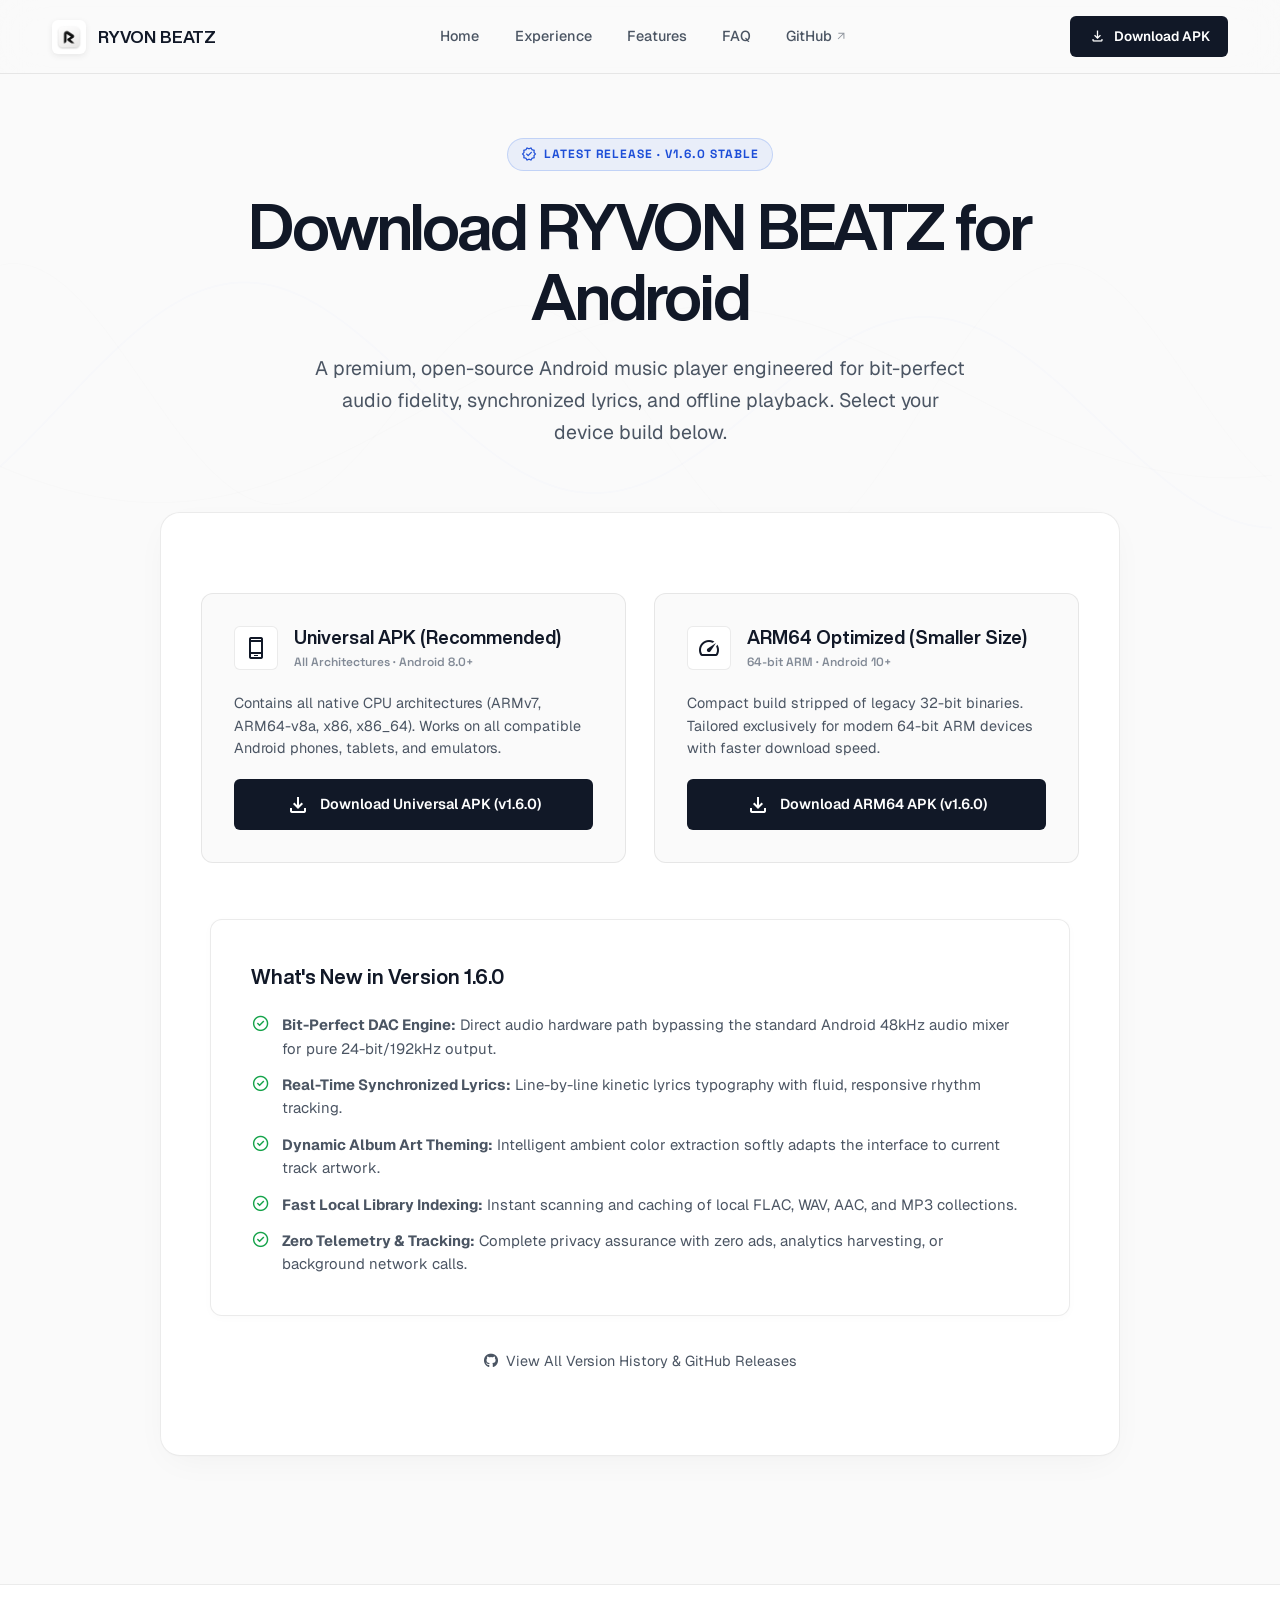
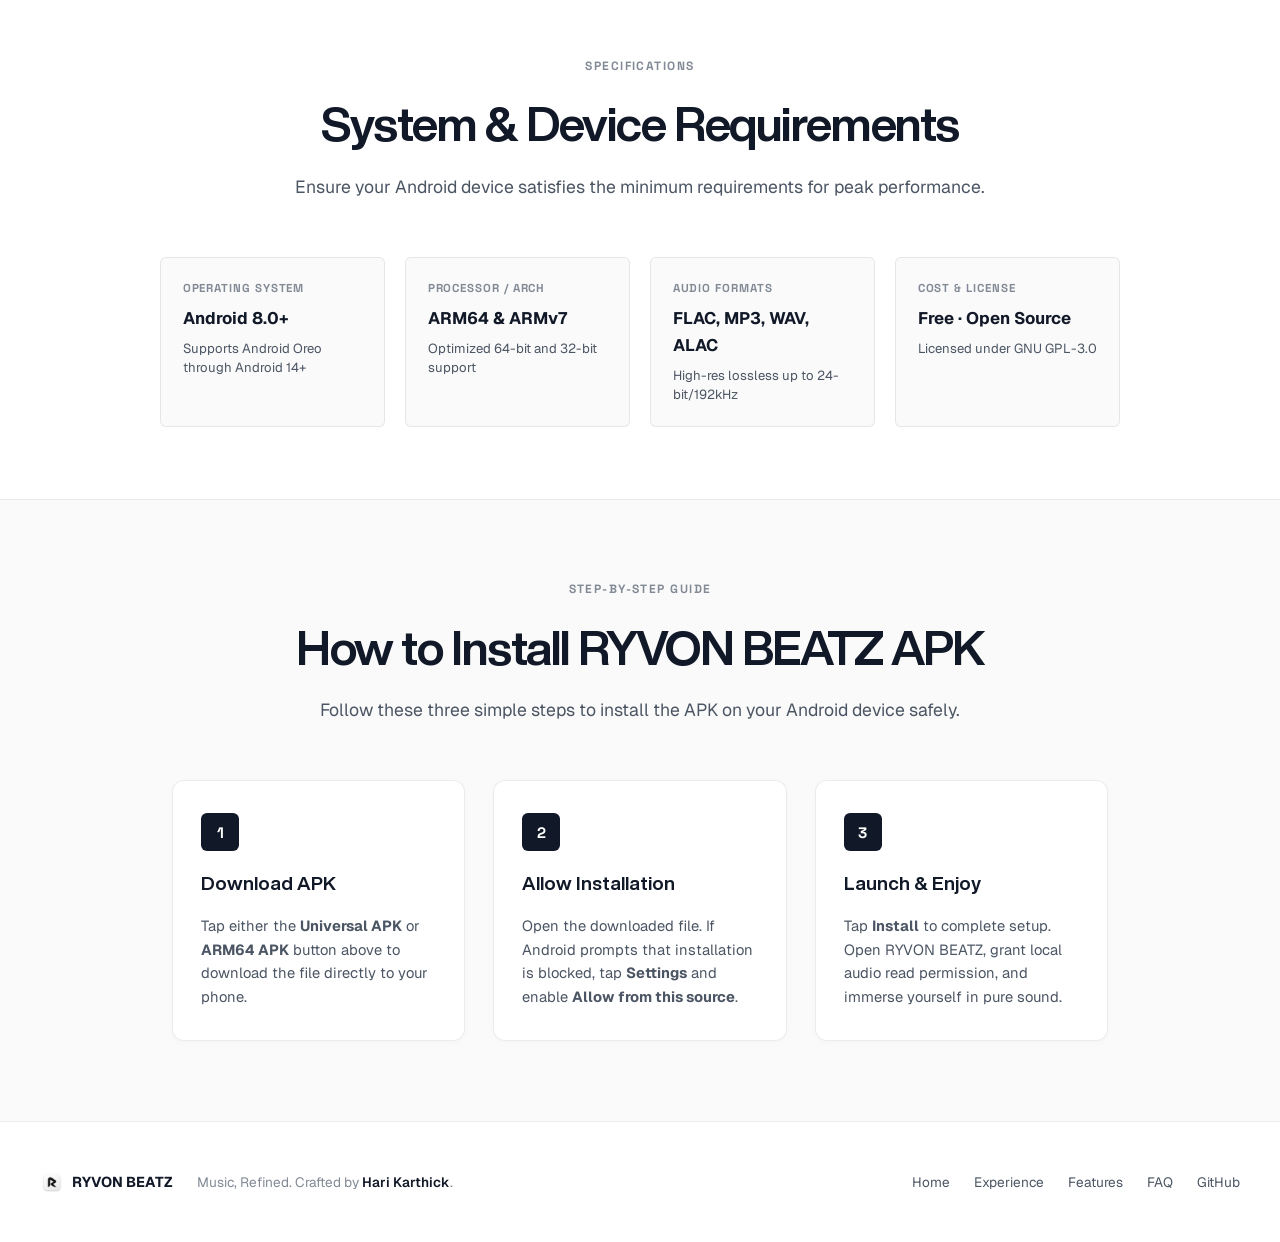
==== download.html @ b07009b2 "Implement full SEO overhaul: SoftwareApplication schema, dedicated download page, FAQ section, Open " ====
<!DOCTYPE html>
<html lang="en" data-theme="light">

<head>
    <meta name="google-site-verification" content="2tkhgrtnxnfCPQ8ZUpFUUVvcQyy9BUqDqyMtqvV1n0g" />
    <meta charset="UTF-8">
    <meta name="viewport" content="width=device-width, initial-scale=1.0, viewport-fit=cover">

    <!-- Primary SEO Title & Description -->
    <title>Download RYVON BEATZ APK — Premium Android Music Player (v1.6.0)</title>
    <meta name="description"
        content="Download the latest RYVON BEATZ APK for Android (v1.6.0). 100% free, open-source music player with bit-perfect audio, synchronized lyrics, offline playback, and zero ads." />
    <meta name="keywords"
        content="Download RYVON BEATZ, RYVON BEATZ APK, RYVON BEATZ download, Android music player APK, download offline music player, synchronized lyrics APK, free Android audio player, FLAC player APK" />
    <meta name="author" content="Hari Karthick">
    <meta name="robots" content="index,follow">
    <link rel="canonical" href="https://ryvonbeatzweb.netlify.app/download">

    <!-- Open Graph / Facebook / WhatsApp -->
    <meta property="og:type" content="website">
    <meta property="og:title" content="Download RYVON BEATZ APK — Premium Android Music Player">
    <meta property="og:description" content="Download the latest v1.6.0 APK. Bit-perfect audio, synchronized lyrics, dynamic themes, and offline music playback on Android.">
    <meta property="og:image" content="https://ryvonbeatzweb.netlify.app/og-image.png">
    <meta property="og:image:width" content="1200">
    <meta property="og:image:height" content="630">
    <meta property="og:image:alt" content="Download RYVON BEATZ APK">
    <meta property="og:url" content="https://ryvonbeatzweb.netlify.app/download">
    <meta property="og:site_name" content="RYVON BEATZ">

    <!-- Twitter / X Card -->
    <meta name="twitter:card" content="summary_large_image">
    <meta name="twitter:title" content="Download RYVON BEATZ APK — Premium Android Music Player">
    <meta name="twitter:description" content="Download the official RYVON BEATZ APK for Android. Bit-perfect fidelity, live synchronized lyrics, and zero ads.">
    <meta name="twitter:image" content="https://ryvonbeatzweb.netlify.app/og-image.png">
    <meta name="twitter:image:alt" content="Download RYVON BEATZ APK">

    <!-- SoftwareApplication Structured Data -->
    <script type="application/ld+json">
    {
        "@context": "https://schema.org",
        "@type": "SoftwareApplication",
        "name": "RYVON BEATZ",
        "headline": "Download RYVON BEATZ APK for Android",
        "description": "Download RYVON BEATZ v1.6.0 APK — the premium Android music player featuring synchronized lyrics, bit-perfect lossless audio, and offline local library playback.",
        "operatingSystem": "ANDROID",
        "applicationCategory": "MultimediaApplication",
        "url": "https://ryvonbeatzweb.netlify.app/download",
        "downloadUrl": "https://github.com/harikarthick12/RYVON-BEATZ/releases",
        "softwareVersion": "1.6.0",
        "offers": {
            "@type": "Offer",
            "price": 0,
            "priceCurrency": "INR"
        },
        "author": {
            "@type": "Person",
            "name": "Hari Karthick",
            "url": "https://harikarthickssportfolio.netlify.app/"
        }
    }
    </script>

    <!-- Favicons -->
    <link rel="icon" type="image/png" sizes="32x32" href="favicon-32x32.png?v=2">
    <link rel="icon" type="image/png" sizes="16x16" href="favicon-16x16.png?v=2">
    <link rel="icon" type="image/png" sizes="64x64" href="favicon.png?v=2">
    <link rel="icon" type="image/x-icon" href="favicon.ico?v=2">
    <link rel="apple-touch-icon" sizes="180x180" href="apple-touch-icon.png?v=2">
    <link rel="shortcut icon" href="favicon.ico?v=2">

    <!-- Typography & Icons -->
    <link rel="preconnect" href="https://fonts.googleapis.com">
    <link rel="preconnect" href="https://fonts.gstatic.com" crossorigin>
    <link href="https://fonts.googleapis.com/css2?family=Geist:wght@300;400;500;600;700&family=Space+Grotesk:wght@500;600;700&family=Inter:wght@300;400;500;600;700&display=swap" rel="stylesheet">
    <link rel="stylesheet" href="https://fonts.googleapis.com/css2?family=Material+Symbols+Outlined:opsz,wght,FILL,GRAD@24,400,0,0" />
    <link rel="stylesheet" href="https://cdnjs.cloudflare.com/ajax/libs/font-awesome/6.5.1/css/all.min.css">

    <!-- Theme Stylesheet -->
    <link rel="stylesheet" href="style.css">
</head>

<body class="system-root light-mode">
    <!-- Ambient Light Wave Canvas -->
    <canvas id="ambientCanvas" class="ambient-canvas" aria-hidden="true"></canvas>

    <!-- Top Navigation Bar -->
    <header class="system-header" id="systemHeader">
        <div class="header-inner">
            <a href="index.html" class="brand-link" aria-label="RYVON BEATZ Home">
                <div class="brand-logo-wrap">
                    <img src="logo.png" alt="RYVON BEATZ Logo" class="brand-logo" width="30" height="30">
                </div>
                <div class="brand-title-group">
                    <span class="brand-name">RYVON BEATZ</span>
                </div>
            </a>

            <!-- Primary Navigation Links -->
            <nav class="header-nav" aria-label="Primary Navigation">
                <a href="index.html" class="nav-link">Home</a>
                <a href="index.html#experience" class="nav-link">Experience</a>
                <a href="index.html#features" class="nav-link">Features</a>
                <a href="index.html#faq" class="nav-link">FAQ</a>
                <a href="https://github.com/harikarthick12/RYVON-BEATZ" target="_blank" rel="noopener noreferrer" class="nav-link external">
                    GitHub
                    <svg class="icon-ext" viewBox="0 0 12 12" fill="currentColor"><path d="M10.098 9.252H8.9v-5.21L2.846 10 2 9.154l6.054-5.957H2.846V2h7.252z"></path></svg>
                </a>
            </nav>

            <!-- Actions -->
            <div class="header-actions">
                <a href="#download-options" class="btn-header-download" aria-label="Download RYVON BEATZ APK">
                    <span class="material-symbols-outlined cta-icon">download</span>
                    <span>Download APK</span>
                </a>
                <button type="button" class="mobile-menu-toggle" id="mobileMenuBtn" aria-label="Toggle menu" aria-expanded="false">
                    <span class="bar top"></span>
                    <span class="bar bottom"></span>
                </button>
            </div>
        </div>

        <!-- Mobile Drawer -->
        <div class="mobile-drawer" id="mobileDrawer">
            <nav class="drawer-nav">
                <a href="index.html" class="drawer-link">Home</a>
                <a href="index.html#experience" class="drawer-link">Experience</a>
                <a href="index.html#features" class="drawer-link">Features</a>
                <a href="index.html#faq" class="drawer-link">FAQ</a>
                <a href="#download-options" class="drawer-link">Download APK</a>
                <a href="https://github.com/harikarthick12/RYVON-BEATZ" target="_blank" rel="noopener" class="drawer-link">GitHub Source</a>
            </nav>
        </div>
    </header>

    <main id="mainContent">
        <!-- Download Page Hero Header -->
        <section class="download-page-header">
            <div class="version-pill">
                <span class="material-symbols-outlined" style="font-size:16px;">verified</span>
                <span>Latest Release · v1.6.0 Stable</span>
            </div>
            <h1 class="download-page-title">Download RYVON BEATZ for Android</h1>
            <p class="download-page-lead">
                A premium, open-source Android music player engineered for bit-perfect audio fidelity, synchronized lyrics, and offline playback. Select your device build below.
            </p>
        </section>

        <!-- Download Options Box -->
        <section class="download-section" id="download-options" style="padding-top: 1rem;">
            <div class="section-container">
                <div class="download-box">
                    <div class="download-options-grid">
                        <!-- Option 1: Universal APK -->
                        <div class="download-card-option" id="download-best">
                            <div class="option-header">
                                <div class="option-icon">
                                    <span class="material-symbols-outlined">phone_android</span>
                                </div>
                                <div class="option-title-group">
                                    <h2 class="option-name" style="font-size: 1.15rem; margin: 0;">Universal APK (Recommended)</h2>
                                    <span class="option-spec">All Architectures · Android 8.0+</span>
                                </div>
                            </div>
                            <p class="option-desc">
                                Contains all native CPU architectures (ARMv7, ARM64-v8a, x86, x86_64). Works on all compatible Android phones, tablets, and emulators.
                            </p>
                            <div class="option-action">
                                <a href="https://github.com/harikarthick12/RYVON-BEATZ/releases/download/v1.6.0/RYVON-BEATZ-v1.6.0-universal.apk" class="btn-action-primary" target="_blank" rel="noopener" download aria-label="Download RYVON BEATZ Universal APK for Android 8.0+">
                                    <span class="material-symbols-outlined">download</span>
                                    <span>Download Universal APK (v1.6.0)</span>
                                </a>
                            </div>
                        </div>

                        <!-- Option 2: ARM64 Optimized APK -->
                        <div class="download-card-option" id="download-modern">
                            <div class="option-header">
                                <div class="option-icon">
                                    <span class="material-symbols-outlined">speed</span>
                                </div>
                                <div class="option-title-group">
                                    <h2 class="option-name" style="font-size: 1.15rem; margin: 0;">ARM64 Optimized (Smaller Size)</h2>
                                    <span class="option-spec">64-bit ARM · Android 10+</span>
                                </div>
                            </div>
                            <p class="option-desc">
                                Compact build stripped of legacy 32-bit binaries. Tailored exclusively for modern 64-bit ARM devices with faster download speed.
                            </p>
                            <div class="option-action">
                                <a href="https://github.com/harikarthick12/RYVON-BEATZ/releases/download/v1.6.0/RYVON-BEATZ-v1.6.0-arm64-v8a.apk" class="btn-action-primary" target="_blank" rel="noopener" download aria-label="Download RYVON BEATZ ARM64 Optimized APK for Android 10+">
                                    <span class="material-symbols-outlined">download</span>
                                    <span>Download ARM64 APK (v1.6.0)</span>
                                </a>
                            </div>
                        </div>
                    </div>

                    <!-- Release Notes Box -->
                    <div class="release-notes-box">
                        <h3>What's New in Version 1.6.0</h3>
                        <ul class="release-notes-list">
                            <li>
                                <span class="material-symbols-outlined">check_circle</span>
                                <span><strong>Bit-Perfect DAC Engine:</strong> Direct audio hardware path bypassing the standard Android 48kHz audio mixer for pure 24-bit/192kHz output.</span>
                            </li>
                            <li>
                                <span class="material-symbols-outlined">check_circle</span>
                                <span><strong>Real-Time Synchronized Lyrics:</strong> Line-by-line kinetic lyrics typography with fluid, responsive rhythm tracking.</span>
                            </li>
                            <li>
                                <span class="material-symbols-outlined">check_circle</span>
                                <span><strong>Dynamic Album Art Theming:</strong> Intelligent ambient color extraction softly adapts the interface to current track artwork.</span>
                            </li>
                            <li>
                                <span class="material-symbols-outlined">check_circle</span>
                                <span><strong>Fast Local Library Indexing:</strong> Instant scanning and caching of local FLAC, WAV, AAC, and MP3 collections.</span>
                            </li>
                            <li>
                                <span class="material-symbols-outlined">check_circle</span>
                                <span><strong>Zero Telemetry & Tracking:</strong> Complete privacy assurance with zero ads, analytics harvesting, or background network calls.</span>
                            </li>
                        </ul>
                    </div>

                    <div class="download-footer-links" style="margin-top: 2rem;">
                        <a href="https://github.com/harikarthick12/RYVON-BEATZ/releases" target="_blank" rel="noopener" class="release-notes-link">
                            <i class="fab fa-github"></i>
                            <span>View All Version History & GitHub Releases</span>
                        </a>
                    </div>
                </div>
            </div>
        </section>

        <!-- System Requirements Section -->
        <section class="specs-section">
            <div class="section-container">
                <div class="features-header">
                    <span class="eyebrow-tag">SPECIFICATIONS</span>
                    <h2 class="section-title">System & Device Requirements</h2>
                    <p class="section-subtitle">Ensure your Android device satisfies the minimum requirements for peak performance.</p>
                </div>

                <div class="specs-grid">
                    <div class="spec-item">
                        <span class="spec-label">Operating System</span>
                        <span class="spec-value">Android 8.0+</span>
                        <span class="spec-note">Supports Android Oreo through Android 14+</span>
                    </div>

                    <div class="spec-item">
                        <span class="spec-label">Processor / Arch</span>
                        <span class="spec-value">ARM64 & ARMv7</span>
                        <span class="spec-note">Optimized 64-bit and 32-bit support</span>
                    </div>

                    <div class="spec-item">
                        <span class="spec-label">Audio Formats</span>
                        <span class="spec-value">FLAC, MP3, WAV, ALAC</span>
                        <span class="spec-note">High-res lossless up to 24-bit/192kHz</span>
                    </div>

                    <div class="spec-item">
                        <span class="spec-label">Cost & License</span>
                        <span class="spec-value">Free · Open Source</span>
                        <span class="spec-note">Licensed under GNU GPL-3.0</span>
                    </div>
                </div>
            </div>
        </section>

        <!-- Step-by-Step Installation Guide -->
        <section class="install-section">
            <div class="features-header">
                <span class="eyebrow-tag">STEP-BY-STEP GUIDE</span>
                <h2 class="section-title">How to Install RYVON BEATZ APK</h2>
                <p class="section-subtitle">Follow these three simple steps to install the APK on your Android device safely.</p>
            </div>

            <div class="install-steps-grid">
                <div class="install-step-card">
                    <div class="step-badge">1</div>
                    <h3>Download APK</h3>
                    <p>Tap either the <strong>Universal APK</strong> or <strong>ARM64 APK</strong> button above to download the file directly to your phone.</p>
                </div>

                <div class="install-step-card">
                    <div class="step-badge">2</div>
                    <h3>Allow Installation</h3>
                    <p>Open the downloaded file. If Android prompts that installation is blocked, tap <strong>Settings</strong> and enable <strong>Allow from this source</strong>.</p>
                </div>

                <div class="install-step-card">
                    <div class="step-badge">3</div>
                    <h3>Launch & Enjoy</h3>
                    <p>Tap <strong>Install</strong> to complete setup. Open RYVON BEATZ, grant local audio read permission, and immerse yourself in pure sound.</p>
                </div>
            </div>
        </section>
    </main>

    <!-- Clean Light Footer -->
    <footer class="system-footer">
        <div class="footer-inner">
            <div class="footer-left">
                <div class="footer-logo">
                    <img src="logo.png" alt="RYVON BEATZ Logo" width="24" height="24">
                    <span>RYVON BEATZ</span>
                </div>
                <p class="footer-copy">Music, Refined. Crafted by <a href="https://harikarthickssportfolio.netlify.app/" target="_blank" rel="noopener">Hari Karthick</a>.</p>
            </div>
            <div class="footer-right">
                <a href="index.html">Home</a>
                <a href="index.html#experience">Experience</a>
                <a href="index.html#features">Features</a>
                <a href="index.html#faq">FAQ</a>
                <a href="https://github.com/harikarthick12/RYVON-BEATZ" target="_blank" rel="noopener">GitHub</a>
            </div>
        </div>
    </footer>

    <!-- Script -->
    <script src="script.js"></script>
</body>

</html>
---- style.css ----
/* ==========================================================================
   RYVON BEATZ — Sleek, Spacious & Lightweight Light Theme
   Minimalist Audio Aesthetics, Generous Whitespace, No Pill Badges
   ========================================================================== */

/* --- Custom Font Faces --- */
@font-face {
    font-family: 'Helvetica Now Display';
    src: url('fonts/helvetica-now-display-400.Cte0Ds4x.woff2') format('woff2');
    font-weight: 400;
    font-style: normal;
    font-display: swap;
}

@font-face {
    font-family: 'Helvetica Now Display';
    src: url('fonts/helvetica-now-display-700.BGYpzFMi.woff2') format('woff2');
    font-weight: 700;
    font-style: normal;
    font-display: swap;
}

/* --- Design Tokens: Light & Spacious --- */
:root {
    --bg: #fafafa;
    --bg-surface: #ffffff;
    --border: rgba(0, 0, 0, 0.08);
    --border-hover: rgba(0, 0, 0, 0.2);
    --text-primary: #111827;
    --text-secondary: #4b5563;
    --text-tertiary: #828a96;
    --accent: #111827;
    --accent-blue: #2563eb;
    --radius-sm: 6px;
    --radius-md: 12px;
    --radius-lg: 20px;
    --radius-phone: 36px;
    --font-display: 'Helvetica Now Display', 'Geist', -apple-system, sans-serif;
    --font-body: 'Geist', 'Inter', -apple-system, sans-serif;
    --font-mono: 'Space Grotesk', monospace;
    --header-height: 74px;
    --shadow-subtle: 0 10px 36px -10px rgba(0, 0, 0, 0.05), 0 1px 3px rgba(0, 0, 0, 0.02);
    --shadow-card: 0 4px 20px rgba(0, 0, 0, 0.04);
    --shadow-device: 0 24px 60px -12px rgba(0, 0, 0, 0.12), 0 0 0 1px rgba(0, 0, 0, 0.06);
    --transition: all 0.25s cubic-bezier(0.16, 1, 0.3, 1);
}

/* --- Reset --- */
*, *::before, *::after {
    margin: 0;
    padding: 0;
    box-sizing: border-box;
}

html {
    scroll-behavior: smooth;
    font-size: 16px;
    background-color: var(--bg);
    color: var(--text-primary);
    -webkit-font-smoothing: antialiased;
}

body.system-root.light-mode {
    font-family: var(--font-body);
    background-color: var(--bg);
    color: var(--text-primary);
    line-height: 1.65;
    overflow-x: hidden;
    position: relative;
    min-height: 100vh;
}

/* --- Ambient Audio Wave Canvas --- */
.ambient-canvas {
    position: fixed;
    top: 0;
    left: 0;
    width: 100vw;
    height: 100vh;
    pointer-events: none;
    z-index: 0;
    opacity: 0.45;
}

/* --- Navigation Header --- */
.system-header {
    position: fixed;
    top: 0;
    left: 0;
    right: 0;
    height: var(--header-height);
    background: rgba(250, 250, 250, 0.85);
    backdrop-filter: blur(20px);
    -webkit-backdrop-filter: blur(20px);
    border-bottom: 1px solid var(--border);
    z-index: 1000;
    transition: var(--transition);
}

.system-header.scrolled {
    background: rgba(255, 255, 255, 0.96);
    box-shadow: 0 4px 16px rgba(0, 0, 0, 0.03);
}

.header-inner {
    max-width: 1240px;
    margin: 0 auto;
    height: 100%;
    padding: 0 2rem;
    display: flex;
    align-items: center;
    justify-content: space-between;
}

.brand-link {
    display: flex;
    align-items: center;
    gap: 0.75rem;
    text-decoration: none;
    color: var(--text-primary);
}

.brand-logo-wrap {
    width: 34px;
    height: 34px;
    border-radius: var(--radius-sm);
    overflow: hidden;
    background: #ffffff;
    box-shadow: 0 2px 6px rgba(0, 0, 0, 0.08);
    display: flex;
    align-items: center;
    justify-content: center;
}

.brand-logo {
    object-fit: cover;
}

.brand-title-group {
    display: flex;
    align-items: baseline;
    gap: 0.4rem;
}

.brand-name {
    font-family: var(--font-display);
    font-size: 1.05rem;
    font-weight: 700;
    letter-spacing: -0.01em;
    color: var(--text-primary);
}

.brand-edition {
    font-family: var(--font-mono);
    font-size: 0.7rem;
    color: var(--text-tertiary);
    font-weight: 600;
}

.header-nav {
    display: none;
    align-items: center;
    gap: 2.2rem;
}

@media (min-width: 768px) {
    .header-nav {
        display: flex;
    }
}

.nav-link {
    font-size: 0.9rem;
    font-weight: 500;
    color: var(--text-secondary);
    text-decoration: none;
    transition: color 0.2s ease;
    display: inline-flex;
    align-items: center;
    gap: 0.25rem;
}

.nav-link:hover {
    color: var(--text-primary);
}

.nav-link .icon-ext {
    width: 10px;
    height: 10px;
    opacity: 0.6;
}

.header-actions {
    display: flex;
    align-items: center;
    gap: 1rem;
}

/* Non-pill header download button */
.btn-header-download {
    display: inline-flex;
    align-items: center;
    gap: 0.5rem;
    background: var(--text-primary);
    color: #ffffff;
    text-decoration: none;
    font-size: 0.85rem;
    font-weight: 600;
    padding: 0.6rem 1.15rem;
    border-radius: var(--radius-sm);
    transition: var(--transition);
}

.btn-header-download:hover {
    background: #000000;
    transform: translateY(-1px);
    box-shadow: 0 4px 12px rgba(0, 0, 0, 0.12);
}

.cta-icon {
    font-size: 17px;
}

.mobile-menu-toggle {
    display: flex;
    flex-direction: column;
    justify-content: center;
    gap: 5px;
    width: 36px;
    height: 36px;
    background: transparent;
    border: 1px solid var(--border);
    border-radius: var(--radius-sm);
    cursor: pointer;
    padding: 8px;
}

@media (min-width: 768px) {
    .mobile-menu-toggle {
        display: none;
    }
}

.mobile-menu-toggle .bar {
    width: 100%;
    height: 1.5px;
    background: var(--text-primary);
    transition: transform 0.3s ease, opacity 0.3s ease;
}

.mobile-drawer {
    position: fixed;
    top: var(--header-height);
    left: 0;
    right: 0;
    background: rgba(255, 255, 255, 0.98);
    backdrop-filter: blur(20px);
    border-bottom: 1px solid var(--border);
    padding: 1.5rem 2rem;
    transform: translateY(-100%);
    opacity: 0;
    pointer-events: none;
    transition: transform 0.35s ease, opacity 0.25s ease;
    z-index: 999;
}

.mobile-drawer.open {
    transform: translateY(0);
    opacity: 1;
    pointer-events: auto;
}

.drawer-nav {
    display: flex;
    flex-direction: column;
    gap: 1rem;
}

.drawer-link {
    font-size: 1.1rem;
    font-weight: 600;
    color: var(--text-primary);
    text-decoration: none;
    padding: 0.5rem 0;
}

/* --- Hero Section: Spacious & Clean (No Pill Badges) --- */
.hero-stage-section {
    position: relative;
    z-index: 1;
    min-height: 82vh;
    display: flex;
    align-items: center;
    justify-content: center;
    text-align: center;
    padding: calc(var(--header-height) + 5rem) 2rem 6rem;
}

.hero-stage-container {
    max-width: 860px;
    margin: 0 auto;
    display: flex;
    flex-direction: column;
    align-items: center;
    gap: 1.75rem;
}

/* Clean, non-pill text category label */
.hero-category-label {
    font-family: var(--font-mono);
    font-size: 0.75rem;
    font-weight: 700;
    letter-spacing: 0.14em;
    color: var(--text-tertiary);
    text-transform: uppercase;
}

.hero-headline {
    font-family: var(--font-display);
    font-size: clamp(3.2rem, 7.5vw, 5.4rem);
    font-weight: 700;
    letter-spacing: -0.04em;
    line-height: 1.05;
    color: var(--text-primary);
}

/* Hero Heart-touching Poetry & Editorial Styling */
.hero-poetry-wrapper {
    max-width: 680px;
    display: flex;
    flex-direction: column;
    gap: 1.4rem;
    margin: 0.5rem auto 1rem;
    text-align: center;
}

.hero-poetry-lead {
    font-size: clamp(1.2rem, 2.3vw, 1.45rem);
    font-weight: 500;
    line-height: 1.5;
    color: var(--text-primary);
    letter-spacing: -0.015em;
}

.hero-poetry-body {
    font-size: clamp(1.02rem, 1.8vw, 1.15rem);
    font-weight: 400;
    line-height: 1.75;
    color: var(--text-secondary);
}

.hero-poetry-body.highlight {
    color: #2b3240;
    font-weight: 500;
    border-top: 1px solid var(--border);
    padding-top: 1.4rem;
}

.hero-scroll-prompt {
    margin-top: 1.25rem;
}

.hero-explore-link {
    display: inline-flex;
    align-items: center;
    gap: 0.5rem;
    font-family: var(--font-mono);
    font-size: 0.85rem;
    font-weight: 600;
    letter-spacing: 0.06em;
    color: var(--text-primary);
    text-decoration: none;
    padding: 0.75rem 1.6rem;
    border: 1px solid var(--border);
    border-radius: var(--radius-sm);
    background: #ffffff;
    box-shadow: 0 2px 8px rgba(0, 0, 0, 0.03);
    transition: var(--transition);
}

.hero-explore-link:hover {
    border-color: var(--border-hover);
    transform: translateY(-2px);
    box-shadow: 0 6px 18px rgba(0, 0, 0, 0.06);
}

.hero-explore-link .material-symbols-outlined {
    font-size: 16px;
    transition: transform 0.25s ease;
}

.hero-explore-link:hover .material-symbols-outlined {
    transform: translateY(3px);
}

/* --- 4 Stages Section: Spacious & Clean (No Chips/Pills) --- */
.stages-section {
    position: relative;
    z-index: 1;
    padding: 5rem 2rem 8rem;
    max-width: 1200px;
    margin: 0 auto;
}

.stages-header {
    margin-bottom: 6rem;
}

.eyebrow-tag {
    font-family: var(--font-mono);
    font-size: 0.75rem;
    font-weight: 700;
    letter-spacing: 0.12em;
    color: var(--text-tertiary);
    text-transform: uppercase;
    display: block;
    margin-bottom: 0.5rem;
}

.section-title {
    font-family: var(--font-display);
    font-size: clamp(2rem, 4vw, 3rem);
    font-weight: 700;
    letter-spacing: -0.03em;
    color: var(--text-primary);
}

.section-subtitle {
    font-size: 1.1rem;
    color: var(--text-secondary);
    margin-top: 0.5rem;
}

.stages-container {
    display: flex;
    flex-direction: column;
    gap: 8rem;
}

.stage-block {
    display: grid;
    grid-template-columns: 1fr;
    gap: 3.5rem;
    align-items: center;
}

@media (min-width: 860px) {
    .stage-block {
        grid-template-columns: 1fr 1fr;
        gap: 6rem;
    }

    .stage-block.reverse .stage-text-col {
        order: 2;
    }
    .stage-block.reverse .stage-visual-col {
        order: 1;
    }
}

.stage-text-col {
    display: flex;
    flex-direction: column;
    gap: 1.25rem;
}

.stage-num {
    font-family: var(--font-mono);
    font-size: 1.1rem;
    font-weight: 700;
    color: var(--text-tertiary);
}

.stage-title {
    font-family: var(--font-display);
    font-size: clamp(2rem, 3.2vw, 2.6rem);
    font-weight: 700;
    letter-spacing: -0.03em;
    color: var(--text-primary);
    line-height: 1.15;
}

.stage-desc {
    font-size: 1.05rem;
    line-height: 1.7;
    color: var(--text-secondary);
}

/* Device Mockup */
.stage-visual-col {
    display: flex;
    justify-content: center;
}

.device-card-frame {
    width: 100%;
    max-width: 340px;
    transition: transform 0.35s ease;
}

.device-card-frame:hover {
    transform: translateY(-4px);
}

.device-bezel {
    background: #ffffff;
    border: 1px solid rgba(0, 0, 0, 0.08);
    border-radius: var(--radius-phone);
    padding: 8px;
    box-shadow: var(--shadow-device);
    overflow: hidden;
}

.app-screenshot {
    width: 100%;
    height: auto;
    aspect-ratio: 9 / 19.5;
    object-fit: cover;
    display: block;
    border-radius: calc(var(--radius-phone) - 8px);
}

/* --- Features Section --- */
.features-section {
    position: relative;
    z-index: 1;
    padding: 6rem 2rem;
    border-top: 1px solid var(--border);
}

.section-container {
    max-width: 1100px;
    margin: 0 auto;
}

.features-grid {
    display: grid;
    grid-template-columns: 1fr;
    gap: 2rem;
}

@media (min-width: 768px) {
    .features-grid {
        grid-template-columns: repeat(3, 1fr);
        gap: 3rem;
    }
}

.feature-card {
    display: flex;
    flex-direction: column;
    gap: 0.75rem;
}

.feature-icon {
    width: 40px;
    height: 40px;
    border-radius: var(--radius-sm);
    background: #ffffff;
    border: 1px solid var(--border);
    display: flex;
    align-items: center;
    justify-content: center;
    color: var(--text-primary);
    box-shadow: 0 2px 6px rgba(0, 0, 0, 0.02);
}

.feature-card h4 {
    font-family: var(--font-display);
    font-size: 1.15rem;
    font-weight: 700;
    color: var(--text-primary);
}

.feature-card p {
    font-size: 0.95rem;
    color: var(--text-secondary);
    line-height: 1.6;
}

/* --- Dedicated Download Section with 2 Targeted Options --- */
.download-section {
    position: relative;
    z-index: 1;
    padding: 4rem 2rem 8rem;
}

.download-box {
    background: #ffffff;
    border: 1px solid var(--border);
    border-radius: var(--radius-lg);
    padding: 5rem 2.5rem;
    text-align: center;
    box-shadow: var(--shadow-subtle);
    max-width: 960px;
    margin: 0 auto;
}

.download-tag {
    font-family: var(--font-mono);
    font-size: 0.75rem;
    font-weight: 700;
    letter-spacing: 0.12em;
    color: var(--text-tertiary);
    margin-bottom: 0.75rem;
    display: inline-block;
}

.download-title {
    font-family: var(--font-display);
    font-size: clamp(2.2rem, 4.5vw, 3.2rem);
    font-weight: 700;
    letter-spacing: -0.03em;
    color: var(--text-primary);
}

.download-sub {
    font-size: 1.1rem;
    color: var(--text-secondary);
    margin: 0.75rem auto 3rem;
    max-width: 580px;
}

/* 2 Download Cards Grid */
.download-options-grid {
    display: grid;
    grid-template-columns: 1fr;
    gap: 1.75rem;
    text-align: left;
    margin-bottom: 2.5rem;
}

@media (min-width: 768px) {
    .download-options-grid {
        grid-template-columns: 1fr 1fr;
    }
}

.download-card-option {
    background: #fafafa;
    border: 1px solid var(--border);
    border-radius: var(--radius-md);
    padding: 2rem;
    display: flex;
    flex-direction: column;
    gap: 1.25rem;
    transition: var(--transition);
}

.download-card-option:hover {
    border-color: var(--border-hover);
    box-shadow: var(--shadow-card);
    transform: translateY(-2px);
}

.option-header {
    display: flex;
    align-items: flex-start;
    gap: 1rem;
}

.option-icon {
    width: 44px;
    height: 44px;
    background: #ffffff;
    border: 1px solid var(--border);
    border-radius: var(--radius-sm);
    display: flex;
    align-items: center;
    justify-content: center;
    flex-shrink: 0;
    color: var(--text-primary);
}

.option-title-group {
    display: flex;
    flex-direction: column;
    gap: 0.2rem;
}

.option-name {
    font-family: var(--font-display);
    font-size: 1.2rem;
    font-weight: 700;
    color: var(--text-primary);
    line-height: 1.25;
}

.option-spec {
    font-family: var(--font-mono);
    font-size: 0.75rem;
    color: var(--text-tertiary);
    font-weight: 600;
}

.option-desc {
    font-size: 0.9rem;
    color: var(--text-secondary);
    line-height: 1.55;
}

.option-action {
    margin-top: auto;
}

.btn-action-primary {
    display: flex;
    align-items: center;
    justify-content: center;
    gap: 0.6rem;
    background: var(--text-primary);
    color: #ffffff;
    text-decoration: none;
    font-size: 0.9rem;
    font-weight: 600;
    padding: 0.85rem 1.5rem;
    border-radius: var(--radius-sm);
    transition: var(--transition);
    width: 100%;
}

.btn-action-primary:hover {
    background: #000000;
    box-shadow: 0 4px 14px rgba(0, 0, 0, 0.15);
}

/* Direct Download Link visible below button */
.direct-link-container {
    background: #ffffff;
    border: 1px solid var(--border);
    border-radius: var(--radius-sm);
    padding: 0.75rem;
    display: flex;
    flex-direction: column;
    gap: 0.25rem;
}

.direct-link-label {
    font-family: var(--font-mono);
    font-size: 0.65rem;
    font-weight: 700;
    letter-spacing: 0.08em;
    text-transform: uppercase;
    color: var(--text-tertiary);
}

.direct-link-url {
    font-family: var(--font-mono);
    font-size: 0.72rem;
    color: var(--accent-blue);
    text-decoration: none;
    word-break: break-all;
    line-height: 1.4;
    transition: color 0.2s ease;
}

.direct-link-url:hover {
    text-decoration: underline;
    color: #1d4ed8;
}

/* SHA Box */
.sha-box {
    background: #ffffff;
    border: 1px solid var(--border);
    border-radius: var(--radius-sm);
    padding: 0.75rem;
    display: flex;
    flex-direction: column;
    gap: 0.25rem;
}

.sha-label {
    font-family: var(--font-mono);
    font-size: 0.65rem;
    font-weight: 700;
    letter-spacing: 0.08em;
    text-transform: uppercase;
    color: var(--text-tertiary);
}

.sha-code {
    font-family: var(--font-mono);
    font-size: 0.72rem;
    color: var(--text-secondary);
    word-break: break-all;
    user-select: all;
    background: transparent;
}

.download-footer-links {
    margin-top: 1rem;
}

.release-notes-link {
    display: inline-flex;
    align-items: center;
    gap: 0.5rem;
    font-size: 0.9rem;
    color: var(--text-secondary);
    text-decoration: none;
    transition: color 0.2s ease;
}

.release-notes-link:hover {
    color: var(--text-primary);
    text-decoration: underline;
}

/* --- Footer --- */
.system-footer {
    position: relative;
    z-index: 1;
    border-top: 1px solid var(--border);
    background: #ffffff;
    padding: 3rem 2rem;
}

.footer-inner {
    max-width: 1200px;
    margin: 0 auto;
    display: flex;
    flex-wrap: wrap;
    align-items: center;
    justify-content: space-between;
    gap: 1.5rem;
}

.footer-left {
    display: flex;
    align-items: center;
    gap: 1.5rem;
}

.footer-logo {
    display: flex;
    align-items: center;
    gap: 0.5rem;
    font-weight: 700;
    font-size: 0.9rem;
}

.footer-copy {
    font-size: 0.85rem;
    color: var(--text-tertiary);
}

.footer-copy a {
    color: var(--text-primary);
    text-decoration: none;
    font-weight: 600;
}

.footer-right {
    display: flex;
    gap: 1.5rem;
}

.footer-right a {
    color: var(--text-secondary);
    text-decoration: none;
    font-size: 0.85rem;
    transition: color 0.2s ease;
}

.footer-right a:hover {
    color: var(--text-primary);
}

/* ==========================================================================
   SEO & Layout Enhancements: Hero CTAs, Feature Grid, FAQ & Download Page
   ========================================================================== */

/* Hero CTA Group */
.hero-cta-group {
    display: flex;
    flex-wrap: wrap;
    align-items: center;
    justify-content: center;
    gap: 1rem;
    margin: 1.75rem 0 0.5rem;
}

.btn-hero-primary {
    display: inline-flex;
    align-items: center;
    gap: 0.6rem;
    background: var(--text-primary);
    color: #ffffff;
    font-size: 0.95rem;
    font-weight: 600;
    padding: 0.95rem 1.85rem;
    border-radius: var(--radius-sm);
    text-decoration: none;
    box-shadow: 0 4px 14px rgba(0, 0, 0, 0.12);
    transition: var(--transition);
}

.btn-hero-primary:hover {
    background: #000000;
    transform: translateY(-2px);
    box-shadow: 0 6px 20px rgba(0, 0, 0, 0.18);
}

.btn-hero-secondary {
    display: inline-flex;
    align-items: center;
    gap: 0.5rem;
    background: #ffffff;
    color: var(--text-primary);
    border: 1px solid var(--border);
    font-size: 0.95rem;
    font-weight: 600;
    padding: 0.95rem 1.85rem;
    border-radius: var(--radius-sm);
    text-decoration: none;
    box-shadow: 0 2px 8px rgba(0, 0, 0, 0.03);
    transition: var(--transition);
}

.btn-hero-secondary:hover {
    border-color: var(--border-hover);
    transform: translateY(-2px);
    box-shadow: 0 4px 14px rgba(0, 0, 0, 0.06);
}

/* Features Grid 8-Item Layout */
.features-header {
    text-align: center;
    margin-bottom: 3.5rem;
}

.features-grid-8 {
    display: grid;
    grid-template-columns: 1fr;
    gap: 1.75rem;
}

@media (min-width: 640px) {
    .features-grid-8 {
        grid-template-columns: repeat(2, 1fr);
    }
}

@media (min-width: 1024px) {
    .features-grid-8 {
        grid-template-columns: repeat(4, 1fr);
    }
}

.feature-card-box {
    background: #ffffff;
    border: 1px solid var(--border);
    border-radius: var(--radius-md);
    padding: 1.75rem;
    display: flex;
    flex-direction: column;
    gap: 0.9rem;
    transition: var(--transition);
    box-shadow: 0 2px 10px rgba(0, 0, 0, 0.02);
}

.feature-card-box:hover {
    border-color: var(--border-hover);
    transform: translateY(-3px);
    box-shadow: 0 8px 24px rgba(0, 0, 0, 0.06);
}

.feature-card-box h3 {
    font-family: var(--font-display);
    font-size: 1.12rem;
    font-weight: 700;
    color: var(--text-primary);
}

.feature-card-box p {
    font-size: 0.92rem;
    color: var(--text-secondary);
    line-height: 1.6;
}

/* Full Download Page Banner Link */
.full-download-banner {
    display: flex;
    align-items: center;
    justify-content: space-between;
    gap: 1.25rem;
    background: #ffffff;
    border: 1px solid var(--border);
    border-radius: var(--radius-md);
    padding: 1.35rem 1.85rem;
    margin-top: 2rem;
    text-decoration: none;
    color: var(--text-primary);
    transition: var(--transition);
    box-shadow: 0 2px 10px rgba(0, 0, 0, 0.02);
    text-align: left;
}

.full-download-banner:hover {
    border-color: var(--border-hover);
    transform: translateY(-2px);
    box-shadow: 0 6px 20px rgba(0, 0, 0, 0.05);
}

.banner-content {
    display: flex;
    align-items: center;
    gap: 1.15rem;
}

.banner-icon {
    width: 44px;
    height: 44px;
    border-radius: var(--radius-sm);
    background: #fafafa;
    border: 1px solid var(--border);
    display: flex;
    align-items: center;
    justify-content: center;
    flex-shrink: 0;
    color: var(--accent-blue);
}

.banner-text strong {
    display: block;
    font-size: 1rem;
    font-weight: 700;
    margin-bottom: 0.2rem;
}

.banner-text span {
    font-size: 0.88rem;
    color: var(--text-secondary);
}

.banner-arrow {
    font-size: 1.35rem;
    color: var(--text-tertiary);
    transition: transform 0.2s ease, color 0.2s ease;
}

.full-download-banner:hover .banner-arrow {
    transform: translateX(4px);
    color: var(--text-primary);
}

/* --- FAQ Section --- */
.faq-section {
    position: relative;
    z-index: 1;
    padding: 6rem 2rem;
    border-top: 1px solid var(--border);
    background: #fafafa;
}

.faq-container {
    max-width: 860px;
    margin: 0 auto;
}

.faq-header {
    text-align: center;
    margin-bottom: 3.5rem;
}

.faq-list {
    display: flex;
    flex-direction: column;
    gap: 1rem;
}

.faq-item {
    background: #ffffff;
    border: 1px solid var(--border);
    border-radius: var(--radius-md);
    overflow: hidden;
    transition: var(--transition);
}

.faq-item:hover {
    border-color: var(--border-hover);
}

.faq-item[open] {
    border-color: var(--border-hover);
    box-shadow: 0 4px 18px rgba(0, 0, 0, 0.04);
}

.faq-question {
    padding: 1.35rem 1.75rem;
    font-family: var(--font-display);
    font-size: 1.1rem;
    font-weight: 600;
    color: var(--text-primary);
    cursor: pointer;
    list-style: none;
    display: flex;
    align-items: center;
    justify-content: space-between;
    gap: 1rem;
    user-select: none;
    transition: color 0.2s ease;
}

.faq-question::-webkit-details-marker {
    display: none;
}

.faq-question:hover {
    color: #000000;
}

.faq-chevron {
    width: 20px;
    height: 20px;
    transition: transform 0.25s cubic-bezier(0.16, 1, 0.3, 1);
    flex-shrink: 0;
    color: var(--text-tertiary);
}

.faq-item[open] .faq-chevron {
    transform: rotate(180deg);
    color: var(--text-primary);
}

.faq-answer {
    padding: 0 1.75rem 1.4rem;
    font-size: 0.95rem;
    color: var(--text-secondary);
    line-height: 1.7;
    border-top: 1px solid transparent;
}

.faq-item[open] .faq-answer {
    border-top: 1px solid var(--border);
    padding-top: 1.1rem;
}

/* --- Dedicated Download Page Styles --- */
.download-page-header {
    text-align: center;
    padding: calc(var(--header-height) + 4rem) 2rem 3rem;
    max-width: 860px;
    margin: 0 auto;
}

.version-pill {
    display: inline-flex;
    align-items: center;
    gap: 0.4rem;
    font-family: var(--font-mono);
    font-size: 0.75rem;
    font-weight: 700;
    letter-spacing: 0.08em;
    text-transform: uppercase;
    color: #1d4ed8;
    background: rgba(37, 99, 235, 0.08);
    border: 1px solid rgba(37, 99, 235, 0.2);
    padding: 0.35rem 0.85rem;
    border-radius: 999px;
    margin-bottom: 1.25rem;
}

.download-page-title {
    font-family: var(--font-display);
    font-size: clamp(2.4rem, 5.5vw, 4rem);
    font-weight: 700;
    letter-spacing: -0.035em;
    color: var(--text-primary);
    line-height: 1.1;
    margin-bottom: 1.25rem;
}

.download-page-lead {
    font-size: clamp(1.05rem, 2vw, 1.22rem);
    color: var(--text-secondary);
    max-width: 660px;
    margin: 0 auto;
    line-height: 1.65;
}

/* Specs & Requirements Section */
.specs-section {
    padding: 4.5rem 2rem;
    background: #ffffff;
    border-top: 1px solid var(--border);
    border-bottom: 1px solid var(--border);
}

.specs-grid {
    display: grid;
    grid-template-columns: 1fr;
    gap: 1.25rem;
    max-width: 960px;
    margin: 2.5rem auto 0;
}

@media (min-width: 640px) {
    .specs-grid {
        grid-template-columns: repeat(2, 1fr);
    }
}

@media (min-width: 992px) {
    .specs-grid {
        grid-template-columns: repeat(4, 1fr);
    }
}

.spec-item {
    background: #fafafa;
    border: 1px solid var(--border);
    border-radius: var(--radius-sm);
    padding: 1.35rem;
    display: flex;
    flex-direction: column;
    gap: 0.4rem;
}

.spec-label {
    font-family: var(--font-mono);
    font-size: 0.72rem;
    font-weight: 700;
    text-transform: uppercase;
    letter-spacing: 0.08em;
    color: var(--text-tertiary);
}

.spec-value {
    font-size: 1.05rem;
    font-weight: 700;
    color: var(--text-primary);
}

.spec-note {
    font-size: 0.82rem;
    color: var(--text-secondary);
    line-height: 1.45;
}

/* Step-by-Step Installation Cards */
.install-section {
    padding: 5rem 2rem;
    max-width: 1000px;
    margin: 0 auto;
}

.install-steps-grid {
    display: grid;
    grid-template-columns: 1fr;
    gap: 1.75rem;
    margin-top: 3rem;
}

@media (min-width: 768px) {
    .install-steps-grid {
        grid-template-columns: repeat(3, 1fr);
    }
}

.install-step-card {
    background: #ffffff;
    border: 1px solid var(--border);
    border-radius: var(--radius-md);
    padding: 2rem 1.75rem;
    display: flex;
    flex-direction: column;
    gap: 1rem;
    position: relative;
    box-shadow: 0 2px 8px rgba(0, 0, 0, 0.02);
}

.step-badge {
    width: 38px;
    height: 38px;
    border-radius: var(--radius-sm);
    background: var(--text-primary);
    color: #ffffff;
    display: flex;
    align-items: center;
    justify-content: center;
    font-family: var(--font-mono);
    font-weight: 700;
    font-size: 0.95rem;
}

.install-step-card h3 {
    font-family: var(--font-display);
    font-size: 1.18rem;
    font-weight: 700;
    color: var(--text-primary);
}

.install-step-card p {
    font-size: 0.92rem;
    color: var(--text-secondary);
    line-height: 1.6;
}

/* Release Highlights Section */
.release-notes-box {
    background: #ffffff;
    border: 1px solid var(--border);
    border-radius: var(--radius-md);
    padding: 2.5rem;
    max-width: 860px;
    margin: 3.5rem auto 0;
    text-align: left;
    box-shadow: 0 2px 10px rgba(0, 0, 0, 0.02);
}

.release-notes-box h3 {
    font-family: var(--font-display);
    font-size: 1.25rem;
    font-weight: 700;
    margin-bottom: 1.25rem;
    color: var(--text-primary);
}

.release-notes-list {
    list-style: none;
    display: flex;
    flex-direction: column;
    gap: 0.85rem;
    padding-left: 0;
}

.release-notes-list li {
    display: flex;
    align-items: flex-start;
    gap: 0.75rem;
    font-size: 0.93rem;
    color: var(--text-secondary);
    line-height: 1.55;
}

.release-notes-list li .material-symbols-outlined {
    font-size: 1.2rem;
    color: #16a34a;
    flex-shrink: 0;
    margin-top: 1px;
}
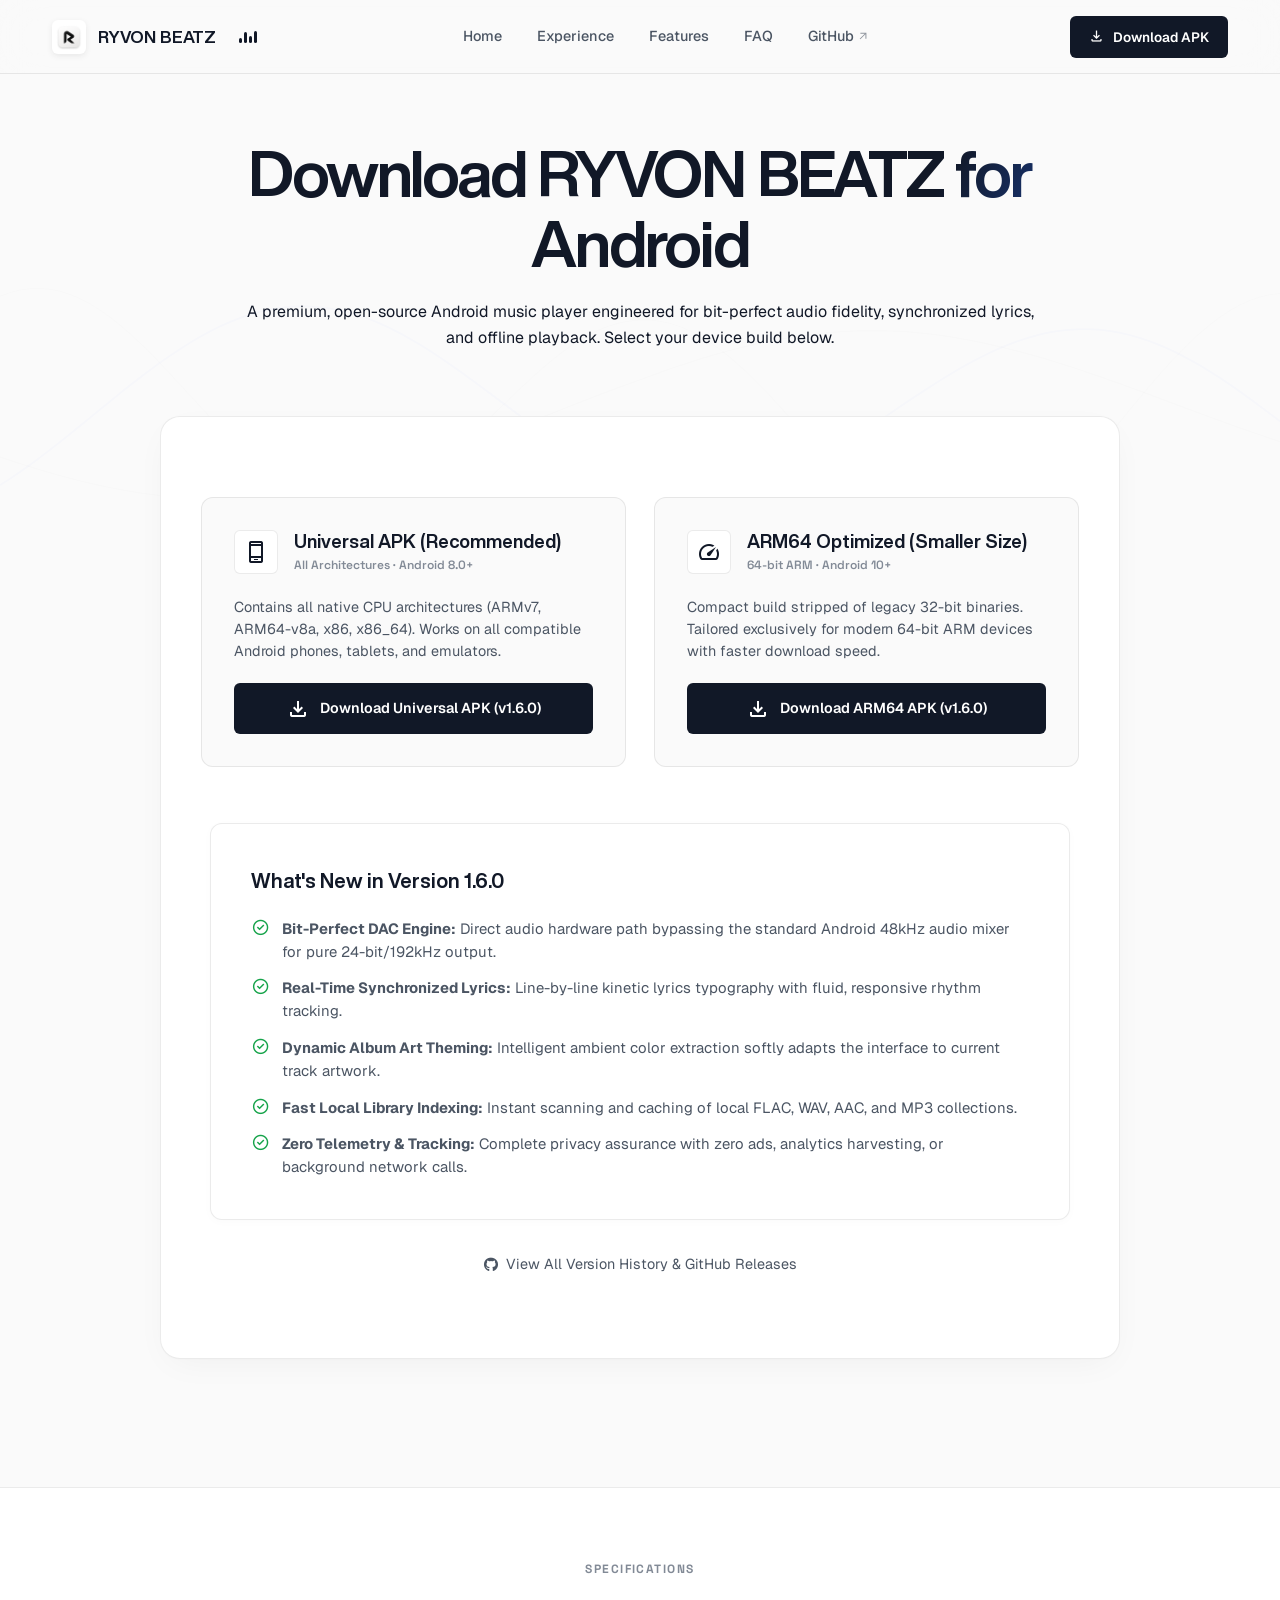
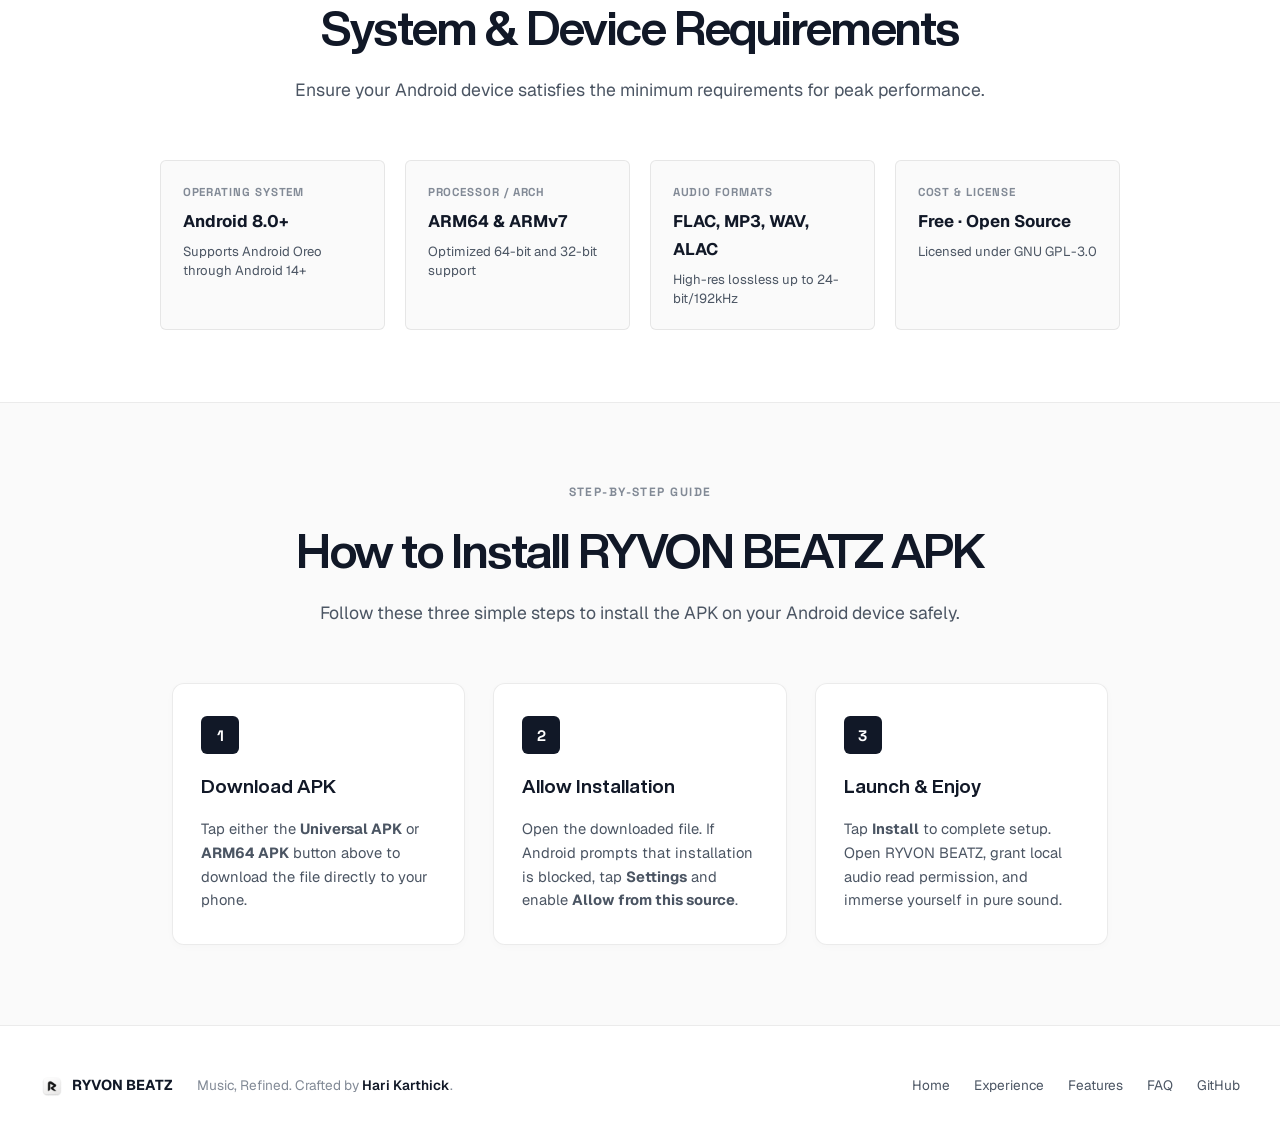
==== commit cd3462ba: "Fix feature icon ligature bug, remove pill badges, and integrate React Bits SpotlightCard, ShinyText" ====
--- a/download.html
+++ b/download.html
@@ -93,6 +93,12 @@
                 <div class="brand-title-group">
                     <span class="brand-name">RYVON BEATZ</span>
                 </div>
+                <div class="audio-equalizer-bars" aria-hidden="true" title="Lossless Audio Engine Active">
+                    <span class="eq-bar bar-1"></span>
+                    <span class="eq-bar bar-2"></span>
+                    <span class="eq-bar bar-3"></span>
+                    <span class="eq-bar bar-4"></span>
+                </div>
             </a>
 
             <!-- Primary Navigation Links -->
@@ -109,7 +115,7 @@
 
             <!-- Actions -->
             <div class="header-actions">
-                <a href="#download-options" class="btn-header-download" aria-label="Download RYVON BEATZ APK">
+                <a href="#download-options" class="btn-header-download" aria-label="Download RYVON BEATZ APK" data-magnetic>
                     <span class="material-symbols-outlined cta-icon">download</span>
                     <span>Download APK</span>
                 </a>
@@ -136,11 +142,7 @@
     <main id="mainContent">
         <!-- Download Page Hero Header -->
         <section class="download-page-header">
-            <div class="version-pill">
-                <span class="material-symbols-outlined" style="font-size:16px;">verified</span>
-                <span>Latest Release · v1.6.0 Stable</span>
-            </div>
-            <h1 class="download-page-title">Download RYVON BEATZ for Android</h1>
+            <h1 class="download-page-title shiny-text">Download RYVON BEATZ for Android</h1>
             <p class="download-page-lead">
                 A premium, open-source Android music player engineered for bit-perfect audio fidelity, synchronized lyrics, and offline playback. Select your device build below.
             </p>
@@ -152,7 +154,7 @@
                 <div class="download-box">
                     <div class="download-options-grid">
                         <!-- Option 1: Universal APK -->
-                        <div class="download-card-option" id="download-best">
+                        <div class="download-card-option spotlight-card" id="download-best">
                             <div class="option-header">
                                 <div class="option-icon">
                                     <span class="material-symbols-outlined">phone_android</span>
@@ -166,7 +168,7 @@
                                 Contains all native CPU architectures (ARMv7, ARM64-v8a, x86, x86_64). Works on all compatible Android phones, tablets, and emulators.
                             </p>
                             <div class="option-action">
-                                <a href="https://github.com/harikarthick12/RYVON-BEATZ/releases/download/v1.6.0/RYVON-BEATZ-v1.6.0-universal.apk" class="btn-action-primary" target="_blank" rel="noopener" download aria-label="Download RYVON BEATZ Universal APK for Android 8.0+">
+                                <a href="https://github.com/harikarthick12/RYVON-BEATZ/releases/download/v1.6.0/RYVON-BEATZ-v1.6.0-universal.apk" class="btn-action-primary" target="_blank" rel="noopener" download aria-label="Download RYVON BEATZ Universal APK for Android 8.0+" data-magnetic>
                                     <span class="material-symbols-outlined">download</span>
                                     <span>Download Universal APK (v1.6.0)</span>
                                 </a>
@@ -174,7 +176,7 @@
                         </div>
 
                         <!-- Option 2: ARM64 Optimized APK -->
-                        <div class="download-card-option" id="download-modern">
+                        <div class="download-card-option spotlight-card" id="download-modern">
                             <div class="option-header">
                                 <div class="option-icon">
                                     <span class="material-symbols-outlined">speed</span>
@@ -188,7 +190,7 @@
                                 Compact build stripped of legacy 32-bit binaries. Tailored exclusively for modern 64-bit ARM devices with faster download speed.
                             </p>
                             <div class="option-action">
-                                <a href="https://github.com/harikarthick12/RYVON-BEATZ/releases/download/v1.6.0/RYVON-BEATZ-v1.6.0-arm64-v8a.apk" class="btn-action-primary" target="_blank" rel="noopener" download aria-label="Download RYVON BEATZ ARM64 Optimized APK for Android 10+">
+                                <a href="https://github.com/harikarthick12/RYVON-BEATZ/releases/download/v1.6.0/RYVON-BEATZ-v1.6.0-arm64-v8a.apk" class="btn-action-primary" target="_blank" rel="noopener" download aria-label="Download RYVON BEATZ ARM64 Optimized APK for Android 10+" data-magnetic>
                                     <span class="material-symbols-outlined">download</span>
                                     <span>Download ARM64 APK (v1.6.0)</span>
                                 </a>
@@ -279,19 +281,19 @@
             </div>
 
             <div class="install-steps-grid">
-                <div class="install-step-card">
+                <div class="install-step-card spotlight-card">
                     <div class="step-badge">1</div>
                     <h3>Download APK</h3>
                     <p>Tap either the <strong>Universal APK</strong> or <strong>ARM64 APK</strong> button above to download the file directly to your phone.</p>
                 </div>
 
-                <div class="install-step-card">
+                <div class="install-step-card spotlight-card">
                     <div class="step-badge">2</div>
                     <h3>Allow Installation</h3>
                     <p>Open the downloaded file. If Android prompts that installation is blocked, tap <strong>Settings</strong> and enable <strong>Allow from this source</strong>.</p>
                 </div>
 
-                <div class="install-step-card">
+                <div class="install-step-card spotlight-card">
                     <div class="step-badge">3</div>
                     <h3>Launch & Enjoy</h3>
                     <p>Tap <strong>Install</strong> to complete setup. Open RYVON BEATZ, grant local audio read permission, and immerse yourself in pure sound.</p>
--- a/style.css
+++ b/style.css
@@ -1145,29 +1145,15 @@
     margin: 0 auto;
 }
 
-.version-pill {
-    display: inline-flex;
-    align-items: center;
-    gap: 0.4rem;
-    font-family: var(--font-mono);
-    font-size: 0.75rem;
-    font-weight: 700;
-    letter-spacing: 0.08em;
-    text-transform: uppercase;
-    color: #1d4ed8;
-    background: rgba(37, 99, 235, 0.08);
-    border: 1px solid rgba(37, 99, 235, 0.2);
-    padding: 0.35rem 0.85rem;
-    border-radius: 999px;
-    margin-bottom: 1.25rem;
-}
-
 .download-page-title {
     font-family: var(--font-display);
     font-size: clamp(2.4rem, 5.5vw, 4rem);
     font-weight: 700;
     letter-spacing: -0.035em;
     color: var(--text-primary);
+    line-height: 1.1;
+    margin-bottom: 1.25rem;
+}
     line-height: 1.1;
     margin-bottom: 1.25rem;
 }
@@ -1342,3 +1328,121 @@
     margin-top: 1px;
 }
 
+/* ==========================================================================
+   React Bits UI Components & Micro-Interactions (reactbits.dev)
+   ========================================================================== */
+
+/* 1. React Bits: Spotlight Card Effect (Cursor-Following Radial Illumination) */
+.spotlight-card {
+    position: relative;
+    overflow: hidden;
+    --mouse-x: 50%;
+    --mouse-y: 50%;
+    --spotlight-color: rgba(37, 99, 235, 0.075);
+}
+
+.spotlight-card::before {
+    content: '';
+    position: absolute;
+    top: 0;
+    left: 0;
+    right: 0;
+    bottom: 0;
+    background: radial-gradient(
+        380px circle at var(--mouse-x) var(--mouse-y),
+        var(--spotlight-color),
+        transparent 65%
+    );
+    opacity: 0;
+    transition: opacity 0.35s ease;
+    pointer-events: none;
+    z-index: 1;
+}
+
+.spotlight-card:hover::before {
+    opacity: 1;
+}
+
+.spotlight-card > * {
+    position: relative;
+    z-index: 2;
+}
+
+/* 2. React Bits: Shiny Text (Subtle Luxury Light Sweep) */
+.shiny-text {
+    background: linear-gradient(
+        115deg,
+        #111827 0%,
+        #111827 35%,
+        #2563eb 50%,
+        #111827 65%,
+        #111827 100%
+    );
+    background-size: 250% 100%;
+    -webkit-background-clip: text;
+    background-clip: text;
+    color: transparent;
+    animation: shinyTextSweep 7s ease-in-out infinite;
+    display: inline-block;
+}
+
+@keyframes shinyTextSweep {
+    0%, 20% {
+        background-position: 130% 0;
+    }
+    60%, 100% {
+        background-position: -130% 0;
+    }
+}
+
+/* 3. React Bits: Brand Audio Pulse Equalizer Micro-Indicator */
+.audio-equalizer-bars {
+    display: inline-flex;
+    align-items: flex-end;
+    gap: 2.5px;
+    height: 13px;
+    padding: 0 4px;
+    margin-left: 0.45rem;
+    vertical-align: middle;
+}
+
+.eq-bar {
+    width: 2.5px;
+    background: var(--text-primary);
+    border-radius: 2px;
+    animation: audioBounce 1.4s ease-in-out infinite alternate;
+}
+
+.eq-bar.bar-1 { height: 35%; animation-delay: 0.1s; }
+.eq-bar.bar-2 { height: 85%; animation-delay: 0.35s; }
+.eq-bar.bar-3 { height: 55%; animation-delay: 0.2s; }
+.eq-bar.bar-4 { height: 95%; animation-delay: 0.5s; }
+
+@keyframes audioBounce {
+    0% { height: 25%; opacity: 0.5; }
+    50% { height: 95%; opacity: 1; }
+    100% { height: 40%; opacity: 0.7; }
+}
+
+/* 4. React Bits: Magnetic Button Smoothing */
+[data-magnetic] {
+    will-change: transform;
+    transition: transform 0.22s cubic-bezier(0.25, 1, 0.5, 1), box-shadow 0.25s ease, background 0.2s ease;
+}
+
+/* 5. React Bits: BlurText / Scroll Reveal */
+.blur-reveal {
+    opacity: 0;
+    filter: blur(8px);
+    transform: translateY(20px);
+    transition: opacity 0.8s cubic-bezier(0.16, 1, 0.3, 1), filter 0.8s cubic-bezier(0.16, 1, 0.3, 1), transform 0.8s cubic-bezier(0.16, 1, 0.3, 1);
+    will-change: opacity, filter, transform;
+}
+
+.blur-reveal.in-view {
+    opacity: 1;
+    filter: blur(0);
+    transform: translateY(0);
+}
+
+
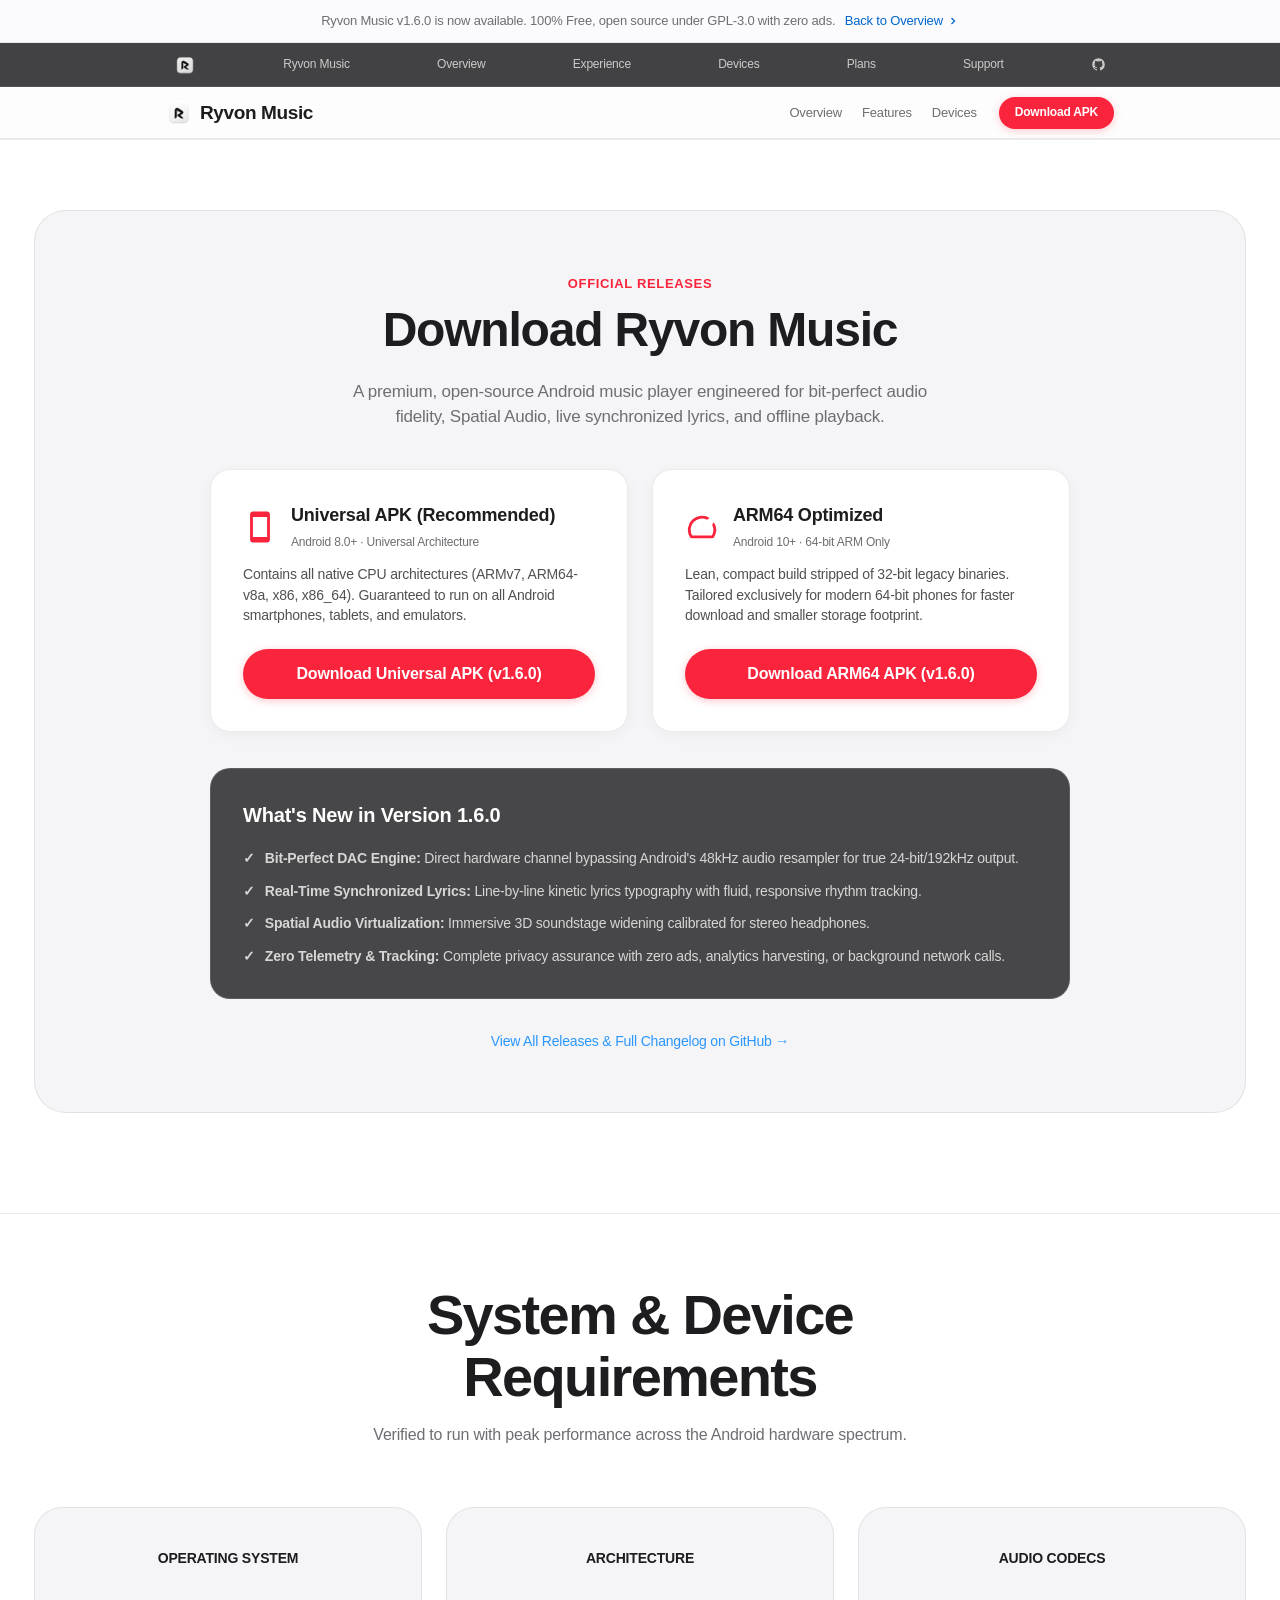
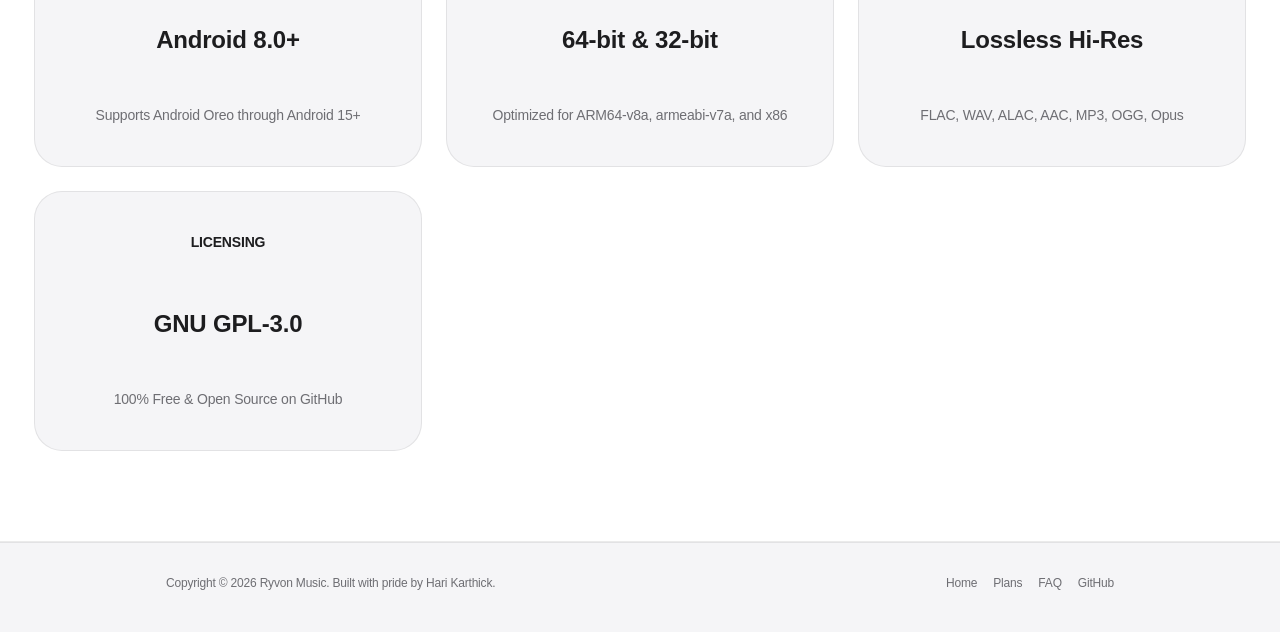
==== commit e3b1cf7b: "Redesign with Apple Music aesthetic, interactive synchronized lyrics for 'They Call This Love' with " ====
--- a/download.html
+++ b/download.html
@@ -1,64 +1,37 @@
 <!DOCTYPE html>
-<html lang="en" data-theme="light">
+<html lang="en">
 
 <head>
-    <meta name="google-site-verification" content="2tkhgrtnxnfCPQ8ZUpFUUVvcQyy9BUqDqyMtqvV1n0g" />
     <meta charset="UTF-8">
     <meta name="viewport" content="width=device-width, initial-scale=1.0, viewport-fit=cover">
 
     <!-- Primary SEO Title & Description -->
-    <title>Download RYVON BEATZ APK — Premium Android Music Player (v1.6.0)</title>
+    <title>Download Ryvon Music APK — Premium Android Music Player (v1.6.0)</title>
     <meta name="description"
-        content="Download the latest RYVON BEATZ APK for Android (v1.6.0). 100% free, open-source music player with bit-perfect audio, synchronized lyrics, offline playback, and zero ads." />
+        content="Download the official Ryvon Music (RYVON BEATZ) APK for Android (v1.6.0). 100% free, open-source music player with Spatial Audio, bit-perfect playback, synchronized lyrics, and zero ads." />
     <meta name="keywords"
-        content="Download RYVON BEATZ, RYVON BEATZ APK, RYVON BEATZ download, Android music player APK, download offline music player, synchronized lyrics APK, free Android audio player, FLAC player APK" />
+        content="Download Ryvon Music, RYVON BEATZ APK, Ryvon Music APK, Android music player APK, download offline music player, synchronized lyrics APK, free Android audio player, FLAC player APK" />
     <meta name="author" content="Hari Karthick">
     <meta name="robots" content="index,follow">
     <link rel="canonical" href="https://ryvonbeatzweb.netlify.app/download">
 
     <!-- Open Graph / Facebook / WhatsApp -->
     <meta property="og:type" content="website">
-    <meta property="og:title" content="Download RYVON BEATZ APK — Premium Android Music Player">
+    <meta property="og:title" content="Download Ryvon Music APK — Premium Android Music Player">
     <meta property="og:description" content="Download the latest v1.6.0 APK. Bit-perfect audio, synchronized lyrics, dynamic themes, and offline music playback on Android.">
     <meta property="og:image" content="https://ryvonbeatzweb.netlify.app/og-image.png">
     <meta property="og:image:width" content="1200">
     <meta property="og:image:height" content="630">
-    <meta property="og:image:alt" content="Download RYVON BEATZ APK">
+    <meta property="og:image:alt" content="Download Ryvon Music APK">
     <meta property="og:url" content="https://ryvonbeatzweb.netlify.app/download">
-    <meta property="og:site_name" content="RYVON BEATZ">
+    <meta property="og:site_name" content="Ryvon Music">
 
     <!-- Twitter / X Card -->
     <meta name="twitter:card" content="summary_large_image">
-    <meta name="twitter:title" content="Download RYVON BEATZ APK — Premium Android Music Player">
-    <meta name="twitter:description" content="Download the official RYVON BEATZ APK for Android. Bit-perfect fidelity, live synchronized lyrics, and zero ads.">
+    <meta name="twitter:title" content="Download Ryvon Music APK — Premium Android Music Player">
+    <meta name="twitter:description" content="Download the official Ryvon Music APK for Android. Bit-perfect fidelity, live synchronized lyrics, and zero ads.">
     <meta name="twitter:image" content="https://ryvonbeatzweb.netlify.app/og-image.png">
-    <meta name="twitter:image:alt" content="Download RYVON BEATZ APK">
-
-    <!-- SoftwareApplication Structured Data -->
-    <script type="application/ld+json">
-    {
-        "@context": "https://schema.org",
-        "@type": "SoftwareApplication",
-        "name": "RYVON BEATZ",
-        "headline": "Download RYVON BEATZ APK for Android",
-        "description": "Download RYVON BEATZ v1.6.0 APK — the premium Android music player featuring synchronized lyrics, bit-perfect lossless audio, and offline local library playback.",
-        "operatingSystem": "ANDROID",
-        "applicationCategory": "MultimediaApplication",
-        "url": "https://ryvonbeatzweb.netlify.app/download",
-        "downloadUrl": "https://github.com/harikarthick12/RYVON-BEATZ/releases",
-        "softwareVersion": "1.6.0",
-        "offers": {
-            "@type": "Offer",
-            "price": 0,
-            "priceCurrency": "INR"
-        },
-        "author": {
-            "@type": "Person",
-            "name": "Hari Karthick",
-            "url": "https://harikarthickssportfolio.netlify.app/"
-        }
-    }
-    </script>
+    <meta name="twitter:image:alt" content="Download Ryvon Music APK">
 
     <!-- Favicons -->
     <link rel="icon" type="image/png" sizes="32x32" href="favicon-32x32.png?v=2">
@@ -66,264 +39,206 @@
     <link rel="icon" type="image/png" sizes="64x64" href="favicon.png?v=2">
     <link rel="icon" type="image/x-icon" href="favicon.ico?v=2">
     <link rel="apple-touch-icon" sizes="180x180" href="apple-touch-icon.png?v=2">
-    <link rel="shortcut icon" href="favicon.ico?v=2">
-
-    <!-- Typography & Icons -->
-    <link rel="preconnect" href="https://fonts.googleapis.com">
-    <link rel="preconnect" href="https://fonts.gstatic.com" crossorigin>
-    <link href="https://fonts.googleapis.com/css2?family=Geist:wght@300;400;500;600;700&family=Space+Grotesk:wght@500;600;700&family=Inter:wght@300;400;500;600;700&display=swap" rel="stylesheet">
-    <link rel="stylesheet" href="https://fonts.googleapis.com/css2?family=Material+Symbols+Outlined:opsz,wght,FILL,GRAD@24,400,0,0" />
-    <link rel="stylesheet" href="https://cdnjs.cloudflare.com/ajax/libs/font-awesome/6.5.1/css/all.min.css">
-
-    <!-- Theme Stylesheet -->
+
+    <!-- Stylesheet -->
     <link rel="stylesheet" href="style.css">
 </head>
 
-<body class="system-root light-mode">
-    <!-- Ambient Light Wave Canvas -->
-    <canvas id="ambientCanvas" class="ambient-canvas" aria-hidden="true"></canvas>
-
-    <!-- Top Navigation Bar -->
-    <header class="system-header" id="systemHeader">
-        <div class="header-inner">
-            <a href="index.html" class="brand-link" aria-label="RYVON BEATZ Home">
-                <div class="brand-logo-wrap">
-                    <img src="logo.png" alt="RYVON BEATZ Logo" class="brand-logo" width="30" height="30">
-                </div>
-                <div class="brand-title-group">
-                    <span class="brand-name">RYVON BEATZ</span>
-                </div>
-                <div class="audio-equalizer-bars" aria-hidden="true" title="Lossless Audio Engine Active">
-                    <span class="eq-bar bar-1"></span>
-                    <span class="eq-bar bar-2"></span>
-                    <span class="eq-bar bar-3"></span>
-                    <span class="eq-bar bar-4"></span>
-                </div>
+<body>
+    <!-- Top Announcement Ribbon (Apple Style) -->
+    <div class="section-ribbon" role="region" aria-label="Announcement">
+        <div class="ribbon-content">
+            Ryvon Music v1.6.0 is now available. 100% Free, open source under GPL-3.0 with zero ads.
+            <a href="index.html" class="ribbon-link">
+                Back to Overview
+                <svg width="12" height="12" viewBox="0 0 24 24" fill="none" stroke="currentColor" stroke-width="2.5"><path d="m9 18 6-6-6-6"/></svg>
             </a>
-
-            <!-- Primary Navigation Links -->
-            <nav class="header-nav" aria-label="Primary Navigation">
-                <a href="index.html" class="nav-link">Home</a>
-                <a href="index.html#experience" class="nav-link">Experience</a>
-                <a href="index.html#features" class="nav-link">Features</a>
-                <a href="index.html#faq" class="nav-link">FAQ</a>
-                <a href="https://github.com/harikarthick12/RYVON-BEATZ" target="_blank" rel="noopener noreferrer" class="nav-link external">
-                    GitHub
-                    <svg class="icon-ext" viewBox="0 0 12 12" fill="currentColor"><path d="M10.098 9.252H8.9v-5.21L2.846 10 2 9.154l6.054-5.957H2.846V2h7.252z"></path></svg>
+        </div>
+    </div>
+
+    <!-- Apple Global Navigation Bar -->
+    <nav class="globalnav" aria-label="Global">
+        <div class="globalnav-content">
+            <ul class="globalnav-list" role="menubar">
+                <li role="none">
+                    <a href="index.html" class="globalnav-link globalnav-brand-logo" aria-label="Ryvon Music Home">
+                        <img src="logo.png" alt="Ryvon Music" class="ryvon-icon-mark">
+                    </a>
+                </li>
+                <li role="none" class="nav-desktop"><a href="index.html" class="globalnav-link">Ryvon Music</a></li>
+                <li role="none" class="nav-desktop"><a href="index.html#get-started" class="globalnav-link">Overview</a></li>
+                <li role="none" class="nav-desktop"><a href="index.html#cards" class="globalnav-link">Experience</a></li>
+                <li role="none" class="nav-desktop"><a href="index.html#devices" class="globalnav-link">Devices</a></li>
+                <li role="none" class="nav-desktop"><a href="index.html#plans" class="globalnav-link">Plans</a></li>
+                <li role="none" class="nav-desktop"><a href="index.html#faq" class="globalnav-link">Support</a></li>
+                <li role="none" class="nav-desktop">
+                    <a href="https://github.com/harikarthick12/RYVON-BEATZ" target="_blank" rel="noopener" class="globalnav-link" aria-label="GitHub Repository">
+                        <svg width="15" height="15" viewBox="0 0 24 24" fill="currentColor"><path d="M12 2C6.477 2 2 6.484 2 12.017c0 4.425 2.865 8.18 6.839 9.504.5.092.682-.217.682-.483 0-.237-.008-.868-.013-1.703-2.782.605-3.369-1.343-3.369-1.343-.454-1.158-1.11-1.466-1.11-1.466-.908-.62.069-.608.069-.608 1.003.07 1.53 1.032 1.53 1.032.892 1.53 2.341 1.088 2.91.832.092-.647.35-1.088.636-1.338-2.22-.253-4.555-1.113-4.555-4.951 0-1.093.39-1.988 1.029-2.688-.103-.253-.446-1.272.098-2.65 0 0 .84-.27 2.75 1.026A9.564 9.564 0 0112 6.844c.85.004 1.705.115 2.504.337 1.909-1.296 2.747-1.027 2.747-1.027.546 1.379.202 2.398.1 2.651.64.7 1.028 1.595 1.028 2.688 0 3.848-2.339 4.695-4.566 4.943.359.309.678.92.678 1.855 0 1.338-.012 2.419-.012 2.747 0 .268.18.58.688.482A10.019 10.019 0 0022 12.017C22 6.484 17.522 2 12 2z"/></svg>
+                    </a>
+                </li>
+            </ul>
+        </div>
+    </nav>
+
+    <!-- Apple Music Sticky Local Subnav -->
+    <div class="localnav">
+        <div class="localnav-content">
+            <div class="localnav-title-group">
+                <a href="index.html" class="localnav-brand" aria-label="Ryvon Music Overview">
+                    <img src="logo.png" alt="Ryvon Music" class="localnav-logo-thumb">
+                    <span>Ryvon Music</span>
                 </a>
-            </nav>
-
-            <!-- Actions -->
-            <div class="header-actions">
-                <a href="#download-options" class="btn-header-download" aria-label="Download RYVON BEATZ APK" data-magnetic>
-                    <span class="material-symbols-outlined cta-icon">download</span>
-                    <span>Download APK</span>
-                </a>
-                <button type="button" class="mobile-menu-toggle" id="mobileMenuBtn" aria-label="Toggle menu" aria-expanded="false">
-                    <span class="bar top"></span>
-                    <span class="bar bottom"></span>
-                </button>
-            </div>
-        </div>
-
-        <!-- Mobile Drawer -->
-        <div class="mobile-drawer" id="mobileDrawer">
-            <nav class="drawer-nav">
-                <a href="index.html" class="drawer-link">Home</a>
-                <a href="index.html#experience" class="drawer-link">Experience</a>
-                <a href="index.html#features" class="drawer-link">Features</a>
-                <a href="index.html#faq" class="drawer-link">FAQ</a>
-                <a href="#download-options" class="drawer-link">Download APK</a>
-                <a href="https://github.com/harikarthick12/RYVON-BEATZ" target="_blank" rel="noopener" class="drawer-link">GitHub Source</a>
-            </nav>
-        </div>
-    </header>
-
-    <main id="mainContent">
-        <!-- Download Page Hero Header -->
-        <section class="download-page-header">
-            <h1 class="download-page-title shiny-text">Download RYVON BEATZ for Android</h1>
-            <p class="download-page-lead">
-                A premium, open-source Android music player engineered for bit-perfect audio fidelity, synchronized lyrics, and offline playback. Select your device build below.
-            </p>
+            </div>
+            <div class="localnav-menu">
+                <div class="localnav-items">
+                    <a href="index.html" class="localnav-link">Overview</a>
+                    <a href="index.html#cards" class="localnav-link">Features</a>
+                    <a href="index.html#devices" class="localnav-link">Devices</a>
+                </div>
+                <div class="localnav-actions">
+                    <a href="#download-options" class="button-music">Download APK</a>
+                </div>
+            </div>
+        </div>
+    </div>
+
+    <main id="main">
+        <!-- Download Header Section -->
+        <section class="section-download" id="download-options" style="padding: 70px 0 100px;">
+            <div class="section-content-responsive">
+                <div class="download-hub-card">
+                    <span class="plan-eyebrow">OFFICIAL RELEASES</span>
+                    <h1 class="download-headline">Download Ryvon Music</h1>
+                    <p class="download-desc">
+                        A premium, open-source Android music player engineered for bit-perfect audio fidelity, Spatial Audio, live synchronized lyrics, and offline playback.
+                    </p>
+
+                    <div class="download-tiles-grid">
+                        <!-- Universal APK -->
+                        <div class="download-tile">
+                            <div>
+                                <div class="download-tile-header">
+                                    <div class="download-tile-icon">
+                                        <svg viewBox="0 0 24 24"><path d="M17 1.01L7 1c-1.1 0-2 .9-2 2v18c0 1.1.9 2 2 2h10c1.1 0 2-.9 2-2V3c0-1.1-.9-1.99-2-1.99zM17 19H7V5h10v14z"/></svg>
+                                    </div>
+                                    <div>
+                                        <h3 class="download-tile-title">Universal APK (Recommended)</h3>
+                                        <span class="download-tile-meta">Android 8.0+ · Universal Architecture</span>
+                                    </div>
+                                </div>
+                                <p class="download-tile-copy">Contains all native CPU architectures (ARMv7, ARM64-v8a, x86, x86_64). Guaranteed to run on all Android smartphones, tablets, and emulators.</p>
+                            </div>
+                            <a href="https://github.com/harikarthick12/RYVON-BEATZ/releases/download/v1.6.0/RYVON-BEATZ-v1.6.0-universal.apk" class="button-music button-super" download aria-label="Download Universal APK">
+                                <span>Download Universal APK (v1.6.0)</span>
+                            </a>
+                        </div>
+
+                        <!-- ARM64 Optimized -->
+                        <div class="download-tile">
+                            <div>
+                                <div class="download-tile-header">
+                                    <div class="download-tile-icon">
+                                        <svg viewBox="0 0 24 24"><path d="M20.38 8.57l-1.23 1.85a8 8 0 0 1-.22 7.58H5.07A8 8 0 0 1 15.58 6.85l1.85-1.23A10 10 0 0 0 3.35 19a2 2 0 0 0 1.72 1h13.85a2 2 0 0 0 1.74-1 10 10 0 0 0-.28-10.43z"/></svg>
+                                    </div>
+                                    <div>
+                                        <h3 class="download-tile-title">ARM64 Optimized</h3>
+                                        <span class="download-tile-meta">Android 10+ · 64-bit ARM Only</span>
+                                    </div>
+                                </div>
+                                <p class="download-tile-copy">Lean, compact build stripped of 32-bit legacy binaries. Tailored exclusively for modern 64-bit phones for faster download and smaller storage footprint.</p>
+                            </div>
+                            <a href="https://github.com/harikarthick12/RYVON-BEATZ/releases/download/v1.6.0/RYVON-BEATZ-v1.6.0-arm64-v8a.apk" class="button-music button-super" download aria-label="Download ARM64 APK">
+                                <span>Download ARM64 APK (v1.6.0)</span>
+                            </a>
+                        </div>
+                    </div>
+
+                    <!-- Changelog Section Inside Download Card -->
+                    <div style="background:rgba(28,28,30,0.8); border:1px solid rgba(255,255,255,0.12); border-radius:20px; padding:32px; text-align:left; max-width:860px; margin:0 auto 32px;">
+                        <h3 style="font-size:20px; font-weight:700; color:#fff; margin-bottom:18px;">What's New in Version 1.6.0</h3>
+                        <ul style="display:flex; flex-direction:column; gap:12px; font-size:14px; color:#d6d6d6;">
+                            <li style="display:flex; gap:10px; align-items:flex-start;">
+                                <span style="color:var(--apple-red); font-weight:bold;">&#10003;</span>
+                                <span><strong>Bit-Perfect DAC Engine:</strong> Direct hardware channel bypassing Android's 48kHz audio resampler for true 24-bit/192kHz output.</span>
+                            </li>
+                            <li style="display:flex; gap:10px; align-items:flex-start;">
+                                <span style="color:var(--apple-red); font-weight:bold;">&#10003;</span>
+                                <span><strong>Real-Time Synchronized Lyrics:</strong> Line-by-line kinetic lyrics typography with fluid, responsive rhythm tracking.</span>
+                            </li>
+                            <li style="display:flex; gap:10px; align-items:flex-start;">
+                                <span style="color:var(--apple-red); font-weight:bold;">&#10003;</span>
+                                <span><strong>Spatial Audio Virtualization:</strong> Immersive 3D soundstage widening calibrated for stereo headphones.</span>
+                            </li>
+                            <li style="display:flex; gap:10px; align-items:flex-start;">
+                                <span style="color:var(--apple-red); font-weight:bold;">&#10003;</span>
+                                <span><strong>Zero Telemetry & Tracking:</strong> Complete privacy assurance with zero ads, analytics harvesting, or background network calls.</span>
+                            </li>
+                        </ul>
+                    </div>
+
+                    <div style="display:flex; justify-content:center; gap:24px; flex-wrap:wrap; font-size:14px;">
+                        <a href="https://github.com/harikarthick12/RYVON-BEATZ/releases" target="_blank" rel="noopener" style="color:#2997ff; font-weight:500;">
+                            View All Releases & Full Changelog on GitHub &rarr;
+                        </a>
+                    </div>
+                </div>
+            </div>
         </section>
 
-        <!-- Download Options Box -->
-        <section class="download-section" id="download-options" style="padding-top: 1rem;">
-            <div class="section-container">
-                <div class="download-box">
-                    <div class="download-options-grid">
-                        <!-- Option 1: Universal APK -->
-                        <div class="download-card-option spotlight-card" id="download-best">
-                            <div class="option-header">
-                                <div class="option-icon">
-                                    <span class="material-symbols-outlined">phone_android</span>
-                                </div>
-                                <div class="option-title-group">
-                                    <h2 class="option-name" style="font-size: 1.15rem; margin: 0;">Universal APK (Recommended)</h2>
-                                    <span class="option-spec">All Architectures · Android 8.0+</span>
-                                </div>
-                            </div>
-                            <p class="option-desc">
-                                Contains all native CPU architectures (ARMv7, ARM64-v8a, x86, x86_64). Works on all compatible Android phones, tablets, and emulators.
-                            </p>
-                            <div class="option-action">
-                                <a href="https://github.com/harikarthick12/RYVON-BEATZ/releases/download/v1.6.0/RYVON-BEATZ-v1.6.0-universal.apk" class="btn-action-primary" target="_blank" rel="noopener" download aria-label="Download RYVON BEATZ Universal APK for Android 8.0+" data-magnetic>
-                                    <span class="material-symbols-outlined">download</span>
-                                    <span>Download Universal APK (v1.6.0)</span>
-                                </a>
-                            </div>
-                        </div>
-
-                        <!-- Option 2: ARM64 Optimized APK -->
-                        <div class="download-card-option spotlight-card" id="download-modern">
-                            <div class="option-header">
-                                <div class="option-icon">
-                                    <span class="material-symbols-outlined">speed</span>
-                                </div>
-                                <div class="option-title-group">
-                                    <h2 class="option-name" style="font-size: 1.15rem; margin: 0;">ARM64 Optimized (Smaller Size)</h2>
-                                    <span class="option-spec">64-bit ARM · Android 10+</span>
-                                </div>
-                            </div>
-                            <p class="option-desc">
-                                Compact build stripped of legacy 32-bit binaries. Tailored exclusively for modern 64-bit ARM devices with faster download speed.
-                            </p>
-                            <div class="option-action">
-                                <a href="https://github.com/harikarthick12/RYVON-BEATZ/releases/download/v1.6.0/RYVON-BEATZ-v1.6.0-arm64-v8a.apk" class="btn-action-primary" target="_blank" rel="noopener" download aria-label="Download RYVON BEATZ ARM64 Optimized APK for Android 10+" data-magnetic>
-                                    <span class="material-symbols-outlined">download</span>
-                                    <span>Download ARM64 APK (v1.6.0)</span>
-                                </a>
-                            </div>
-                        </div>
-                    </div>
-
-                    <!-- Release Notes Box -->
-                    <div class="release-notes-box">
-                        <h3>What's New in Version 1.6.0</h3>
-                        <ul class="release-notes-list">
-                            <li>
-                                <span class="material-symbols-outlined">check_circle</span>
-                                <span><strong>Bit-Perfect DAC Engine:</strong> Direct audio hardware path bypassing the standard Android 48kHz audio mixer for pure 24-bit/192kHz output.</span>
-                            </li>
-                            <li>
-                                <span class="material-symbols-outlined">check_circle</span>
-                                <span><strong>Real-Time Synchronized Lyrics:</strong> Line-by-line kinetic lyrics typography with fluid, responsive rhythm tracking.</span>
-                            </li>
-                            <li>
-                                <span class="material-symbols-outlined">check_circle</span>
-                                <span><strong>Dynamic Album Art Theming:</strong> Intelligent ambient color extraction softly adapts the interface to current track artwork.</span>
-                            </li>
-                            <li>
-                                <span class="material-symbols-outlined">check_circle</span>
-                                <span><strong>Fast Local Library Indexing:</strong> Instant scanning and caching of local FLAC, WAV, AAC, and MP3 collections.</span>
-                            </li>
-                            <li>
-                                <span class="material-symbols-outlined">check_circle</span>
-                                <span><strong>Zero Telemetry & Tracking:</strong> Complete privacy assurance with zero ads, analytics harvesting, or background network calls.</span>
-                            </li>
-                        </ul>
-                    </div>
-
-                    <div class="download-footer-links" style="margin-top: 2rem;">
-                        <a href="https://github.com/harikarthick12/RYVON-BEATZ/releases" target="_blank" rel="noopener" class="release-notes-link">
-                            <i class="fab fa-github"></i>
-                            <span>View All Version History & GitHub Releases</span>
-                        </a>
-                    </div>
-                </div>
-            </div>
-        </section>
-
-        <!-- System Requirements Section -->
-        <section class="specs-section">
-            <div class="section-container">
-                <div class="features-header">
-                    <span class="eyebrow-tag">SPECIFICATIONS</span>
-                    <h2 class="section-title">System & Device Requirements</h2>
-                    <p class="section-subtitle">Ensure your Android device satisfies the minimum requirements for peak performance.</p>
-                </div>
-
-                <div class="specs-grid">
-                    <div class="spec-item">
-                        <span class="spec-label">Operating System</span>
-                        <span class="spec-value">Android 8.0+</span>
-                        <span class="spec-note">Supports Android Oreo through Android 14+</span>
-                    </div>
-
-                    <div class="spec-item">
-                        <span class="spec-label">Processor / Arch</span>
-                        <span class="spec-value">ARM64 & ARMv7</span>
-                        <span class="spec-note">Optimized 64-bit and 32-bit support</span>
-                    </div>
-
-                    <div class="spec-item">
-                        <span class="spec-label">Audio Formats</span>
-                        <span class="spec-value">FLAC, MP3, WAV, ALAC</span>
-                        <span class="spec-note">High-res lossless up to 24-bit/192kHz</span>
-                    </div>
-
-                    <div class="spec-item">
-                        <span class="spec-label">Cost & License</span>
-                        <span class="spec-value">Free · Open Source</span>
-                        <span class="spec-note">Licensed under GNU GPL-3.0</span>
-                    </div>
-                </div>
-            </div>
-        </section>
-
-        <!-- Step-by-Step Installation Guide -->
-        <section class="install-section">
-            <div class="features-header">
-                <span class="eyebrow-tag">STEP-BY-STEP GUIDE</span>
-                <h2 class="section-title">How to Install RYVON BEATZ APK</h2>
-                <p class="section-subtitle">Follow these three simple steps to install the APK on your Android device safely.</p>
-            </div>
-
-            <div class="install-steps-grid">
-                <div class="install-step-card spotlight-card">
-                    <div class="step-badge">1</div>
-                    <h3>Download APK</h3>
-                    <p>Tap either the <strong>Universal APK</strong> or <strong>ARM64 APK</strong> button above to download the file directly to your phone.</p>
-                </div>
-
-                <div class="install-step-card spotlight-card">
-                    <div class="step-badge">2</div>
-                    <h3>Allow Installation</h3>
-                    <p>Open the downloaded file. If Android prompts that installation is blocked, tap <strong>Settings</strong> and enable <strong>Allow from this source</strong>.</p>
-                </div>
-
-                <div class="install-step-card spotlight-card">
-                    <div class="step-badge">3</div>
-                    <h3>Launch & Enjoy</h3>
-                    <p>Tap <strong>Install</strong> to complete setup. Open RYVON BEATZ, grant local audio read permission, and immerse yourself in pure sound.</p>
+        <!-- System Requirements Grid -->
+        <section class="section-devices" style="padding: 70px 0 90px;">
+            <div class="section-content-responsive">
+                <div class="devices-intro">
+                    <h2 class="typography-section-headline">System & Device Requirements</h2>
+                    <p style="color:var(--text-secondary); font-size:16px;">Verified to run with peak performance across the Android hardware spectrum.</p>
+                </div>
+
+                <div class="devices-grid">
+                    <div class="device-card">
+                        <div class="device-name" style="font-size:14px; text-transform:uppercase; color:var(--apple-red);">Operating System</div>
+                        <div class="device-name" style="font-size:24px; margin: 8px 0;">Android 8.0+</div>
+                        <p class="device-desc">Supports Android Oreo through Android 15+</p>
+                    </div>
+
+                    <div class="device-card">
+                        <div class="device-name" style="font-size:14px; text-transform:uppercase; color:var(--apple-red);">Architecture</div>
+                        <div class="device-name" style="font-size:24px; margin: 8px 0;">64-bit & 32-bit</div>
+                        <p class="device-desc">Optimized for ARM64-v8a, armeabi-v7a, and x86</p>
+                    </div>
+
+                    <div class="device-card">
+                        <div class="device-name" style="font-size:14px; text-transform:uppercase; color:var(--apple-red);">Audio Codecs</div>
+                        <div class="device-name" style="font-size:24px; margin: 8px 0;">Lossless Hi-Res</div>
+                        <p class="device-desc">FLAC, WAV, ALAC, AAC, MP3, OGG, Opus</p>
+                    </div>
+
+                    <div class="device-card">
+                        <div class="device-name" style="font-size:14px; text-transform:uppercase; color:var(--apple-red);">Licensing</div>
+                        <div class="device-name" style="font-size:24px; margin: 8px 0;">GNU GPL-3.0</div>
+                        <p class="device-desc">100% Free & Open Source on GitHub</p>
+                    </div>
                 </div>
             </div>
         </section>
     </main>
 
-    <!-- Clean Light Footer -->
-    <footer class="system-footer">
-        <div class="footer-inner">
-            <div class="footer-left">
-                <div class="footer-logo">
-                    <img src="logo.png" alt="RYVON BEATZ Logo" width="24" height="24">
-                    <span>RYVON BEATZ</span>
-                </div>
-                <p class="footer-copy">Music, Refined. Crafted by <a href="https://harikarthickssportfolio.netlify.app/" target="_blank" rel="noopener">Hari Karthick</a>.</p>
-            </div>
-            <div class="footer-right">
-                <a href="index.html">Home</a>
-                <a href="index.html#experience">Experience</a>
-                <a href="index.html#features">Features</a>
-                <a href="index.html#faq">FAQ</a>
-                <a href="https://github.com/harikarthick12/RYVON-BEATZ" target="_blank" rel="noopener">GitHub</a>
+    <!-- Apple Global Footer -->
+    <footer class="apple-footer">
+        <div class="footer-content">
+            <div class="footer-bottom" style="border-top:none; padding-top:0;">
+                <div class="footer-copyright">
+                    Copyright &copy; 2026 Ryvon Music. Built with pride by Hari Karthick.
+                </div>
+                <div class="footer-legal-links">
+                    <a href="index.html">Home</a>
+                    <a href="index.html#plans">Plans</a>
+                    <a href="index.html#faq">FAQ</a>
+                    <a href="https://github.com/harikarthick12/RYVON-BEATZ" target="_blank" rel="noopener">GitHub</a>
+                </div>
             </div>
         </div>
     </footer>
 
-    <!-- Script -->
     <script src="script.js"></script>
 </body>
-
 </html>
--- a/style.css
+++ b/style.css
@@ -1,1448 +1,2003 @@
 /* ==========================================================================
-   RYVON BEATZ — Sleek, Spacious & Lightweight Light Theme
-   Minimalist Audio Aesthetics, Generous Whitespace, No Pill Badges
+   RYVON MUSIC — EXACT APPLE MUSIC THEME & DESIGN SYSTEM
+   Faithful 1:1 recreation of https://www.apple.com/in/apple-music/
    ========================================================================== */
 
-/* --- Custom Font Faces --- */
-@font-face {
-    font-family: 'Helvetica Now Display';
-    src: url('fonts/helvetica-now-display-400.Cte0Ds4x.woff2') format('woff2');
-    font-weight: 400;
-    font-style: normal;
-    font-display: swap;
-}
-
-@font-face {
-    font-family: 'Helvetica Now Display';
-    src: url('fonts/helvetica-now-display-700.BGYpzFMi.woff2') format('woff2');
-    font-weight: 700;
-    font-style: normal;
-    font-display: swap;
-}
-
-/* --- Design Tokens: Light & Spacious --- */
 :root {
-    --bg: #fafafa;
-    --bg-surface: #ffffff;
-    --border: rgba(0, 0, 0, 0.08);
-    --border-hover: rgba(0, 0, 0, 0.2);
-    --text-primary: #111827;
-    --text-secondary: #4b5563;
-    --text-tertiary: #828a96;
-    --accent: #111827;
-    --accent-blue: #2563eb;
-    --radius-sm: 6px;
-    --radius-md: 12px;
-    --radius-lg: 20px;
-    --radius-phone: 36px;
-    --font-display: 'Helvetica Now Display', 'Geist', -apple-system, sans-serif;
-    --font-body: 'Geist', 'Inter', -apple-system, sans-serif;
-    --font-mono: 'Space Grotesk', monospace;
-    --header-height: 74px;
-    --shadow-subtle: 0 10px 36px -10px rgba(0, 0, 0, 0.05), 0 1px 3px rgba(0, 0, 0, 0.02);
-    --shadow-card: 0 4px 20px rgba(0, 0, 0, 0.04);
-    --shadow-device: 0 24px 60px -12px rgba(0, 0, 0, 0.12), 0 0 0 1px rgba(0, 0, 0, 0.06);
-    --transition: all 0.25s cubic-bezier(0.16, 1, 0.3, 1);
-}
-
-/* --- Reset --- */
+  /* Apple Palette */
+  --apple-page-bg: #f5f5f7;
+  --apple-white: #ffffff;
+  --apple-black: #000000;
+  --apple-hero-bg: #000000;
+  
+  /* Apple Music Signature Red */
+  --apple-music-red: #fa243c;
+  --apple-music-red-hover: #ff334b;
+  --apple-music-red-active: #d6182f;
+  --apple-music-red-soft: rgba(250, 36, 60, 0.08);
+  --apple-music-red-glow: rgba(250, 36, 60, 0.4);
+  
+  /* Apple Gradients */
+  --apple-hero-gradient: linear-gradient(135deg, #fa233b 0%, #fb5c74 40%, #c00020 80%, #591962 100%);
+  --apple-text-gradient: linear-gradient(129deg, #E83273, #E43240, #DC4C24, #BD271A, #991E2F);
+  
+  /* Text Colors (Light theme defaults) */
+  --text-primary: #1d1d1f;
+  --text-secondary: #6e6e73;
+  --text-tertiary: #86868b;
+  --text-inverse: #f5f5f7;
+  
+  /* Borders & Surfaces */
+  --border-subtle: rgba(0, 0, 0, 0.08);
+  --border-light: rgba(0, 0, 0, 0.12);
+  --border-dark: rgba(255, 255, 255, 0.12);
+  --border-dark-hover: rgba(255, 255, 255, 0.24);
+  
+  /* Nav & Glass */
+  --nav-bg: rgba(22, 22, 23, 0.8);
+  --nav-light-bg: rgba(255, 255, 255, 0.8);
+  --localnav-bg: rgba(255, 255, 255, 0.82);
+  --localnav-bg-scrolled: rgba(255, 255, 255, 0.92);
+  
+  /* Layout Dimensions */
+  --content-width: 1260px;
+  --content-narrow: 980px;
+  --globalnav-height: 44px;
+  --localnav-height: 52px;
+  --card-radius: 28px;
+  --pill-radius: 980px;
+  
+  /* Typography */
+  --font-apple: -apple-system, BlinkMacSystemFont, "SF Pro Display", "SF Pro Text", "SF Pro Icons", "Helvetica Neue", Helvetica, Arial, sans-serif;
+}
+
+/* --------------------------------------------------------------------------
+   Reset & Core
+   -------------------------------------------------------------------------- */
 *, *::before, *::after {
-    margin: 0;
-    padding: 0;
-    box-sizing: border-box;
+  box-sizing: border-box;
+  margin: 0;
+  padding: 0;
+  -webkit-font-smoothing: antialiased;
+  -moz-osx-font-smoothing: grayscale;
 }
 
 html {
-    scroll-behavior: smooth;
-    font-size: 16px;
-    background-color: var(--bg);
-    color: var(--text-primary);
-    -webkit-font-smoothing: antialiased;
-}
-
-body.system-root.light-mode {
-    font-family: var(--font-body);
-    background-color: var(--bg);
-    color: var(--text-primary);
-    line-height: 1.65;
-    overflow-x: hidden;
+  font-size: 16px;
+  scroll-behavior: smooth;
+  background-color: var(--apple-page-bg);
+  color: var(--text-primary);
+  font-family: var(--font-apple);
+  letter-spacing: -0.012em;
+  overflow-x: hidden;
+}
+
+body {
+  background-color: var(--apple-page-bg);
+  color: var(--text-primary);
+  min-height: 100vh;
+  line-height: 1.47059;
+  position: relative;
+  overflow-x: hidden;
+}
+
+img, svg, video {
+  display: block;
+  max-width: 100%;
+}
+
+a {
+  color: inherit;
+  text-decoration: none;
+  transition: color 0.2s ease, opacity 0.2s ease;
+}
+
+button {
+  font-family: inherit;
+  border: none;
+  background: transparent;
+  cursor: pointer;
+  color: inherit;
+}
+
+ul, ol {
+  list-style: none;
+}
+
+/* --------------------------------------------------------------------------
+   Scroll-Driven Swipe-Up Reveal Animation (Apple Signature)
+   -------------------------------------------------------------------------- */
+@keyframes appleSwipeUp {
+  0% {
+    opacity: 0;
+    transform: translateY(28px);
+  }
+  100% {
+    opacity: 1;
+    transform: translateY(0);
+  }
+}
+
+@keyframes appleWordReveal {
+  0% {
+    transform: translateY(105%);
+  }
+  100% {
+    transform: translateY(0);
+  }
+}
+
+.swipe-up-reveal {
+  opacity: 1;
+  transform: translateY(0);
+}
+
+.swipe-up-reveal .line {
+  display: block;
+  overflow: hidden;
+  line-height: 1.14;
+  padding-bottom: 2px;
+}
+
+.swipe-up-reveal .words {
+  display: inline-block;
+  transform: translateY(0);
+  transition: transform 0.7s cubic-bezier(0.16, 1, 0.3, 1), opacity 0.7s cubic-bezier(0.16, 1, 0.3, 1);
+  will-change: transform, opacity;
+}
+
+.swipe-up-reveal.will-animate:not(.animated) .words {
+  transform: translateY(105%);
+  opacity: 0;
+}
+
+.swipe-up-reveal.animated .words {
+  transform: translateY(0);
+  opacity: 1;
+}
+
+.swipe-up-reveal.animated .line:nth-child(1) .words {
+  transition-delay: 0.08s;
+}
+
+.swipe-up-reveal.animated .line:nth-child(2) .words {
+  transition-delay: 0.2s;
+}
+
+/* Hero Headline Immediate Smooth CSS Reveal */
+#hero .swipe-up-reveal {
+  opacity: 1;
+  transform: translateY(0);
+  animation: appleSwipeUp 0.9s cubic-bezier(0.16, 1, 0.3, 1) both;
+}
+
+#hero .swipe-up-reveal .words {
+  transform: translateY(0);
+  animation: appleWordReveal 0.85s cubic-bezier(0.16, 1, 0.3, 1) both;
+}
+
+#hero .swipe-up-reveal .line:nth-child(1) .words {
+  animation-delay: 0.06s;
+}
+
+#hero .swipe-up-reveal .line:nth-child(2) .words {
+  animation-delay: 0.18s;
+}
+
+/* Text Gradient */
+.text-gradient {
+  background: var(--apple-text-gradient);
+  -webkit-background-clip: text;
+  -webkit-text-fill-color: transparent;
+  background-clip: text;
+  display: inline-block;
+}
+
+/* Safety Guard: Never allow background-clip on a container with multiple block lines */
+.typography-headline-super.text-gradient,
+.typography-section-headline.text-gradient {
+  background: none !important;
+  -webkit-text-fill-color: initial !important;
+  -webkit-background-clip: border-box !important;
+  background-clip: border-box !important;
+}
+
+.typography-headline-super.text-gradient .words,
+.typography-section-headline.text-gradient .words {
+  background: var(--apple-text-gradient);
+  -webkit-background-clip: text;
+  -webkit-text-fill-color: transparent;
+  background-clip: text;
+}
+
+/* --------------------------------------------------------------------------
+   Top Announcement Ribbon
+   -------------------------------------------------------------------------- */
+.section-ribbon {
+  background: #fbfbfd;
+  border-bottom: 1px solid rgba(0, 0, 0, 0.08);
+  font-size: 13px;
+  line-height: 1.4;
+  text-align: center;
+  padding: 12px 16px;
+  color: var(--text-secondary);
+  position: relative;
+  z-index: 1001;
+}
+
+.ribbon-content {
+  max-width: var(--content-width);
+  margin: 0 auto;
+}
+
+.ribbon-link {
+  color: #0066cc;
+  font-weight: 500;
+  display: inline-flex;
+  align-items: center;
+  gap: 4px;
+  margin-left: 6px;
+}
+
+.ribbon-link:hover {
+  text-decoration: underline;
+}
+
+/* --------------------------------------------------------------------------
+   Apple Style Dark Global Navigation Bar
+   -------------------------------------------------------------------------- */
+.globalnav {
+  height: var(--globalnav-height);
+  background: var(--nav-bg);
+  backdrop-filter: saturate(180%) blur(20px);
+  -webkit-backdrop-filter: saturate(180%) blur(20px);
+  position: sticky;
+  top: 0;
+  left: 0;
+  width: 100%;
+  z-index: 1000;
+  border-bottom: 1px solid rgba(255, 255, 255, 0.08);
+}
+
+.globalnav-content {
+  max-width: var(--content-narrow);
+  margin: 0 auto;
+  height: 100%;
+  display: flex;
+  align-items: center;
+  justify-content: space-between;
+  padding: 0 16px;
+}
+
+.globalnav-list {
+  display: flex;
+  align-items: center;
+  justify-content: space-between;
+  width: 100%;
+  font-size: 12px;
+  color: #d6d6d6;
+  opacity: 0.92;
+}
+
+.globalnav-brand-logo {
+  display: flex;
+  align-items: center;
+  gap: 8px;
+}
+
+.ryvon-icon-mark {
+  width: 22px;
+  height: 22px;
+  border-radius: 6px;
+  object-fit: contain;
+}
+
+.globalnav-link {
+  padding: 0 8px;
+  display: flex;
+  align-items: center;
+  height: var(--globalnav-height);
+  transition: opacity 0.2s, color 0.2s;
+}
+
+.globalnav-link:hover {
+  color: #ffffff;
+  opacity: 1;
+}
+
+.globalnav-menu-btn {
+  display: none;
+  flex-direction: column;
+  gap: 5px;
+  padding: 6px;
+}
+
+.globalnav-menu-btn span {
+  display: block;
+  width: 18px;
+  height: 1.5px;
+  background-color: #fff;
+  transition: transform 0.25s, opacity 0.25s;
+}
+
+/* --------------------------------------------------------------------------
+   Apple Music Sticky Local Subnav
+   -------------------------------------------------------------------------- */
+.localnav {
+  height: var(--localnav-height);
+  background: var(--localnav-bg);
+  backdrop-filter: saturate(180%) blur(20px);
+  -webkit-backdrop-filter: saturate(180%) blur(20px);
+  position: sticky;
+  top: var(--globalnav-height);
+  width: 100%;
+  z-index: 990;
+  border-bottom: 1px solid var(--border-subtle);
+  transition: background 0.3s ease, box-shadow 0.3s ease;
+}
+
+.localnav.scrolled {
+  background: var(--localnav-bg-scrolled);
+  box-shadow: 0 4px 16px rgba(0, 0, 0, 0.04);
+}
+
+.localnav-content {
+  max-width: var(--content-narrow);
+  margin: 0 auto;
+  height: 100%;
+  display: flex;
+  align-items: center;
+  justify-content: space-between;
+  padding: 0 16px;
+}
+
+.localnav-title-group {
+  display: flex;
+  align-items: center;
+  gap: 10px;
+}
+
+.localnav-brand {
+  font-size: 19px;
+  font-weight: 600;
+  letter-spacing: -0.02em;
+  color: var(--text-primary);
+  display: flex;
+  align-items: center;
+  gap: 8px;
+}
+
+.localnav-logo-thumb {
+  width: 26px;
+  height: 26px;
+  border-radius: 7px;
+}
+
+.localnav-menu {
+  display: flex;
+  align-items: center;
+  gap: 22px;
+}
+
+.localnav-items {
+  display: flex;
+  align-items: center;
+  gap: 20px;
+  font-size: 13px;
+  color: var(--text-secondary);
+}
+
+.localnav-link {
+  transition: color 0.2s ease;
+}
+
+.localnav-link:hover, .localnav-link.active {
+  color: var(--text-primary);
+}
+
+/* Apple Music Signature Red Pill Button */
+.button-music {
+  background-color: var(--apple-music-red);
+  color: #ffffff;
+  font-size: 12px;
+  font-weight: 600;
+  padding: 7px 16px;
+  border-radius: var(--pill-radius);
+  display: inline-flex;
+  align-items: center;
+  justify-content: center;
+  gap: 4px;
+  transition: all 0.2s cubic-bezier(0.16, 1, 0.3, 1);
+  white-space: nowrap;
+  box-shadow: 0 2px 8px rgba(250, 36, 60, 0.25);
+}
+
+.button-music:hover {
+  background-color: var(--apple-music-red-hover);
+  box-shadow: 0 4px 14px rgba(250, 36, 60, 0.45);
+  transform: translateY(-0.5px);
+}
+
+.button-music:active {
+  background-color: var(--apple-music-red-active);
+  transform: translateY(0);
+}
+
+.button-super {
+  font-size: 16px;
+  padding: 13px 28px;
+  letter-spacing: -0.01em;
+}
+
+.button-secondary {
+  background-color: rgba(255, 255, 255, 0.15);
+  color: #ffffff;
+  font-size: 15px;
+  font-weight: 500;
+  padding: 12px 24px;
+  border-radius: var(--pill-radius);
+  border: 1px solid rgba(255, 255, 255, 0.25);
+  display: inline-flex;
+  align-items: center;
+  gap: 6px;
+  transition: all 0.2s ease;
+  backdrop-filter: blur(8px);
+}
+
+.button-secondary:hover {
+  background-color: rgba(255, 255, 255, 0.25);
+  border-color: rgba(255, 255, 255, 0.4);
+}
+
+.button-elevated {
+  background-color: var(--apple-music-red);
+  color: #ffffff;
+  font-size: 13px;
+  font-weight: 600;
+  padding: 8px 18px;
+  border-radius: var(--pill-radius);
+  display: inline-flex;
+  align-items: center;
+  justify-content: center;
+  box-shadow: 0 2px 8px rgba(250, 36, 60, 0.3);
+  transition: all 0.2s ease;
+}
+
+.button-elevated:hover {
+  background-color: var(--apple-music-red-hover);
+  box-shadow: 0 4px 14px rgba(250, 36, 60, 0.5);
+  transform: scale(1.02);
+}
+
+/* --------------------------------------------------------------------------
+   Mobile Navigation Drawer
+   -------------------------------------------------------------------------- */
+.mobile-nav-drawer {
+  position: fixed;
+  top: calc(var(--globalnav-height) + var(--localnav-height));
+  left: 0;
+  width: 100%;
+  background: rgba(255, 255, 255, 0.98);
+  backdrop-filter: blur(28px);
+  -webkit-backdrop-filter: blur(28px);
+  border-bottom: 1px solid var(--border-subtle);
+  padding: 24px 20px 32px;
+  display: none;
+  flex-direction: column;
+  gap: 14px;
+  z-index: 980;
+  box-shadow: 0 10px 30px rgba(0, 0, 0, 0.1);
+}
+
+.mobile-nav-drawer.open {
+  display: flex;
+}
+
+.mobile-nav-link {
+  font-size: 17px;
+  font-weight: 500;
+  padding: 10px 0;
+  border-bottom: 1px solid var(--border-subtle);
+  color: var(--text-primary);
+}
+
+/* --------------------------------------------------------------------------
+   Hero Section (Dark Cinematic Section with Ambient Gradient Canvas)
+   -------------------------------------------------------------------------- */
+.section-hero {
+  position: relative;
+  min-height: 85vh;
+  display: flex;
+  align-items: center;
+  justify-content: center;
+  text-align: center;
+  padding: 90px 20px 100px;
+  overflow: hidden;
+  background-color: #000000;
+  color: #ffffff;
+}
+
+.hero-canvas-bg {
+  position: absolute;
+  top: 0;
+  left: 0;
+  width: 100%;
+  height: 100%;
+  pointer-events: none;
+  z-index: 1;
+  opacity: 0.95;
+}
+
+.hero-vignette {
+  position: absolute;
+  top: 0;
+  left: 0;
+  width: 100%;
+  height: 100%;
+  background: radial-gradient(circle at center, transparent 30%, rgba(0, 0, 0, 0.7) 75%, #000000 100%);
+  pointer-events: none;
+  z-index: 2;
+}
+
+.hero-content-container {
+  position: relative;
+  z-index: 3;
+  max-width: 860px;
+  margin: 0 auto;
+  display: flex;
+  flex-direction: column;
+  align-items: center;
+}
+
+.hero-brand-lockup {
+  display: inline-flex;
+  align-items: center;
+  gap: 12px;
+  margin-bottom: 24px;
+}
+
+.hero-brand-icon {
+  width: 44px;
+  height: 44px;
+  border-radius: 11px;
+  box-shadow: 0 4px 16px rgba(0, 0, 0, 0.4);
+}
+
+.hero-brand-text {
+  font-size: 28px;
+  font-weight: 700;
+  letter-spacing: -0.025em;
+  color: #ffffff;
+}
+
+.hero-headline {
+  font-size: clamp(3.2rem, 8vw, 6.2rem);
+  line-height: 1.02;
+  font-weight: 700;
+  letter-spacing: -0.04em;
+  color: #ffffff;
+  margin-bottom: 24px;
+}
+
+.hero-intro {
+  font-size: clamp(1.15rem, 2.2vw, 1.45rem);
+  line-height: 1.45;
+  color: #d2d2d7;
+  max-width: 680px;
+  margin-bottom: 36px;
+  font-weight: 400;
+  letter-spacing: -0.01em;
+}
+
+.hero-cta-wrapper {
+  display: flex;
+  align-items: center;
+  gap: 18px;
+  flex-wrap: wrap;
+  justify-content: center;
+}
+
+.hero-sticky-button {
+  position: absolute;
+  bottom: 28px;
+  right: 28px;
+  z-index: 10;
+}
+
+.play-pause-button {
+  width: 44px;
+  height: 44px;
+  border-radius: 50%;
+  background: rgba(45, 45, 48, 0.65);
+  backdrop-filter: blur(16px);
+  -webkit-backdrop-filter: blur(16px);
+  border: 1px solid rgba(255, 255, 255, 0.2);
+  color: #ffffff;
+  display: flex;
+  align-items: center;
+  justify-content: center;
+  cursor: pointer;
+  transition: transform 0.2s, background 0.2s;
+  box-shadow: 0 4px 16px rgba(0, 0, 0, 0.4);
+}
+
+.play-pause-button:hover {
+  background: rgba(65, 65, 70, 0.85);
+  transform: scale(1.08);
+}
+
+.play-pause-button svg {
+  width: 16px;
+  height: 16px;
+  fill: currentColor;
+}
+
+/* --------------------------------------------------------------------------
+   "Start listening for free." Offer Gallery / Horizontal Carousel (Light)
+   -------------------------------------------------------------------------- */
+.section-get-started {
+  padding: 90px 0 100px;
+  background-color: var(--apple-page-bg);
+  position: relative;
+  overflow: hidden;
+}
+
+.section-content-responsive {
+  max-width: var(--content-width);
+  margin: 0 auto;
+  padding: 0 24px;
+}
+
+.section-header {
+  display: flex;
+  align-items: flex-end;
+  justify-content: space-between;
+  margin-bottom: 36px;
+}
+
+.typography-headline {
+  font-size: clamp(2.2rem, 4.5vw, 3.2rem);
+  font-weight: 700;
+  letter-spacing: -0.03em;
+  color: var(--text-primary);
+}
+
+.section-cta {
+  color: var(--apple-music-red);
+  font-size: 17px;
+  font-weight: 500;
+  display: inline-flex;
+  align-items: center;
+  gap: 6px;
+}
+
+.section-cta:hover {
+  text-decoration: underline;
+}
+
+.scroll-gallery {
+  position: relative;
+}
+
+.scroll-container {
+  overflow-x: auto;
+  overflow-y: hidden;
+  scroll-behavior: smooth;
+  scroll-snap-type: x mandatory;
+  -webkit-overflow-scrolling: touch;
+  padding-bottom: 16px;
+  scrollbar-width: none;
+}
+
+.scroll-container::-webkit-scrollbar {
+  display: none;
+}
+
+.item-container {
+  display: flex;
+  gap: 20px;
+}
+
+/* White Clean Cards on Light Gray Page */
+.gallery-item {
+  flex: 0 0 calc(25% - 15px);
+  min-width: 270px;
+  scroll-snap-align: start;
+  background: var(--apple-white);
+  border: 1px solid var(--border-subtle);
+  border-radius: var(--card-radius);
+  padding: 32px 28px;
+  display: flex;
+  flex-direction: column;
+  justify-content: space-between;
+  box-shadow: 0 4px 18px rgba(0, 0, 0, 0.04);
+  transition: transform 0.3s cubic-bezier(0.16, 1, 0.3, 1), box-shadow 0.3s ease;
+}
+
+.gallery-item:hover {
+  transform: translateY(-4px);
+  box-shadow: 0 12px 28px rgba(0, 0, 0, 0.08);
+}
+
+.tile-eyebrow {
+  font-size: 13px;
+  font-weight: 600;
+  text-transform: uppercase;
+  letter-spacing: 0.04em;
+  color: var(--apple-music-red);
+  display: flex;
+  align-items: center;
+  gap: 8px;
+  margin-bottom: 12px;
+}
+
+.tile-eyebrow-icon svg {
+  width: 16px;
+  height: 16px;
+  fill: currentColor;
+}
+
+.typography-offer-headline {
+  font-size: 26px;
+  font-weight: 700;
+  letter-spacing: -0.02em;
+  color: var(--text-primary);
+  margin-bottom: 8px;
+}
+
+.typography-offer-copy {
+  font-size: 15px;
+  line-height: 1.4;
+  color: var(--text-secondary);
+  margin-bottom: 28px;
+}
+
+.gallery-controls {
+  display: flex;
+  justify-content: flex-end;
+  gap: 10px;
+  margin-top: 20px;
+}
+
+.paddle-btn {
+  width: 36px;
+  height: 36px;
+  border-radius: 50%;
+  background: #e8e8ed;
+  color: #1d1d1f;
+  display: flex;
+  align-items: center;
+  justify-content: center;
+  transition: background 0.2s, transform 0.2s;
+}
+
+.paddle-btn:hover {
+  background: #d8d8de;
+  transform: scale(1.06);
+}
+
+/* --------------------------------------------------------------------------
+   Interactive Feature Cards Section (Alternating Light & Dark Apple Cards)
+   -------------------------------------------------------------------------- */
+.section-cards {
+  padding: 40px 0 100px;
+  background-color: var(--apple-page-bg);
+}
+
+.cards-container {
+  display: flex;
+  flex-direction: column;
+  gap: 36px;
+}
+
+.tile-feature {
+  border-radius: 32px;
+  overflow: hidden;
+  position: relative;
+  transition: box-shadow 0.35s ease, transform 0.35s ease;
+}
+
+/* Theme Dark Card */
+.tile-feature.theme-dark {
+  background: #000000;
+  color: #ffffff;
+  border: 1px solid rgba(255, 255, 255, 0.08);
+}
+
+.tile-feature.theme-dark .typography-headline-super {
+  color: #ffffff;
+}
+
+.tile-feature.theme-dark .typography-eyebrow-super {
+  color: #86868b;
+}
+
+.tile-feature.theme-dark .tile-caption {
+  color: #a1a1a6;
+}
+
+/* Theme Light Card */
+.tile-feature.theme-light {
+  background: #ffffff;
+  color: var(--text-primary);
+  border: 1px solid rgba(0, 0, 0, 0.08);
+  box-shadow: 0 4px 24px rgba(0, 0, 0, 0.04);
+}
+
+.tile-feature.theme-light .typography-headline-super {
+  color: var(--text-primary);
+}
+
+.tile-feature.theme-light .typography-eyebrow-super {
+  color: var(--apple-music-red);
+}
+
+.tile-feature.theme-light .tile-caption {
+  color: var(--text-secondary);
+}
+
+/* Front of Card (FOC) */
+.tile-foc {
+  position: relative;
+  min-height: 500px;
+  display: flex;
+  flex-direction: column;
+  justify-content: space-between;
+  padding: 52px;
+  z-index: 2;
+  overflow: hidden;
+}
+
+.tile-copy {
+  max-width: 580px;
+  position: relative;
+  z-index: 5;
+}
+
+.typography-eyebrow-super {
+  font-size: 14px;
+  font-weight: 600;
+  text-transform: uppercase;
+  letter-spacing: 0.06em;
+  margin-bottom: 12px;
+}
+
+.typography-headline-super {
+  font-size: clamp(2.3rem, 4.8vw, 3.6rem);
+  line-height: 1.08;
+  font-weight: 700;
+  letter-spacing: -0.03em;
+  margin-bottom: 14px;
+}
+
+.tile-caption {
+  font-size: 15px;
+  line-height: 1.4;
+}
+
+/* Apple "+" Trigger Button */
+.tile-boc-trigger {
+  position: absolute;
+  bottom: 36px;
+  right: 36px;
+  z-index: 10;
+  cursor: pointer;
+}
+
+.tile-plus-btn {
+  width: 44px;
+  height: 44px;
+  border-radius: 50%;
+  display: flex;
+  align-items: center;
+  justify-content: center;
+  transition: all 0.35s cubic-bezier(0.32, 0.72, 0, 1);
+  box-shadow: 0 4px 14px rgba(0, 0, 0, 0.25);
+}
+
+.tile-feature.theme-dark .tile-plus-btn {
+  background: rgba(50, 50, 54, 0.85);
+  backdrop-filter: blur(12px);
+  -webkit-backdrop-filter: blur(12px);
+  border: 1px solid rgba(255, 255, 255, 0.2);
+  color: #ffffff;
+}
+
+.tile-feature.theme-light .tile-plus-btn {
+  background: rgba(235, 235, 240, 0.9);
+  backdrop-filter: blur(12px);
+  -webkit-backdrop-filter: blur(12px);
+  border: 1px solid rgba(0, 0, 0, 0.1);
+  color: #1d1d1f;
+}
+
+.tile-plus-btn svg {
+  width: 18px;
+  height: 18px;
+  fill: currentColor;
+  transition: transform 0.35s cubic-bezier(0.32, 0.72, 0, 1);
+}
+
+.tile-boc-trigger:hover .tile-plus-btn {
+  transform: scale(1.08);
+}
+
+.tile-feature.expanded .tile-plus-btn svg {
+  transform: rotate(45deg);
+}
+
+/* Back of Card Drawer (BOC) */
+.tile-boc {
+  max-height: 0;
+  opacity: 0;
+  visibility: hidden;
+  overflow: hidden;
+  transition: max-height 0.45s cubic-bezier(0.32, 0.72, 0, 1), opacity 0.35s ease, padding 0.45s cubic-bezier(0.32, 0.72, 0, 1);
+  padding: 0 52px;
+}
+
+.tile-feature.theme-dark .tile-boc {
+  background: #111113;
+  border-top: 1px solid rgba(255, 255, 255, 0.08);
+}
+
+.tile-feature.theme-light .tile-boc {
+  background: #fbfbfd;
+  border-top: 1px solid var(--border-subtle);
+}
+
+.tile-feature.expanded .tile-boc {
+  max-height: 900px;
+  opacity: 1;
+  visibility: visible;
+  padding: 44px 52px 52px;
+}
+
+.tile-boc-grid {
+  display: grid;
+  grid-template-columns: 1fr 1fr;
+  gap: 36px;
+  align-items: center;
+}
+
+.tile-boc-copy {
+  font-size: 17px;
+  line-height: 1.5;
+}
+
+.tile-feature.theme-dark .tile-boc-copy {
+  color: #a1a1a6;
+}
+
+.tile-feature.theme-dark .tile-boc-copy .highlight {
+  color: #ffffff;
+  font-weight: 600;
+}
+
+.tile-feature.theme-light .tile-boc-copy {
+  color: #515154;
+}
+
+.tile-feature.theme-light .tile-boc-copy .highlight {
+  color: #1d1d1f;
+  font-weight: 600;
+}
+
+.tile-boc-visual {
+  border-radius: 20px;
+  overflow: hidden;
+  box-shadow: 0 10px 30px rgba(0, 0, 0, 0.2);
+}
+
+/* Card Visuals */
+.visualizer-stage {
+  position: absolute;
+  top: 0;
+  right: 0;
+  width: 50%;
+  height: 100%;
+  pointer-events: none;
+  display: flex;
+  align-items: center;
+  justify-content: center;
+  opacity: 0.9;
+}
+
+.visualizer-canvas {
+  width: 100%;
+  height: 100%;
+}
+
+/* Parallax Album Constellation */
+.constellation-wrapper {
+  position: absolute;
+  top: 0;
+  right: 0;
+  width: 55%;
+  height: 100%;
+  overflow: hidden;
+  pointer-events: none;
+  mask-image: linear-gradient(to right, transparent 0%, black 25%);
+  -webkit-mask-image: linear-gradient(to right, transparent 0%, black 25%);
+}
+
+.constellation-grid {
+  display: grid;
+  grid-template-columns: repeat(3, 140px);
+  gap: 16px;
+  transform: rotate(-10deg) translateY(0);
+  transition: transform 0.1s linear;
+}
+
+.album-art-pill {
+  width: 140px;
+  height: 140px;
+  border-radius: 18px;
+  overflow: hidden;
+  box-shadow: 0 10px 25px rgba(0, 0, 0, 0.12);
+  border: 1px solid rgba(0, 0, 0, 0.08);
+}
+
+.album-art-pill img {
+  width: 100%;
+  height: 100%;
+  object-fit: cover;
+}
+
+/* Interactive Karaoke Lyrics Stage (Ryvon Sing) */
+.lyrics-stage {
+  position: absolute;
+  right: 52px;
+  top: 50%;
+  transform: translateY(-50%);
+  width: 390px;
+  background: rgba(20, 20, 24, 0.94);
+  backdrop-filter: blur(24px);
+  -webkit-backdrop-filter: blur(24px);
+  border: 1px solid rgba(255, 255, 255, 0.14);
+  border-radius: 24px;
+  padding: 22px;
+  box-shadow: 0 20px 48px rgba(0, 0, 0, 0.45);
+  color: #fff;
+}
+
+.lyrics-track-info {
+  display: flex;
+  align-items: center;
+  gap: 12px;
+  margin-bottom: 14px;
+  border-bottom: 1px solid rgba(255, 255, 255, 0.08);
+  padding-bottom: 12px;
+}
+
+.lyrics-meta {
+  flex: 1;
+  min-width: 0;
+}
+
+.lyrics-album-thumb {
+  width: 44px;
+  height: 44px;
+  border-radius: 8px;
+  object-fit: cover;
+  box-shadow: 0 4px 12px rgba(0, 0, 0, 0.35);
+}
+
+.lyrics-title {
+  font-size: 14px;
+  font-weight: 600;
+  color: #fff;
+  white-space: nowrap;
+  overflow: hidden;
+  text-overflow: ellipsis;
+}
+
+.lyrics-artist {
+  font-size: 12px;
+  color: #a1a1a6;
+  white-space: nowrap;
+  overflow: hidden;
+  text-overflow: ellipsis;
+}
+
+/* Play/Pause Button */
+.lyrics-play-btn {
+  width: 38px;
+  height: 38px;
+  border-radius: 50%;
+  background: var(--apple-music-red);
+  color: #ffffff;
+  display: flex;
+  align-items: center;
+  justify-content: center;
+  cursor: pointer;
+  transition: transform 0.2s cubic-bezier(0.16, 1, 0.3, 1), background-color 0.2s ease, box-shadow 0.2s ease;
+  box-shadow: 0 4px 14px rgba(250, 36, 60, 0.4);
+  flex-shrink: 0;
+}
+
+.lyrics-play-btn:hover {
+  transform: scale(1.08);
+  box-shadow: 0 6px 20px rgba(250, 36, 60, 0.6);
+}
+
+.lyrics-play-btn:active {
+  transform: scale(0.94);
+}
+
+.lyrics-play-btn svg {
+  width: 18px;
+  height: 18px;
+  fill: currentColor;
+}
+
+.lyrics-play-btn.playing .icon-play {
+  display: none !important;
+}
+
+.lyrics-play-btn.playing .icon-pause {
+  display: block !important;
+}
+
+.lyrics-stream {
+  display: flex;
+  flex-direction: column;
+  gap: 10px;
+  max-height: 220px;
+  overflow-y: auto;
+  scrollbar-width: none;
+  scroll-behavior: smooth;
+  padding: 6px 0;
+  -webkit-mask-image: linear-gradient(to bottom, transparent 0%, black 12%, black 88%, transparent 100%);
+  mask-image: linear-gradient(to bottom, transparent 0%, black 12%, black 88%, transparent 100%);
+}
+
+.lyrics-stream::-webkit-scrollbar {
+  display: none;
+}
+
+.lyrics-line {
+  font-size: 16.5px;
+  font-weight: 600;
+  color: rgba(255, 255, 255, 0.35);
+  transition: color 0.3s ease, font-size 0.3s ease, text-shadow 0.3s ease, transform 0.3s ease, background 0.3s ease;
+  cursor: pointer;
+  line-height: 1.35;
+  padding: 6px 10px;
+  border-radius: 8px;
+  user-select: none;
+}
+
+.lyrics-line:hover {
+  color: rgba(255, 255, 255, 0.75);
+  background: rgba(255, 255, 255, 0.05);
+}
+
+.lyrics-line.active {
+  color: #ffffff;
+  font-size: 18.5px;
+  font-weight: 700;
+  text-shadow: 0 0 18px rgba(250, 36, 60, 0.85);
+  transform: scale(1.02);
+  transform-origin: left center;
+  background: rgba(250, 36, 60, 0.1);
+}
+
+/* Audio Scrubber */
+.lyrics-scrubber-wrap {
+  margin-top: 14px;
+  padding-top: 8px;
+}
+
+.lyrics-progress-bar {
+  width: 100%;
+  height: 4px;
+  background: rgba(255, 255, 255, 0.14);
+  border-radius: 2px;
+  cursor: pointer;
+  position: relative;
+  overflow: hidden;
+}
+
+.lyrics-progress-fill {
+  width: 0%;
+  height: 100%;
+  background: var(--apple-music-red);
+  border-radius: 2px;
+  transition: width 0.15s linear;
+}
+
+.lyrics-time-display {
+  display: flex;
+  justify-content: space-between;
+  font-size: 11px;
+  color: #86868b;
+  margin-top: 6px;
+  font-variant-numeric: tabular-nums;
+}
+
+.sing-vocal-slider-wrap {
+  margin-top: 14px;
+  padding-top: 12px;
+  border-top: 1px solid rgba(255, 255, 255, 0.08);
+  display: flex;
+  align-items: center;
+  justify-content: space-between;
+  font-size: 12px;
+  color: #a1a1a6;
+}
+
+/* Concentric Acoustic Ripples (Beat Radar) */
+.ripple-stage {
+  position: absolute;
+  top: 50%;
+  right: 120px;
+  transform: translateY(-50%);
+  width: 240px;
+  height: 240px;
+  display: flex;
+  align-items: center;
+  justify-content: center;
+}
+
+.ripple-circle {
+  width: 80px;
+  height: 80px;
+  border-radius: 50%;
+  background: var(--apple-hero-gradient);
+  display: flex;
+  align-items: center;
+  justify-content: center;
+  position: relative;
+  z-index: 4;
+  box-shadow: 0 0 30px rgba(250, 36, 60, 0.6);
+}
+
+.ripple-circle svg {
+  width: 40px;
+  height: 40px;
+  fill: #ffffff;
+}
+
+.ripple-ring {
+  position: absolute;
+  border-radius: 50%;
+  border: 2px solid rgba(250, 36, 60, 0.4);
+  animation: rippleOut 3s cubic-bezier(0, 0.2, 0.8, 1) infinite;
+}
+
+.ripple-ring.ring-1 {
+  width: 140px;
+  height: 140px;
+  animation-delay: 0s;
+}
+
+.ripple-ring.ring-2 {
+  width: 200px;
+  height: 200px;
+  animation-delay: 1s;
+}
+
+.ripple-ring.ring-3 {
+  width: 260px;
+  height: 260px;
+  animation-delay: 2s;
+}
+
+@keyframes rippleOut {
+  0% { transform: scale(0.6); opacity: 0.8; }
+  100% { transform: scale(1.3); opacity: 0; }
+}
+
+/* --------------------------------------------------------------------------
+   Filtered Devices Section (Android Only — Smartwatches, TVs, Windows, Mac removed)
+   -------------------------------------------------------------------------- */
+.section-devices {
+  padding: 100px 0 110px;
+  background-color: var(--apple-white);
+  border-top: 1px solid var(--border-subtle);
+  border-bottom: 1px solid var(--border-subtle);
+}
+
+.devices-intro {
+  text-align: center;
+  max-width: 760px;
+  margin: 0 auto 60px;
+}
+
+.typography-section-headline {
+  font-size: clamp(2.2rem, 4.5vw, 3.5rem);
+  line-height: 1.1;
+  font-weight: 700;
+  letter-spacing: -0.03em;
+  color: var(--text-primary);
+  margin-bottom: 16px;
+}
+
+.devices-grid {
+  display: grid;
+  grid-template-columns: repeat(3, 1fr);
+  gap: 24px;
+}
+
+.device-card {
+  background: var(--apple-page-bg);
+  border: 1px solid var(--border-subtle);
+  border-radius: var(--card-radius);
+  padding: 40px 28px;
+  text-align: center;
+  display: flex;
+  flex-direction: column;
+  align-items: center;
+  justify-content: space-between;
+  min-height: 260px;
+  transition: transform 0.3s cubic-bezier(0.16, 1, 0.3, 1), box-shadow 0.3s ease;
+}
+
+.device-card:hover {
+  transform: translateY(-4px);
+  box-shadow: 0 12px 28px rgba(0, 0, 0, 0.06);
+}
+
+.device-icon-wrap {
+  height: 72px;
+  display: flex;
+  align-items: center;
+  justify-content: center;
+  margin-bottom: 18px;
+}
+
+.device-icon-wrap svg {
+  width: 54px;
+  height: 54px;
+  fill: var(--text-primary);
+}
+
+.device-name {
+  font-size: 19px;
+  font-weight: 600;
+  color: var(--text-primary);
+  margin-bottom: 6px;
+}
+
+.device-desc {
+  font-size: 14px;
+  color: var(--text-secondary);
+  line-height: 1.45;
+}
+
+/* Secondary Devices (Android Auto, Hi-Fi DAC, LDAC) */
+.devices-other-grid {
+  display: grid;
+  grid-template-columns: repeat(3, 1fr);
+  gap: 16px;
+  margin-top: 24px;
+}
+
+.device-pill-card {
+  background: var(--apple-page-bg);
+  border: 1px solid var(--border-subtle);
+  border-radius: 18px;
+  padding: 20px 24px;
+  display: flex;
+  align-items: center;
+  gap: 16px;
+  transition: all 0.2s ease;
+}
+
+.device-pill-card:hover {
+  background: #ebebee;
+  transform: translateY(-2px);
+}
+
+.device-pill-card svg {
+  width: 26px;
+  height: 26px;
+  fill: var(--apple-music-red);
+  flex-shrink: 0;
+}
+
+.device-pill-title {
+  font-size: 15px;
+  font-weight: 600;
+  color: var(--text-primary);
+}
+
+.device-pill-sub {
+  font-size: 13px;
+  color: var(--text-secondary);
+}
+
+/* --------------------------------------------------------------------------
+   Choose the Plan Section (Apple 3-Tier Clean White Cards)
+   -------------------------------------------------------------------------- */
+.section-plans {
+  padding: 100px 0 120px;
+  background-color: var(--apple-page-bg);
+}
+
+.plans-header {
+  text-align: center;
+  max-width: 680px;
+  margin: 0 auto 56px;
+}
+
+.typography-plan-headline {
+  font-size: clamp(2.2rem, 4.5vw, 3.4rem);
+  font-weight: 700;
+  letter-spacing: -0.025em;
+  color: var(--text-primary);
+  margin-bottom: 12px;
+}
+
+.plans-grid {
+  display: grid;
+  grid-template-columns: repeat(3, 1fr);
+  gap: 28px;
+  align-items: stretch;
+}
+
+.plan-card {
+  background: var(--apple-white);
+  border: 1px solid var(--border-subtle);
+  border-radius: var(--card-radius);
+  padding: 44px 36px 40px;
+  display: flex;
+  flex-direction: column;
+  justify-content: space-between;
+  box-shadow: 0 4px 20px rgba(0, 0, 0, 0.04);
+  transition: transform 0.3s cubic-bezier(0.16, 1, 0.3, 1), box-shadow 0.3s ease;
+  position: relative;
+}
+
+.plan-card.featured {
+  border-color: rgba(250, 36, 60, 0.35);
+  box-shadow: 0 8px 30px rgba(250, 36, 60, 0.12);
+}
+
+.plan-card:hover {
+  transform: translateY(-5px);
+  box-shadow: 0 16px 36px rgba(0, 0, 0, 0.08);
+}
+
+.plan-badge {
+  position: absolute;
+  top: -12px;
+  left: 36px;
+  background: var(--apple-music-red);
+  color: #fff;
+  font-size: 11px;
+  font-weight: 700;
+  text-transform: uppercase;
+  letter-spacing: 0.05em;
+  padding: 4px 12px;
+  border-radius: var(--pill-radius);
+}
+
+.plan-eyebrow {
+  font-size: 13px;
+  font-weight: 600;
+  text-transform: uppercase;
+  letter-spacing: 0.05em;
+  color: var(--apple-music-red);
+  margin-bottom: 8px;
+}
+
+.plan-title {
+  font-size: 28px;
+  font-weight: 700;
+  letter-spacing: -0.02em;
+  color: var(--text-primary);
+  margin-bottom: 8px;
+}
+
+.plan-price {
+  font-size: 34px;
+  font-weight: 700;
+  letter-spacing: -0.03em;
+  color: var(--text-primary);
+  margin-bottom: 4px;
+}
+
+.plan-price-sub {
+  font-size: 14px;
+  color: var(--text-secondary);
+  margin-bottom: 24px;
+}
+
+.plan-divider {
+  height: 1px;
+  background: var(--border-subtle);
+  margin-bottom: 24px;
+}
+
+.plan-features-list {
+  display: flex;
+  flex-direction: column;
+  gap: 16px;
+  margin-bottom: 36px;
+}
+
+.plan-feature-item {
+  display: flex;
+  align-items: flex-start;
+  gap: 12px;
+  font-size: 14px;
+  line-height: 1.45;
+  color: #424245;
+}
+
+.plan-check-icon {
+  width: 18px;
+  height: 18px;
+  fill: var(--apple-music-red);
+  flex-shrink: 0;
+  margin-top: 2px;
+}
+
+.plan-cta-wrap {
+  display: flex;
+  flex-direction: column;
+  gap: 8px;
+  text-align: center;
+}
+
+.plan-disclaimer {
+  font-size: 11px;
+  color: var(--text-tertiary);
+}
+
+/* --------------------------------------------------------------------------
+   Download Center Hub Section
+   -------------------------------------------------------------------------- */
+.section-download {
+  padding: 90px 0 100px;
+  background-color: var(--apple-white);
+  border-top: 1px solid var(--border-subtle);
+}
+
+.download-hub-card {
+  background: var(--apple-page-bg);
+  border: 1px solid var(--border-subtle);
+  border-radius: 32px;
+  padding: 60px 48px;
+  text-align: center;
+  position: relative;
+  overflow: hidden;
+}
+
+.download-headline {
+  font-size: clamp(2rem, 4vw, 3rem);
+  font-weight: 700;
+  color: var(--text-primary);
+  margin-bottom: 14px;
+  letter-spacing: -0.025em;
+}
+
+.download-desc {
+  font-size: 17px;
+  color: var(--text-secondary);
+  max-width: 620px;
+  margin: 0 auto 40px;
+}
+
+.download-tiles-grid {
+  display: grid;
+  grid-template-columns: 1fr 1fr;
+  gap: 24px;
+  max-width: 860px;
+  margin: 0 auto 36px;
+  text-align: left;
+}
+
+.download-tile {
+  background: var(--apple-white);
+  border: 1px solid var(--border-subtle);
+  border-radius: 20px;
+  padding: 32px;
+  display: flex;
+  flex-direction: column;
+  justify-content: space-between;
+  box-shadow: 0 4px 16px rgba(0, 0, 0, 0.04);
+  transition: all 0.25s ease;
+}
+
+.download-tile:hover {
+  transform: translateY(-3px);
+  box-shadow: 0 10px 24px rgba(0, 0, 0, 0.08);
+}
+
+.download-tile-header {
+  display: flex;
+  align-items: center;
+  gap: 14px;
+  margin-bottom: 12px;
+}
+
+.download-tile-icon svg {
+  width: 34px;
+  height: 34px;
+  fill: var(--apple-music-red);
+}
+
+.download-tile-title {
+  font-size: 18px;
+  font-weight: 600;
+  color: var(--text-primary);
+}
+
+.download-tile-meta {
+  font-size: 12px;
+  color: var(--text-secondary);
+}
+
+.download-tile-copy {
+  font-size: 14px;
+  color: #515154;
+  line-height: 1.45;
+  margin-bottom: 24px;
+}
+
+/* --------------------------------------------------------------------------
+   Questions? Answers. (Apple Accordion FAQ on Light)
+   -------------------------------------------------------------------------- */
+.section-faq {
+  padding: 100px 0 110px;
+  background-color: var(--apple-page-bg);
+  border-top: 1px solid var(--border-subtle);
+}
+
+.faq-container {
+  max-width: var(--content-narrow);
+  margin: 0 auto;
+  padding: 0 24px;
+}
+
+.faq-headline {
+  font-size: clamp(2.2rem, 4.5vw, 3.4rem);
+  font-weight: 700;
+  color: var(--text-primary);
+  letter-spacing: -0.03em;
+  margin-bottom: 48px;
+}
+
+.accordion {
+  display: flex;
+  flex-direction: column;
+}
+
+.accordion-item {
+  border-bottom: 1px solid var(--border-light);
+}
+
+.accordion-button {
+  width: 100%;
+  padding: 24px 0;
+  display: flex;
+  align-items: center;
+  justify-content: space-between;
+  font-size: 20px;
+  font-weight: 600;
+  letter-spacing: -0.015em;
+  color: var(--text-primary);
+  text-align: left;
+  transition: color 0.2s ease;
+}
+
+.accordion-button:hover {
+  color: var(--apple-music-red);
+}
+
+.accordion-icon {
+  width: 20px;
+  height: 20px;
+  display: flex;
+  align-items: center;
+  justify-content: center;
+  flex-shrink: 0;
+  position: relative;
+  transition: transform 0.3s ease;
+}
+
+.accordion-icon::before, .accordion-icon::after {
+  content: "";
+  position: absolute;
+  background-color: #86868b;
+  transition: transform 0.3s ease, background-color 0.3s ease;
+}
+
+.accordion-icon::before {
+  width: 14px;
+  height: 2px;
+}
+
+.accordion-icon::after {
+  width: 2px;
+  height: 14px;
+}
+
+.accordion-item.open .accordion-icon {
+  transform: rotate(45deg);
+}
+
+.accordion-item.open .accordion-icon::before,
+.accordion-item.open .accordion-icon::after {
+  background-color: var(--text-primary);
+}
+
+.accordion-tray {
+  max-height: 0;
+  overflow: hidden;
+  opacity: 0;
+  transition: max-height 0.4s cubic-bezier(0.32, 0.72, 0, 1), opacity 0.3s ease;
+}
+
+.accordion-item.open .accordion-tray {
+  max-height: 400px;
+  opacity: 1;
+}
+
+.accordion-content {
+  padding-bottom: 28px;
+  font-size: 16px;
+  line-height: 1.6;
+  color: var(--text-secondary);
+}
+
+.accordion-content a {
+  color: var(--apple-music-red);
+}
+
+.accordion-content a:hover {
+  text-decoration: underline;
+}
+
+/* --------------------------------------------------------------------------
+   Working with Ryvon Music
+   -------------------------------------------------------------------------- */
+.section-working-with {
+  padding: 80px 0 90px;
+  background-color: var(--apple-white);
+  border-top: 1px solid var(--border-subtle);
+}
+
+.working-with-content {
+  max-width: var(--content-narrow);
+  margin: 0 auto;
+  padding: 0 24px;
+  text-align: center;
+}
+
+.working-with-icon {
+  width: 64px;
+  height: 64px;
+  margin: 0 auto 20px;
+  background: var(--apple-page-bg);
+  border: 1px solid var(--border-subtle);
+  border-radius: 16px;
+  display: flex;
+  align-items: center;
+  justify-content: center;
+}
+
+.working-with-icon img {
+  width: 36px;
+  height: 36px;
+  border-radius: 8px;
+}
+
+.working-with-headline {
+  font-size: 28px;
+  font-weight: 700;
+  letter-spacing: -0.02em;
+  color: var(--text-primary);
+  margin-bottom: 12px;
+}
+
+.working-with-copy {
+  font-size: 16px;
+  line-height: 1.5;
+  color: var(--text-secondary);
+  max-width: 660px;
+  margin: 0 auto 24px;
+}
+
+.working-with-links {
+  display: flex;
+  align-items: center;
+  justify-content: center;
+  gap: 24px;
+  flex-wrap: wrap;
+}
+
+.working-with-link {
+  color: var(--apple-music-red);
+  font-size: 16px;
+  font-weight: 500;
+  display: inline-flex;
+  align-items: center;
+  gap: 6px;
+}
+
+.working-with-link:hover {
+  text-decoration: underline;
+}
+
+/* --------------------------------------------------------------------------
+   Apple SOSUMI Footnotes & Global Footer
+   -------------------------------------------------------------------------- */
+.apple-footer {
+  background-color: #f5f5f7;
+  color: #6e6e73;
+  font-size: 12px;
+  line-height: 1.45;
+  padding: 32px 0 40px;
+  border-top: 1px solid var(--border-subtle);
+}
+
+.footer-content {
+  max-width: var(--content-narrow);
+  margin: 0 auto;
+  padding: 0 16px;
+}
+
+.footer-footnotes {
+  border-bottom: 1px solid var(--border-subtle);
+  padding-bottom: 24px;
+  margin-bottom: 28px;
+}
+
+.footer-footnotes ol {
+  list-style-type: decimal;
+  padding-left: 18px;
+  display: flex;
+  flex-direction: column;
+  gap: 10px;
+}
+
+.footer-footnotes li {
+  line-height: 1.4;
+}
+
+.footer-nav-grid {
+  display: grid;
+  grid-template-columns: repeat(4, 1fr);
+  gap: 24px;
+  margin-bottom: 32px;
+}
+
+.footer-col-title {
+  font-size: 12px;
+  font-weight: 600;
+  color: #1d1d1f;
+  margin-bottom: 10px;
+}
+
+.footer-link-list {
+  display: flex;
+  flex-direction: column;
+  gap: 8px;
+}
+
+.footer-link {
+  color: #6e6e73;
+  transition: color 0.2s ease;
+}
+
+.footer-link:hover {
+  color: #1d1d1f;
+}
+
+.footer-bottom {
+  display: flex;
+  align-items: center;
+  justify-content: space-between;
+  border-top: 1px solid var(--border-subtle);
+  padding-top: 20px;
+  flex-wrap: wrap;
+  gap: 12px;
+}
+
+.footer-copyright {
+  color: #6e6e73;
+}
+
+.footer-legal-links {
+  display: flex;
+  gap: 16px;
+}
+
+.footer-legal-links a {
+  color: #6e6e73;
+}
+
+.footer-legal-links a:hover {
+  color: #1d1d1f;
+}
+
+/* --------------------------------------------------------------------------
+   Responsive
+   -------------------------------------------------------------------------- */
+@media (max-width: 1068px) {
+  .gallery-item {
+    flex: 0 0 calc(50% - 10px);
+  }
+  
+  .devices-grid {
+    grid-template-columns: 1fr;
+    max-width: 480px;
+    margin: 0 auto;
+  }
+  
+  .devices-other-grid {
+    grid-template-columns: 1fr;
+    max-width: 480px;
+    margin: 20px auto 0;
+  }
+  
+  .plans-grid {
+    grid-template-columns: 1fr;
+    max-width: 520px;
+    margin: 0 auto;
+  }
+  
+  .download-tiles-grid {
+    grid-template-columns: 1fr;
+  }
+  
+  .tile-boc-grid {
+    grid-template-columns: 1fr;
+  }
+}
+
+@media (max-width: 768px) {
+  .globalnav-list .nav-desktop {
+    display: none;
+  }
+  
+  .globalnav-menu-btn {
+    display: flex;
+  }
+  
+  .localnav-items {
+    display: none;
+  }
+  
+  .hero-headline {
+    font-size: 2.8rem;
+  }
+  
+  .gallery-item {
+    flex: 0 0 85%;
+  }
+  
+  .tile-foc {
+    padding: 32px 24px;
+    min-height: 420px;
+  }
+  
+  .tile-boc {
+    padding: 0 24px;
+  }
+  
+  .tile-feature.expanded .tile-boc {
+    padding: 32px 24px;
+  }
+  
+  .lyrics-stage {
     position: relative;
-    min-height: 100vh;
-}
-
-/* --- Ambient Audio Wave Canvas --- */
-.ambient-canvas {
-    position: fixed;
-    top: 0;
-    left: 0;
-    width: 100vw;
-    height: 100vh;
-    pointer-events: none;
-    z-index: 0;
-    opacity: 0.45;
-}
-
-/* --- Navigation Header --- */
-.system-header {
-    position: fixed;
-    top: 0;
-    left: 0;
-    right: 0;
-    height: var(--header-height);
-    background: rgba(250, 250, 250, 0.85);
-    backdrop-filter: blur(20px);
-    -webkit-backdrop-filter: blur(20px);
-    border-bottom: 1px solid var(--border);
-    z-index: 1000;
-    transition: var(--transition);
-}
-
-.system-header.scrolled {
-    background: rgba(255, 255, 255, 0.96);
-    box-shadow: 0 4px 16px rgba(0, 0, 0, 0.03);
-}
-
-.header-inner {
-    max-width: 1240px;
-    margin: 0 auto;
-    height: 100%;
-    padding: 0 2rem;
-    display: flex;
-    align-items: center;
-    justify-content: space-between;
-}
-
-.brand-link {
-    display: flex;
-    align-items: center;
-    gap: 0.75rem;
-    text-decoration: none;
-    color: var(--text-primary);
-}
-
-.brand-logo-wrap {
-    width: 34px;
-    height: 34px;
-    border-radius: var(--radius-sm);
-    overflow: hidden;
-    background: #ffffff;
-    box-shadow: 0 2px 6px rgba(0, 0, 0, 0.08);
-    display: flex;
-    align-items: center;
-    justify-content: center;
-}
-
-.brand-logo {
-    object-fit: cover;
-}
-
-.brand-title-group {
-    display: flex;
-    align-items: baseline;
-    gap: 0.4rem;
-}
-
-.brand-name {
-    font-family: var(--font-display);
-    font-size: 1.05rem;
-    font-weight: 700;
-    letter-spacing: -0.01em;
-    color: var(--text-primary);
-}
-
-.brand-edition {
-    font-family: var(--font-mono);
-    font-size: 0.7rem;
-    color: var(--text-tertiary);
-    font-weight: 600;
-}
-
-.header-nav {
+    right: auto;
+    top: auto;
+    transform: none;
+    width: 100%;
+    margin-top: 24px;
+  }
+  
+  .visualizer-stage, .constellation-wrapper, .ripple-stage {
     display: none;
-    align-items: center;
-    gap: 2.2rem;
-}
-
-@media (min-width: 768px) {
-    .header-nav {
-        display: flex;
-    }
-}
-
-.nav-link {
-    font-size: 0.9rem;
-    font-weight: 500;
-    color: var(--text-secondary);
-    text-decoration: none;
-    transition: color 0.2s ease;
-    display: inline-flex;
-    align-items: center;
-    gap: 0.25rem;
-}
-
-.nav-link:hover {
-    color: var(--text-primary);
-}
-
-.nav-link .icon-ext {
-    width: 10px;
-    height: 10px;
-    opacity: 0.6;
-}
-
-.header-actions {
-    display: flex;
-    align-items: center;
-    gap: 1rem;
-}
-
-/* Non-pill header download button */
-.btn-header-download {
-    display: inline-flex;
-    align-items: center;
-    gap: 0.5rem;
-    background: var(--text-primary);
-    color: #ffffff;
-    text-decoration: none;
-    font-size: 0.85rem;
-    font-weight: 600;
-    padding: 0.6rem 1.15rem;
-    border-radius: var(--radius-sm);
-    transition: var(--transition);
-}
-
-.btn-header-download:hover {
-    background: #000000;
-    transform: translateY(-1px);
-    box-shadow: 0 4px 12px rgba(0, 0, 0, 0.12);
-}
-
-.cta-icon {
-    font-size: 17px;
-}
-
-.mobile-menu-toggle {
-    display: flex;
-    flex-direction: column;
-    justify-content: center;
-    gap: 5px;
-    width: 36px;
-    height: 36px;
-    background: transparent;
-    border: 1px solid var(--border);
-    border-radius: var(--radius-sm);
-    cursor: pointer;
-    padding: 8px;
-}
-
-@media (min-width: 768px) {
-    .mobile-menu-toggle {
-        display: none;
-    }
-}
-
-.mobile-menu-toggle .bar {
-    width: 100%;
-    height: 1.5px;
-    background: var(--text-primary);
-    transition: transform 0.3s ease, opacity 0.3s ease;
-}
-
-.mobile-drawer {
-    position: fixed;
-    top: var(--header-height);
-    left: 0;
-    right: 0;
-    background: rgba(255, 255, 255, 0.98);
-    backdrop-filter: blur(20px);
-    border-bottom: 1px solid var(--border);
-    padding: 1.5rem 2rem;
-    transform: translateY(-100%);
-    opacity: 0;
-    pointer-events: none;
-    transition: transform 0.35s ease, opacity 0.25s ease;
-    z-index: 999;
-}
-
-.mobile-drawer.open {
-    transform: translateY(0);
-    opacity: 1;
-    pointer-events: auto;
-}
-
-.drawer-nav {
-    display: flex;
-    flex-direction: column;
-    gap: 1rem;
-}
-
-.drawer-link {
-    font-size: 1.1rem;
-    font-weight: 600;
-    color: var(--text-primary);
-    text-decoration: none;
-    padding: 0.5rem 0;
-}
-
-/* --- Hero Section: Spacious & Clean (No Pill Badges) --- */
-.hero-stage-section {
-    position: relative;
-    z-index: 1;
-    min-height: 82vh;
-    display: flex;
-    align-items: center;
-    justify-content: center;
-    text-align: center;
-    padding: calc(var(--header-height) + 5rem) 2rem 6rem;
-}
-
-.hero-stage-container {
-    max-width: 860px;
-    margin: 0 auto;
-    display: flex;
-    flex-direction: column;
-    align-items: center;
-    gap: 1.75rem;
-}
-
-/* Clean, non-pill text category label */
-.hero-category-label {
-    font-family: var(--font-mono);
-    font-size: 0.75rem;
-    font-weight: 700;
-    letter-spacing: 0.14em;
-    color: var(--text-tertiary);
-    text-transform: uppercase;
-}
-
-.hero-headline {
-    font-family: var(--font-display);
-    font-size: clamp(3.2rem, 7.5vw, 5.4rem);
-    font-weight: 700;
-    letter-spacing: -0.04em;
-    line-height: 1.05;
-    color: var(--text-primary);
-}
-
-/* Hero Heart-touching Poetry & Editorial Styling */
-.hero-poetry-wrapper {
-    max-width: 680px;
-    display: flex;
-    flex-direction: column;
-    gap: 1.4rem;
-    margin: 0.5rem auto 1rem;
-    text-align: center;
-}
-
-.hero-poetry-lead {
-    font-size: clamp(1.2rem, 2.3vw, 1.45rem);
-    font-weight: 500;
-    line-height: 1.5;
-    color: var(--text-primary);
-    letter-spacing: -0.015em;
-}
-
-.hero-poetry-body {
-    font-size: clamp(1.02rem, 1.8vw, 1.15rem);
-    font-weight: 400;
-    line-height: 1.75;
-    color: var(--text-secondary);
-}
-
-.hero-poetry-body.highlight {
-    color: #2b3240;
-    font-weight: 500;
-    border-top: 1px solid var(--border);
-    padding-top: 1.4rem;
-}
-
-.hero-scroll-prompt {
-    margin-top: 1.25rem;
-}
-
-.hero-explore-link {
-    display: inline-flex;
-    align-items: center;
-    gap: 0.5rem;
-    font-family: var(--font-mono);
-    font-size: 0.85rem;
-    font-weight: 600;
-    letter-spacing: 0.06em;
-    color: var(--text-primary);
-    text-decoration: none;
-    padding: 0.75rem 1.6rem;
-    border: 1px solid var(--border);
-    border-radius: var(--radius-sm);
-    background: #ffffff;
-    box-shadow: 0 2px 8px rgba(0, 0, 0, 0.03);
-    transition: var(--transition);
-}
-
-.hero-explore-link:hover {
-    border-color: var(--border-hover);
-    transform: translateY(-2px);
-    box-shadow: 0 6px 18px rgba(0, 0, 0, 0.06);
-}
-
-.hero-explore-link .material-symbols-outlined {
-    font-size: 16px;
-    transition: transform 0.25s ease;
-}
-
-.hero-explore-link:hover .material-symbols-outlined {
-    transform: translateY(3px);
-}
-
-/* --- 4 Stages Section: Spacious & Clean (No Chips/Pills) --- */
-.stages-section {
-    position: relative;
-    z-index: 1;
-    padding: 5rem 2rem 8rem;
-    max-width: 1200px;
-    margin: 0 auto;
-}
-
-.stages-header {
-    margin-bottom: 6rem;
-}
-
-.eyebrow-tag {
-    font-family: var(--font-mono);
-    font-size: 0.75rem;
-    font-weight: 700;
-    letter-spacing: 0.12em;
-    color: var(--text-tertiary);
-    text-transform: uppercase;
-    display: block;
-    margin-bottom: 0.5rem;
-}
-
-.section-title {
-    font-family: var(--font-display);
-    font-size: clamp(2rem, 4vw, 3rem);
-    font-weight: 700;
-    letter-spacing: -0.03em;
-    color: var(--text-primary);
-}
-
-.section-subtitle {
-    font-size: 1.1rem;
-    color: var(--text-secondary);
-    margin-top: 0.5rem;
-}
-
-.stages-container {
-    display: flex;
-    flex-direction: column;
-    gap: 8rem;
-}
-
-.stage-block {
-    display: grid;
-    grid-template-columns: 1fr;
-    gap: 3.5rem;
-    align-items: center;
-}
-
-@media (min-width: 860px) {
-    .stage-block {
-        grid-template-columns: 1fr 1fr;
-        gap: 6rem;
-    }
-
-    .stage-block.reverse .stage-text-col {
-        order: 2;
-    }
-    .stage-block.reverse .stage-visual-col {
-        order: 1;
-    }
-}
-
-.stage-text-col {
-    display: flex;
-    flex-direction: column;
-    gap: 1.25rem;
-}
-
-.stage-num {
-    font-family: var(--font-mono);
-    font-size: 1.1rem;
-    font-weight: 700;
-    color: var(--text-tertiary);
-}
-
-.stage-title {
-    font-family: var(--font-display);
-    font-size: clamp(2rem, 3.2vw, 2.6rem);
-    font-weight: 700;
-    letter-spacing: -0.03em;
-    color: var(--text-primary);
-    line-height: 1.15;
-}
-
-.stage-desc {
-    font-size: 1.05rem;
-    line-height: 1.7;
-    color: var(--text-secondary);
-}
-
-/* Device Mockup */
-.stage-visual-col {
-    display: flex;
-    justify-content: center;
-}
-
-.device-card-frame {
-    width: 100%;
-    max-width: 340px;
-    transition: transform 0.35s ease;
-}
-
-.device-card-frame:hover {
-    transform: translateY(-4px);
-}
-
-.device-bezel {
-    background: #ffffff;
-    border: 1px solid rgba(0, 0, 0, 0.08);
-    border-radius: var(--radius-phone);
-    padding: 8px;
-    box-shadow: var(--shadow-device);
-    overflow: hidden;
-}
-
-.app-screenshot {
-    width: 100%;
-    height: auto;
-    aspect-ratio: 9 / 19.5;
-    object-fit: cover;
-    display: block;
-    border-radius: calc(var(--radius-phone) - 8px);
-}
-
-/* --- Features Section --- */
-.features-section {
-    position: relative;
-    z-index: 1;
-    padding: 6rem 2rem;
-    border-top: 1px solid var(--border);
-}
-
-.section-container {
-    max-width: 1100px;
-    margin: 0 auto;
-}
-
-.features-grid {
-    display: grid;
-    grid-template-columns: 1fr;
-    gap: 2rem;
-}
-
-@media (min-width: 768px) {
-    .features-grid {
-        grid-template-columns: repeat(3, 1fr);
-        gap: 3rem;
-    }
-}
-
-.feature-card {
-    display: flex;
-    flex-direction: column;
-    gap: 0.75rem;
-}
-
-.feature-icon {
-    width: 40px;
-    height: 40px;
-    border-radius: var(--radius-sm);
-    background: #ffffff;
-    border: 1px solid var(--border);
-    display: flex;
-    align-items: center;
-    justify-content: center;
-    color: var(--text-primary);
-    box-shadow: 0 2px 6px rgba(0, 0, 0, 0.02);
-}
-
-.feature-card h4 {
-    font-family: var(--font-display);
-    font-size: 1.15rem;
-    font-weight: 700;
-    color: var(--text-primary);
-}
-
-.feature-card p {
-    font-size: 0.95rem;
-    color: var(--text-secondary);
-    line-height: 1.6;
-}
-
-/* --- Dedicated Download Section with 2 Targeted Options --- */
-.download-section {
-    position: relative;
-    z-index: 1;
-    padding: 4rem 2rem 8rem;
-}
-
-.download-box {
-    background: #ffffff;
-    border: 1px solid var(--border);
-    border-radius: var(--radius-lg);
-    padding: 5rem 2.5rem;
-    text-align: center;
-    box-shadow: var(--shadow-subtle);
-    max-width: 960px;
-    margin: 0 auto;
-}
-
-.download-tag {
-    font-family: var(--font-mono);
-    font-size: 0.75rem;
-    font-weight: 700;
-    letter-spacing: 0.12em;
-    color: var(--text-tertiary);
-    margin-bottom: 0.75rem;
-    display: inline-block;
-}
-
-.download-title {
-    font-family: var(--font-display);
-    font-size: clamp(2.2rem, 4.5vw, 3.2rem);
-    font-weight: 700;
-    letter-spacing: -0.03em;
-    color: var(--text-primary);
-}
-
-.download-sub {
-    font-size: 1.1rem;
-    color: var(--text-secondary);
-    margin: 0.75rem auto 3rem;
-    max-width: 580px;
-}
-
-/* 2 Download Cards Grid */
-.download-options-grid {
-    display: grid;
-    grid-template-columns: 1fr;
-    gap: 1.75rem;
-    text-align: left;
-    margin-bottom: 2.5rem;
-}
-
-@media (min-width: 768px) {
-    .download-options-grid {
-        grid-template-columns: 1fr 1fr;
-    }
-}
-
-.download-card-option {
-    background: #fafafa;
-    border: 1px solid var(--border);
-    border-radius: var(--radius-md);
-    padding: 2rem;
-    display: flex;
-    flex-direction: column;
-    gap: 1.25rem;
-    transition: var(--transition);
-}
-
-.download-card-option:hover {
-    border-color: var(--border-hover);
-    box-shadow: var(--shadow-card);
-    transform: translateY(-2px);
-}
-
-.option-header {
-    display: flex;
-    align-items: flex-start;
-    gap: 1rem;
-}
-
-.option-icon {
-    width: 44px;
-    height: 44px;
-    background: #ffffff;
-    border: 1px solid var(--border);
-    border-radius: var(--radius-sm);
-    display: flex;
-    align-items: center;
-    justify-content: center;
-    flex-shrink: 0;
-    color: var(--text-primary);
-}
-
-.option-title-group {
-    display: flex;
-    flex-direction: column;
-    gap: 0.2rem;
-}
-
-.option-name {
-    font-family: var(--font-display);
-    font-size: 1.2rem;
-    font-weight: 700;
-    color: var(--text-primary);
-    line-height: 1.25;
-}
-
-.option-spec {
-    font-family: var(--font-mono);
-    font-size: 0.75rem;
-    color: var(--text-tertiary);
-    font-weight: 600;
-}
-
-.option-desc {
-    font-size: 0.9rem;
-    color: var(--text-secondary);
-    line-height: 1.55;
-}
-
-.option-action {
-    margin-top: auto;
-}
-
-.btn-action-primary {
-    display: flex;
-    align-items: center;
-    justify-content: center;
-    gap: 0.6rem;
-    background: var(--text-primary);
-    color: #ffffff;
-    text-decoration: none;
-    font-size: 0.9rem;
-    font-weight: 600;
-    padding: 0.85rem 1.5rem;
-    border-radius: var(--radius-sm);
-    transition: var(--transition);
-    width: 100%;
-}
-
-.btn-action-primary:hover {
-    background: #000000;
-    box-shadow: 0 4px 14px rgba(0, 0, 0, 0.15);
-}
-
-/* Direct Download Link visible below button */
-.direct-link-container {
-    background: #ffffff;
-    border: 1px solid var(--border);
-    border-radius: var(--radius-sm);
-    padding: 0.75rem;
-    display: flex;
-    flex-direction: column;
-    gap: 0.25rem;
-}
-
-.direct-link-label {
-    font-family: var(--font-mono);
-    font-size: 0.65rem;
-    font-weight: 700;
-    letter-spacing: 0.08em;
-    text-transform: uppercase;
-    color: var(--text-tertiary);
-}
-
-.direct-link-url {
-    font-family: var(--font-mono);
-    font-size: 0.72rem;
-    color: var(--accent-blue);
-    text-decoration: none;
-    word-break: break-all;
-    line-height: 1.4;
-    transition: color 0.2s ease;
-}
-
-.direct-link-url:hover {
-    text-decoration: underline;
-    color: #1d4ed8;
-}
-
-/* SHA Box */
-.sha-box {
-    background: #ffffff;
-    border: 1px solid var(--border);
-    border-radius: var(--radius-sm);
-    padding: 0.75rem;
-    display: flex;
-    flex-direction: column;
-    gap: 0.25rem;
-}
-
-.sha-label {
-    font-family: var(--font-mono);
-    font-size: 0.65rem;
-    font-weight: 700;
-    letter-spacing: 0.08em;
-    text-transform: uppercase;
-    color: var(--text-tertiary);
-}
-
-.sha-code {
-    font-family: var(--font-mono);
-    font-size: 0.72rem;
-    color: var(--text-secondary);
-    word-break: break-all;
-    user-select: all;
-    background: transparent;
-}
-
-.download-footer-links {
-    margin-top: 1rem;
-}
-
-.release-notes-link {
-    display: inline-flex;
-    align-items: center;
-    gap: 0.5rem;
-    font-size: 0.9rem;
-    color: var(--text-secondary);
-    text-decoration: none;
-    transition: color 0.2s ease;
-}
-
-.release-notes-link:hover {
-    color: var(--text-primary);
-    text-decoration: underline;
-}
-
-/* --- Footer --- */
-.system-footer {
-    position: relative;
-    z-index: 1;
-    border-top: 1px solid var(--border);
-    background: #ffffff;
-    padding: 3rem 2rem;
-}
-
-.footer-inner {
-    max-width: 1200px;
-    margin: 0 auto;
-    display: flex;
-    flex-wrap: wrap;
-    align-items: center;
-    justify-content: space-between;
-    gap: 1.5rem;
-}
-
-.footer-left {
-    display: flex;
-    align-items: center;
-    gap: 1.5rem;
-}
-
-.footer-logo {
-    display: flex;
-    align-items: center;
-    gap: 0.5rem;
-    font-weight: 700;
-    font-size: 0.9rem;
-}
-
-.footer-copy {
-    font-size: 0.85rem;
-    color: var(--text-tertiary);
-}
-
-.footer-copy a {
-    color: var(--text-primary);
-    text-decoration: none;
-    font-weight: 600;
-}
-
-.footer-right {
-    display: flex;
-    gap: 1.5rem;
-}
-
-.footer-right a {
-    color: var(--text-secondary);
-    text-decoration: none;
-    font-size: 0.85rem;
-    transition: color 0.2s ease;
-}
-
-.footer-right a:hover {
-    color: var(--text-primary);
-}
-
-/* ==========================================================================
-   SEO & Layout Enhancements: Hero CTAs, Feature Grid, FAQ & Download Page
-   ========================================================================== */
-
-/* Hero CTA Group */
-.hero-cta-group {
-    display: flex;
-    flex-wrap: wrap;
-    align-items: center;
-    justify-content: center;
-    gap: 1rem;
-    margin: 1.75rem 0 0.5rem;
-}
-
-.btn-hero-primary {
-    display: inline-flex;
-    align-items: center;
-    gap: 0.6rem;
-    background: var(--text-primary);
-    color: #ffffff;
-    font-size: 0.95rem;
-    font-weight: 600;
-    padding: 0.95rem 1.85rem;
-    border-radius: var(--radius-sm);
-    text-decoration: none;
-    box-shadow: 0 4px 14px rgba(0, 0, 0, 0.12);
-    transition: var(--transition);
-}
-
-.btn-hero-primary:hover {
-    background: #000000;
-    transform: translateY(-2px);
-    box-shadow: 0 6px 20px rgba(0, 0, 0, 0.18);
-}
-
-.btn-hero-secondary {
-    display: inline-flex;
-    align-items: center;
-    gap: 0.5rem;
-    background: #ffffff;
-    color: var(--text-primary);
-    border: 1px solid var(--border);
-    font-size: 0.95rem;
-    font-weight: 600;
-    padding: 0.95rem 1.85rem;
-    border-radius: var(--radius-sm);
-    text-decoration: none;
-    box-shadow: 0 2px 8px rgba(0, 0, 0, 0.03);
-    transition: var(--transition);
-}
-
-.btn-hero-secondary:hover {
-    border-color: var(--border-hover);
-    transform: translateY(-2px);
-    box-shadow: 0 4px 14px rgba(0, 0, 0, 0.06);
-}
-
-/* Features Grid 8-Item Layout */
-.features-header {
-    text-align: center;
-    margin-bottom: 3.5rem;
-}
-
-.features-grid-8 {
-    display: grid;
-    grid-template-columns: 1fr;
-    gap: 1.75rem;
-}
-
-@media (min-width: 640px) {
-    .features-grid-8 {
-        grid-template-columns: repeat(2, 1fr);
-    }
-}
-
-@media (min-width: 1024px) {
-    .features-grid-8 {
-        grid-template-columns: repeat(4, 1fr);
-    }
-}
-
-.feature-card-box {
-    background: #ffffff;
-    border: 1px solid var(--border);
-    border-radius: var(--radius-md);
-    padding: 1.75rem;
-    display: flex;
-    flex-direction: column;
-    gap: 0.9rem;
-    transition: var(--transition);
-    box-shadow: 0 2px 10px rgba(0, 0, 0, 0.02);
-}
-
-.feature-card-box:hover {
-    border-color: var(--border-hover);
-    transform: translateY(-3px);
-    box-shadow: 0 8px 24px rgba(0, 0, 0, 0.06);
-}
-
-.feature-card-box h3 {
-    font-family: var(--font-display);
-    font-size: 1.12rem;
-    font-weight: 700;
-    color: var(--text-primary);
-}
-
-.feature-card-box p {
-    font-size: 0.92rem;
-    color: var(--text-secondary);
-    line-height: 1.6;
-}
-
-/* Full Download Page Banner Link */
-.full-download-banner {
-    display: flex;
-    align-items: center;
-    justify-content: space-between;
-    gap: 1.25rem;
-    background: #ffffff;
-    border: 1px solid var(--border);
-    border-radius: var(--radius-md);
-    padding: 1.35rem 1.85rem;
-    margin-top: 2rem;
-    text-decoration: none;
-    color: var(--text-primary);
-    transition: var(--transition);
-    box-shadow: 0 2px 10px rgba(0, 0, 0, 0.02);
-    text-align: left;
-}
-
-.full-download-banner:hover {
-    border-color: var(--border-hover);
-    transform: translateY(-2px);
-    box-shadow: 0 6px 20px rgba(0, 0, 0, 0.05);
-}
-
-.banner-content {
-    display: flex;
-    align-items: center;
-    gap: 1.15rem;
-}
-
-.banner-icon {
-    width: 44px;
-    height: 44px;
-    border-radius: var(--radius-sm);
-    background: #fafafa;
-    border: 1px solid var(--border);
-    display: flex;
-    align-items: center;
-    justify-content: center;
-    flex-shrink: 0;
-    color: var(--accent-blue);
-}
-
-.banner-text strong {
-    display: block;
-    font-size: 1rem;
-    font-weight: 700;
-    margin-bottom: 0.2rem;
-}
-
-.banner-text span {
-    font-size: 0.88rem;
-    color: var(--text-secondary);
-}
-
-.banner-arrow {
-    font-size: 1.35rem;
-    color: var(--text-tertiary);
-    transition: transform 0.2s ease, color 0.2s ease;
-}
-
-.full-download-banner:hover .banner-arrow {
-    transform: translateX(4px);
-    color: var(--text-primary);
-}
-
-/* --- FAQ Section --- */
-.faq-section {
-    position: relative;
-    z-index: 1;
-    padding: 6rem 2rem;
-    border-top: 1px solid var(--border);
-    background: #fafafa;
-}
-
-.faq-container {
-    max-width: 860px;
-    margin: 0 auto;
-}
-
-.faq-header {
-    text-align: center;
-    margin-bottom: 3.5rem;
-}
-
-.faq-list {
-    display: flex;
-    flex-direction: column;
-    gap: 1rem;
-}
-
-.faq-item {
-    background: #ffffff;
-    border: 1px solid var(--border);
-    border-radius: var(--radius-md);
-    overflow: hidden;
-    transition: var(--transition);
-}
-
-.faq-item:hover {
-    border-color: var(--border-hover);
-}
-
-.faq-item[open] {
-    border-color: var(--border-hover);
-    box-shadow: 0 4px 18px rgba(0, 0, 0, 0.04);
-}
-
-.faq-question {
-    padding: 1.35rem 1.75rem;
-    font-family: var(--font-display);
-    font-size: 1.1rem;
-    font-weight: 600;
-    color: var(--text-primary);
-    cursor: pointer;
-    list-style: none;
-    display: flex;
-    align-items: center;
-    justify-content: space-between;
-    gap: 1rem;
-    user-select: none;
-    transition: color 0.2s ease;
-}
-
-.faq-question::-webkit-details-marker {
-    display: none;
-}
-
-.faq-question:hover {
-    color: #000000;
-}
-
-.faq-chevron {
-    width: 20px;
-    height: 20px;
-    transition: transform 0.25s cubic-bezier(0.16, 1, 0.3, 1);
-    flex-shrink: 0;
-    color: var(--text-tertiary);
-}
-
-.faq-item[open] .faq-chevron {
-    transform: rotate(180deg);
-    color: var(--text-primary);
-}
-
-.faq-answer {
-    padding: 0 1.75rem 1.4rem;
-    font-size: 0.95rem;
-    color: var(--text-secondary);
-    line-height: 1.7;
-    border-top: 1px solid transparent;
-}
-
-.faq-item[open] .faq-answer {
-    border-top: 1px solid var(--border);
-    padding-top: 1.1rem;
-}
-
-/* --- Dedicated Download Page Styles --- */
-.download-page-header {
-    text-align: center;
-    padding: calc(var(--header-height) + 4rem) 2rem 3rem;
-    max-width: 860px;
-    margin: 0 auto;
-}
-
-.download-page-title {
-    font-family: var(--font-display);
-    font-size: clamp(2.4rem, 5.5vw, 4rem);
-    font-weight: 700;
-    letter-spacing: -0.035em;
-    color: var(--text-primary);
-    line-height: 1.1;
-    margin-bottom: 1.25rem;
-}
-    line-height: 1.1;
-    margin-bottom: 1.25rem;
-}
-
-.download-page-lead {
-    font-size: clamp(1.05rem, 2vw, 1.22rem);
-    color: var(--text-secondary);
-    max-width: 660px;
-    margin: 0 auto;
-    line-height: 1.65;
-}
-
-/* Specs & Requirements Section */
-.specs-section {
-    padding: 4.5rem 2rem;
-    background: #ffffff;
-    border-top: 1px solid var(--border);
-    border-bottom: 1px solid var(--border);
-}
-
-.specs-grid {
-    display: grid;
-    grid-template-columns: 1fr;
-    gap: 1.25rem;
-    max-width: 960px;
-    margin: 2.5rem auto 0;
-}
-
-@media (min-width: 640px) {
-    .specs-grid {
-        grid-template-columns: repeat(2, 1fr);
-    }
-}
-
-@media (min-width: 992px) {
-    .specs-grid {
-        grid-template-columns: repeat(4, 1fr);
-    }
-}
-
-.spec-item {
-    background: #fafafa;
-    border: 1px solid var(--border);
-    border-radius: var(--radius-sm);
-    padding: 1.35rem;
-    display: flex;
-    flex-direction: column;
-    gap: 0.4rem;
-}
-
-.spec-label {
-    font-family: var(--font-mono);
-    font-size: 0.72rem;
-    font-weight: 700;
-    text-transform: uppercase;
-    letter-spacing: 0.08em;
-    color: var(--text-tertiary);
-}
-
-.spec-value {
-    font-size: 1.05rem;
-    font-weight: 700;
-    color: var(--text-primary);
-}
-
-.spec-note {
-    font-size: 0.82rem;
-    color: var(--text-secondary);
-    line-height: 1.45;
-}
-
-/* Step-by-Step Installation Cards */
-.install-section {
-    padding: 5rem 2rem;
-    max-width: 1000px;
-    margin: 0 auto;
-}
-
-.install-steps-grid {
-    display: grid;
-    grid-template-columns: 1fr;
-    gap: 1.75rem;
-    margin-top: 3rem;
-}
-
-@media (min-width: 768px) {
-    .install-steps-grid {
-        grid-template-columns: repeat(3, 1fr);
-    }
-}
-
-.install-step-card {
-    background: #ffffff;
-    border: 1px solid var(--border);
-    border-radius: var(--radius-md);
-    padding: 2rem 1.75rem;
-    display: flex;
-    flex-direction: column;
-    gap: 1rem;
-    position: relative;
-    box-shadow: 0 2px 8px rgba(0, 0, 0, 0.02);
-}
-
-.step-badge {
-    width: 38px;
-    height: 38px;
-    border-radius: var(--radius-sm);
-    background: var(--text-primary);
-    color: #ffffff;
-    display: flex;
-    align-items: center;
-    justify-content: center;
-    font-family: var(--font-mono);
-    font-weight: 700;
-    font-size: 0.95rem;
-}
-
-.install-step-card h3 {
-    font-family: var(--font-display);
-    font-size: 1.18rem;
-    font-weight: 700;
-    color: var(--text-primary);
-}
-
-.install-step-card p {
-    font-size: 0.92rem;
-    color: var(--text-secondary);
-    line-height: 1.6;
-}
-
-/* Release Highlights Section */
-.release-notes-box {
-    background: #ffffff;
-    border: 1px solid var(--border);
-    border-radius: var(--radius-md);
-    padding: 2.5rem;
-    max-width: 860px;
-    margin: 3.5rem auto 0;
-    text-align: left;
-    box-shadow: 0 2px 10px rgba(0, 0, 0, 0.02);
-}
-
-.release-notes-box h3 {
-    font-family: var(--font-display);
-    font-size: 1.25rem;
-    font-weight: 700;
-    margin-bottom: 1.25rem;
-    color: var(--text-primary);
-}
-
-.release-notes-list {
-    list-style: none;
-    display: flex;
-    flex-direction: column;
-    gap: 0.85rem;
-    padding-left: 0;
-}
-
-.release-notes-list li {
-    display: flex;
-    align-items: flex-start;
-    gap: 0.75rem;
-    font-size: 0.93rem;
-    color: var(--text-secondary);
-    line-height: 1.55;
-}
-
-.release-notes-list li .material-symbols-outlined {
-    font-size: 1.2rem;
-    color: #16a34a;
-    flex-shrink: 0;
-    margin-top: 1px;
-}
-
-/* ==========================================================================
-   React Bits UI Components & Micro-Interactions (reactbits.dev)
-   ========================================================================== */
-
-/* 1. React Bits: Spotlight Card Effect (Cursor-Following Radial Illumination) */
-.spotlight-card {
-    position: relative;
-    overflow: hidden;
-    --mouse-x: 50%;
-    --mouse-y: 50%;
-    --spotlight-color: rgba(37, 99, 235, 0.075);
-}
-
-.spotlight-card::before {
-    content: '';
-    position: absolute;
-    top: 0;
-    left: 0;
-    right: 0;
-    bottom: 0;
-    background: radial-gradient(
-        380px circle at var(--mouse-x) var(--mouse-y),
-        var(--spotlight-color),
-        transparent 65%
-    );
-    opacity: 0;
-    transition: opacity 0.35s ease;
-    pointer-events: none;
-    z-index: 1;
-}
-
-.spotlight-card:hover::before {
-    opacity: 1;
-}
-
-.spotlight-card > * {
-    position: relative;
-    z-index: 2;
-}
-
-/* 2. React Bits: Shiny Text (Subtle Luxury Light Sweep) */
-.shiny-text {
-    background: linear-gradient(
-        115deg,
-        #111827 0%,
-        #111827 35%,
-        #2563eb 50%,
-        #111827 65%,
-        #111827 100%
-    );
-    background-size: 250% 100%;
-    -webkit-background-clip: text;
-    background-clip: text;
-    color: transparent;
-    animation: shinyTextSweep 7s ease-in-out infinite;
-    display: inline-block;
-}
-
-@keyframes shinyTextSweep {
-    0%, 20% {
-        background-position: 130% 0;
-    }
-    60%, 100% {
-        background-position: -130% 0;
-    }
-}
-
-/* 3. React Bits: Brand Audio Pulse Equalizer Micro-Indicator */
-.audio-equalizer-bars {
-    display: inline-flex;
-    align-items: flex-end;
-    gap: 2.5px;
-    height: 13px;
-    padding: 0 4px;
-    margin-left: 0.45rem;
-    vertical-align: middle;
-}
-
-.eq-bar {
-    width: 2.5px;
-    background: var(--text-primary);
-    border-radius: 2px;
-    animation: audioBounce 1.4s ease-in-out infinite alternate;
-}
-
-.eq-bar.bar-1 { height: 35%; animation-delay: 0.1s; }
-.eq-bar.bar-2 { height: 85%; animation-delay: 0.35s; }
-.eq-bar.bar-3 { height: 55%; animation-delay: 0.2s; }
-.eq-bar.bar-4 { height: 95%; animation-delay: 0.5s; }
-
-@keyframes audioBounce {
-    0% { height: 25%; opacity: 0.5; }
-    50% { height: 95%; opacity: 1; }
-    100% { height: 40%; opacity: 0.7; }
-}
-
-/* 4. React Bits: Magnetic Button Smoothing */
-[data-magnetic] {
-    will-change: transform;
-    transition: transform 0.22s cubic-bezier(0.25, 1, 0.5, 1), box-shadow 0.25s ease, background 0.2s ease;
-}
-
-/* 5. React Bits: BlurText / Scroll Reveal */
-.blur-reveal {
-    opacity: 0;
-    filter: blur(8px);
-    transform: translateY(20px);
-    transition: opacity 0.8s cubic-bezier(0.16, 1, 0.3, 1), filter 0.8s cubic-bezier(0.16, 1, 0.3, 1), transform 0.8s cubic-bezier(0.16, 1, 0.3, 1);
-    will-change: opacity, filter, transform;
-}
-
-.blur-reveal.in-view {
-    opacity: 1;
-    filter: blur(0);
-    transform: translateY(0);
-}
-
-
+  }
+  
+  .footer-nav-grid {
+    grid-template-columns: repeat(2, 1fr);
+  }
+}
